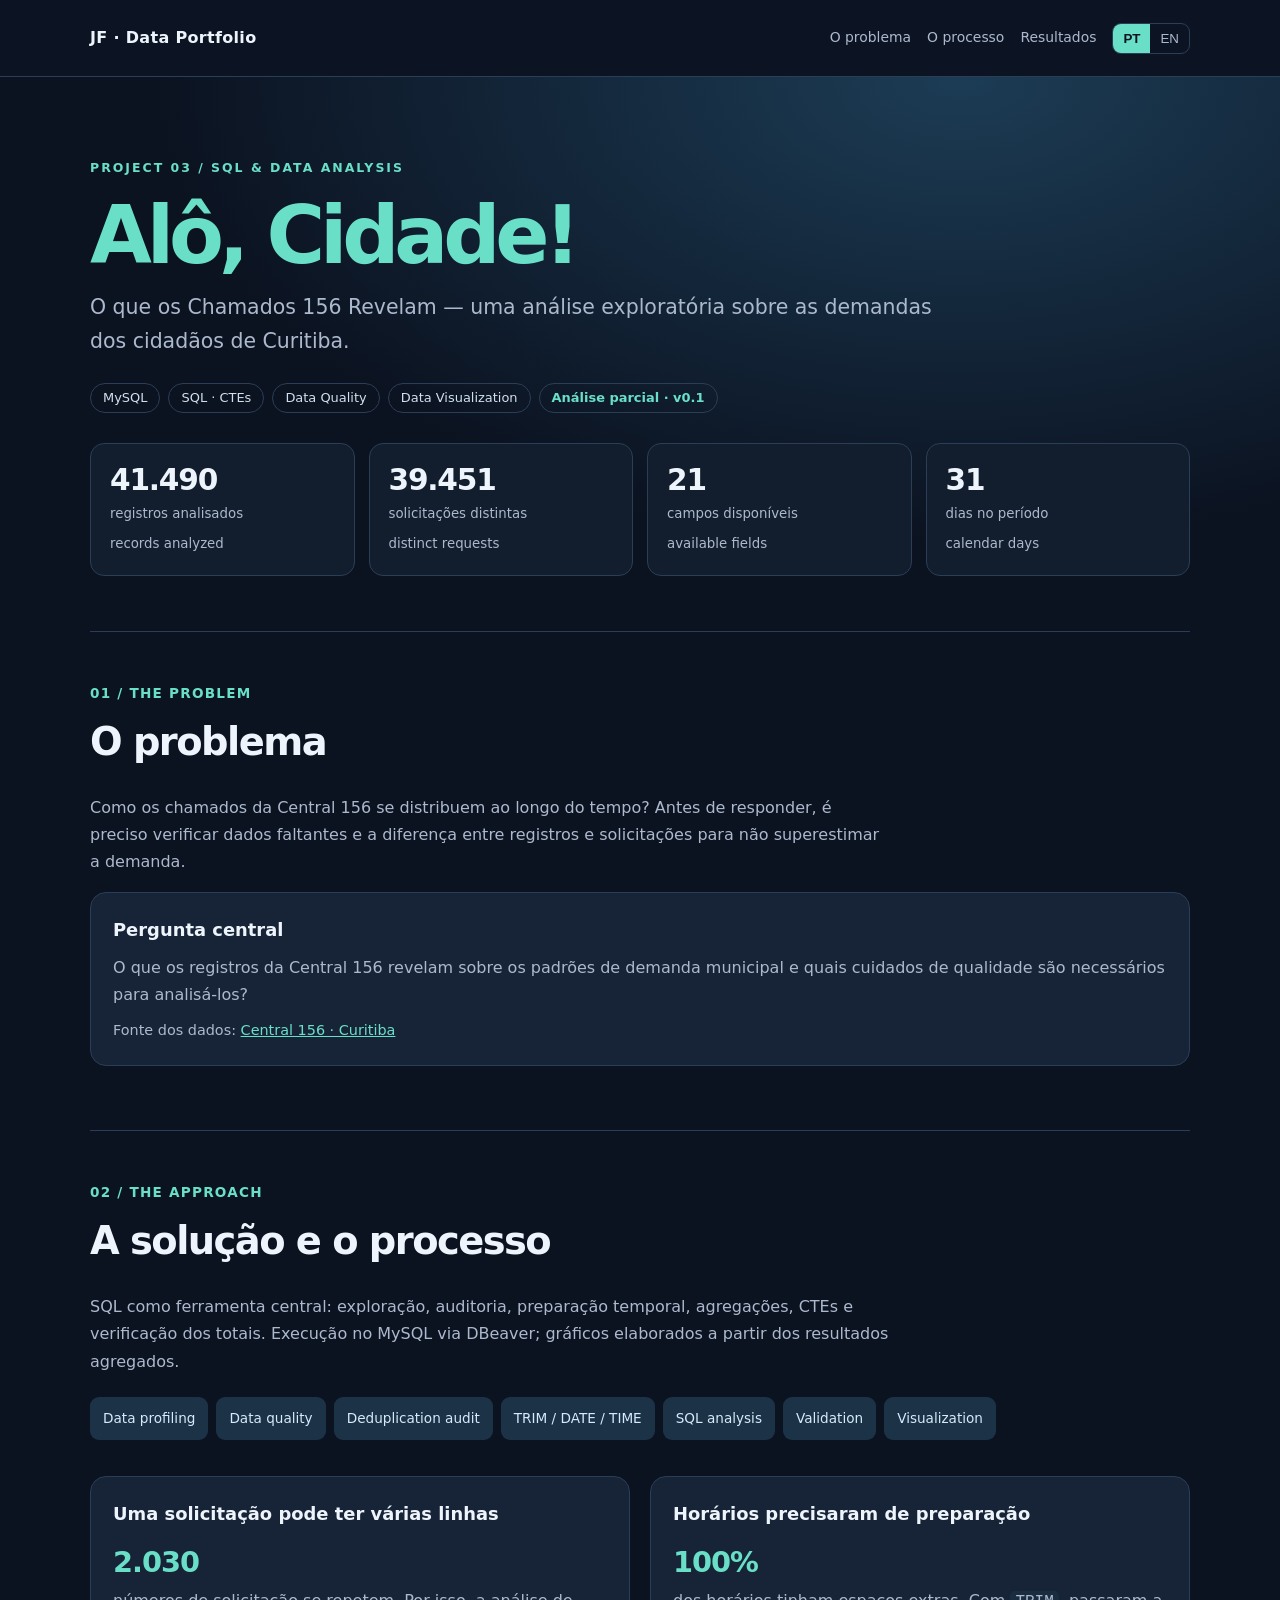
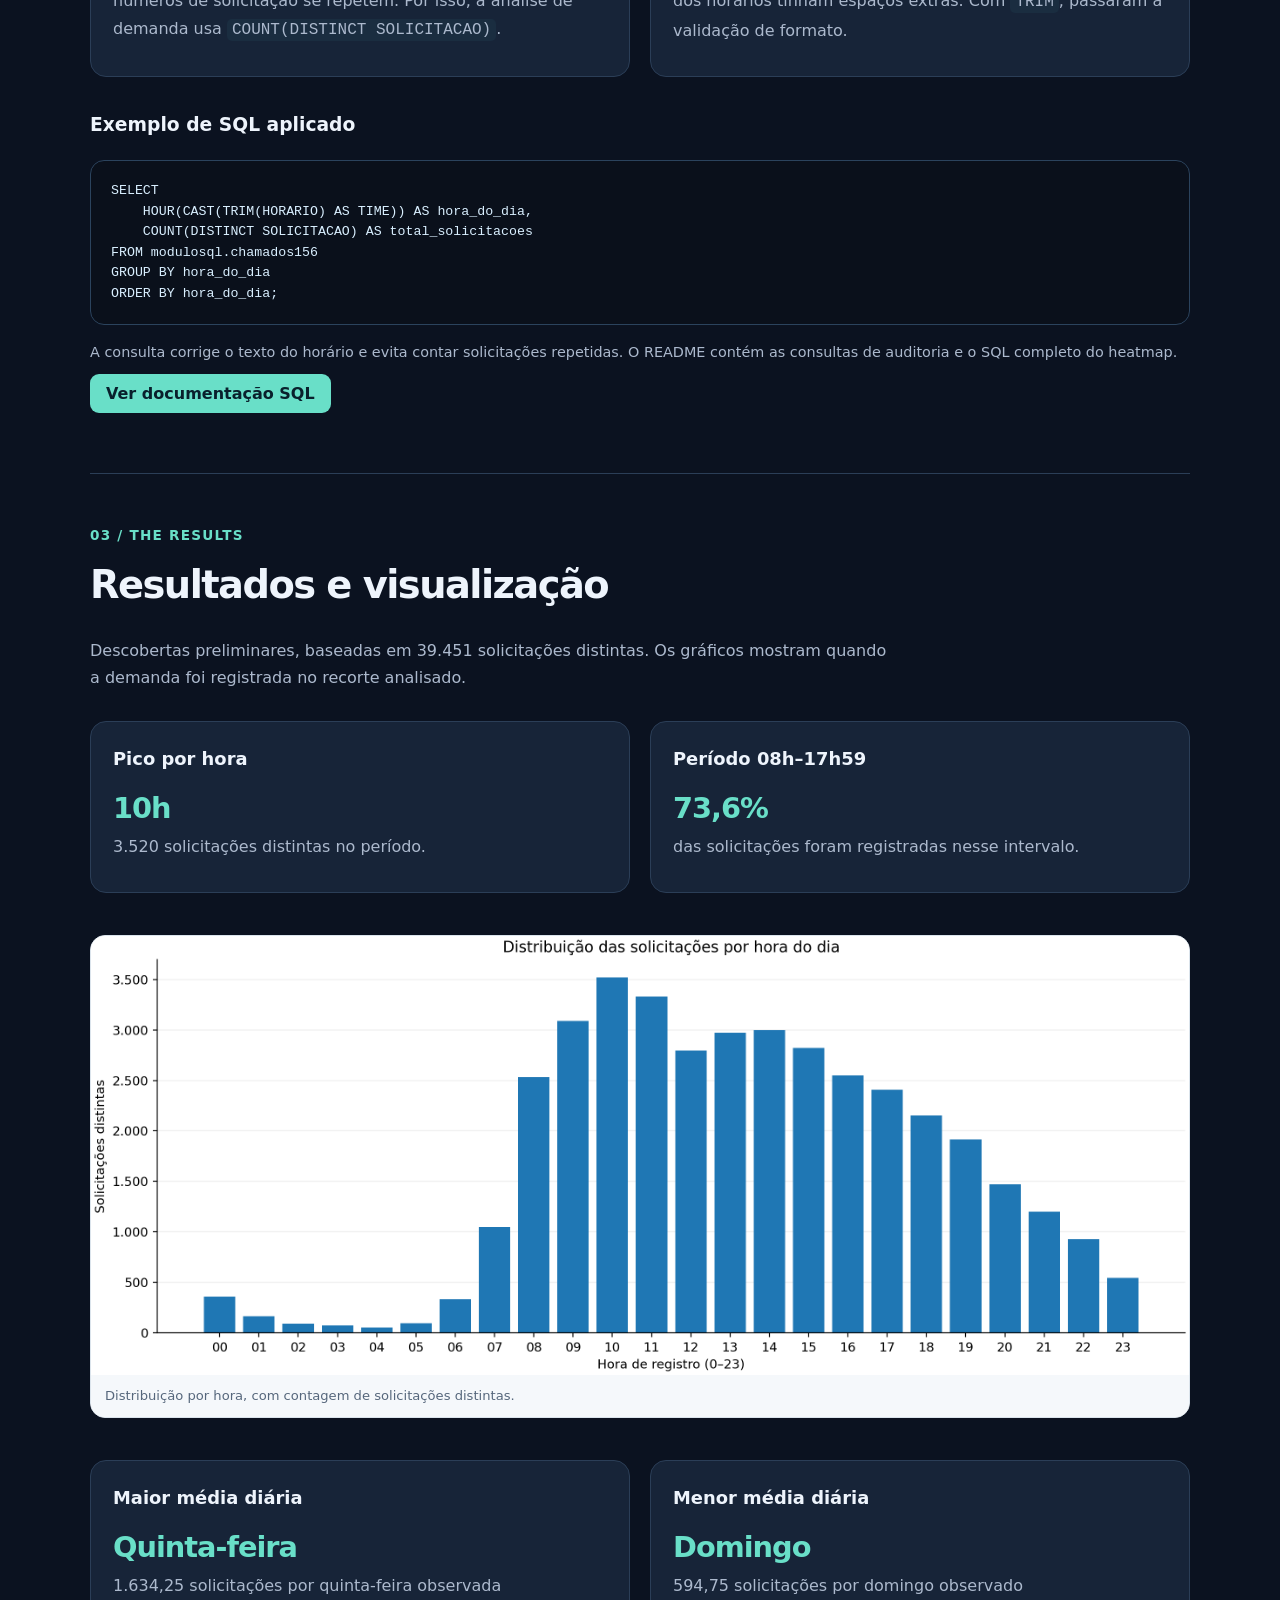
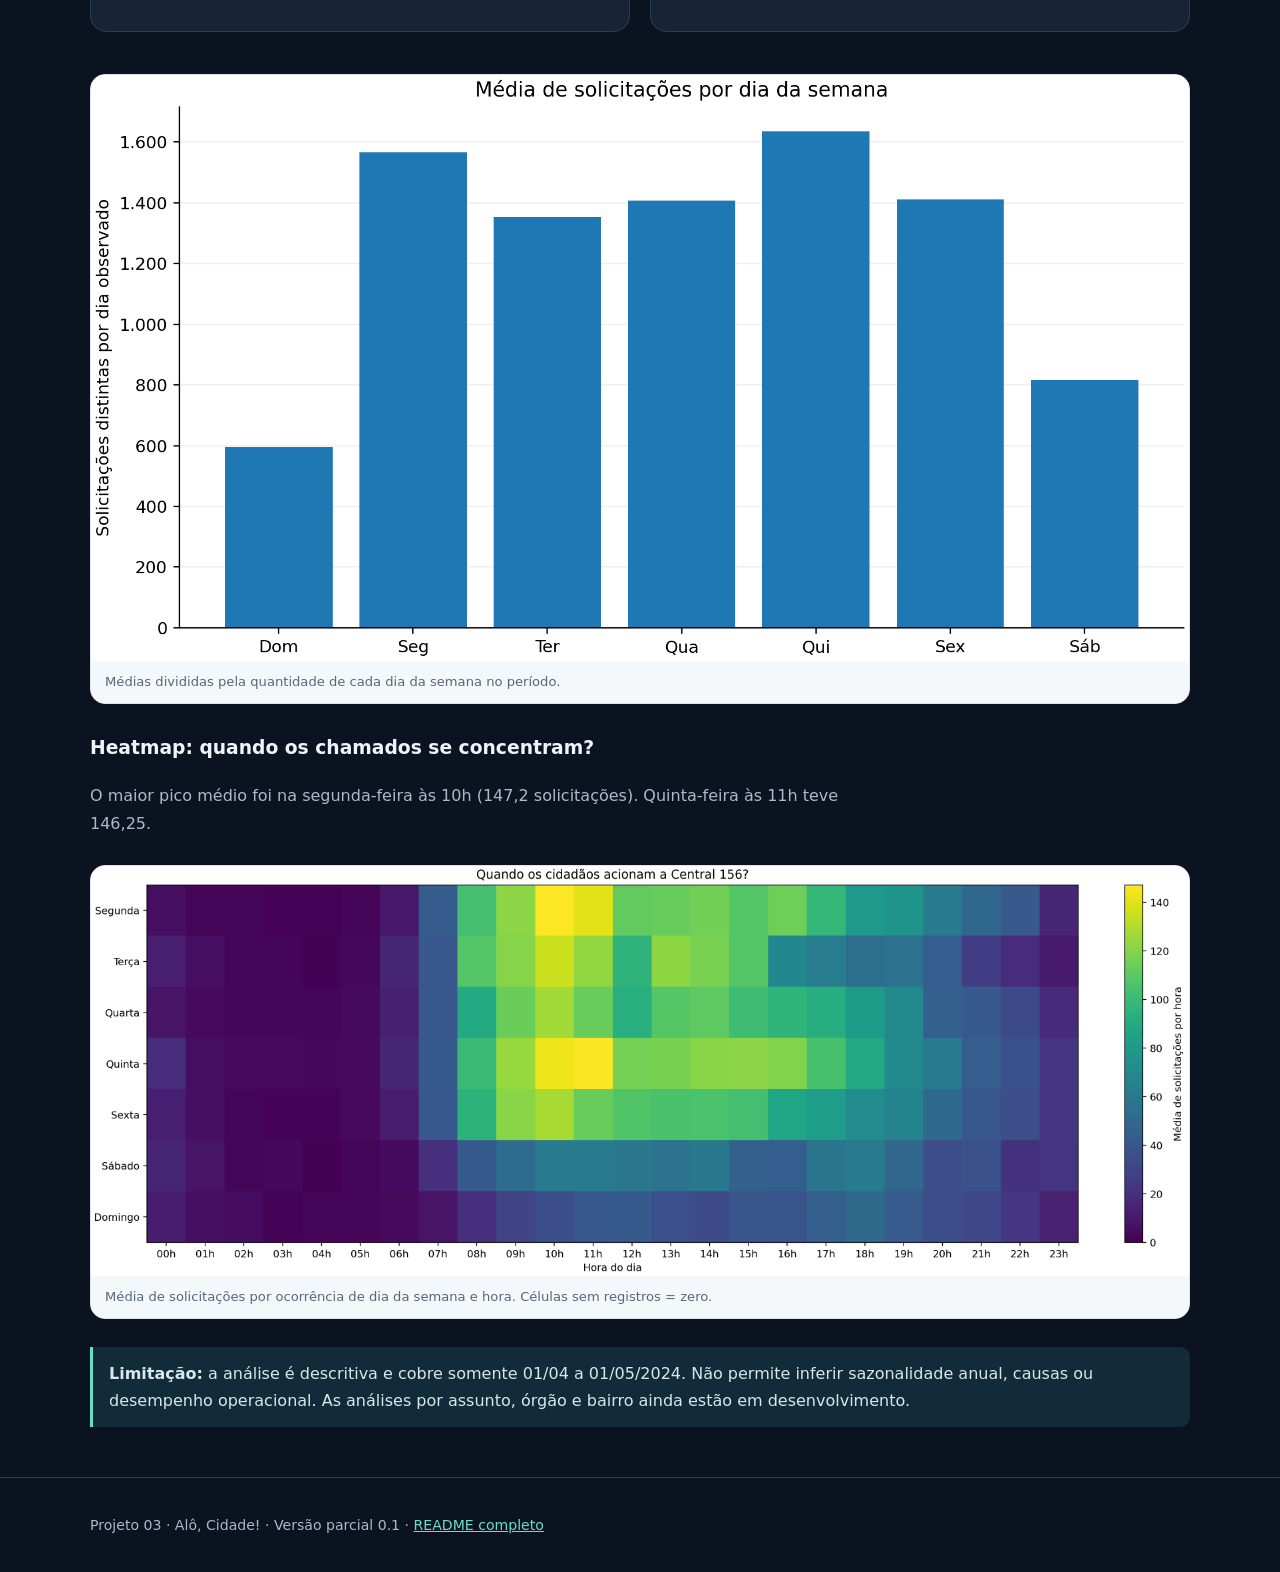
==== projects/alo-cidade/index.html @ 49f455ba "alo-cidade-156" ====
<!doctype html>
<html lang="pt-BR">
<head>
<meta charset="utf-8"><meta name="viewport" content="width=device-width, initial-scale=1">
<meta name="description" content="Projeto de SQL e análise exploratória dos chamados 156 de Curitiba: qualidade, preparação, padrões temporais e heatmap.">
<title>Alô, Cidade! | Projeto 03 — SQL</title>
<style>
:root{--bg:#0b1220;--bg2:#121e2e;--card:#172438;--ink:#eef4fc;--muted:#acb9cd;--stroke:#2b3e57;--aqua:#69dfc8;--blue:#7eb4f5;--soft:#1c3247}
*{box-sizing:border-box}html{scroll-behavior:smooth}body{margin:0;background:var(--bg);color:var(--ink);font:16px/1.7 system-ui,-apple-system,Segoe UI,Roboto,Arial,sans-serif}
a{color:var(--aqua)}a:hover{color:#b2f8e8}.wrap{width:min(1100px,calc(100% - 40px));margin:auto}
header{border-bottom:1px solid var(--stroke);background:#0c1423}.top{display:flex;align-items:center;justify-content:space-between;min-height:76px;gap:16px}
.brand{font-weight:800;letter-spacing:.02em;text-decoration:none;color:var(--ink)}.topnav{display:flex;align-items:center;gap:16px;flex-wrap:wrap}.topnav a{font-size:.87rem;text-decoration:none;color:var(--muted)}.lang{display:flex;border:1px solid var(--stroke);border-radius:9px;overflow:hidden}.lang button{background:none;border:0;color:var(--muted);padding:7px 10px;cursor:pointer}.lang button.active{color:var(--bg);background:var(--aqua);font-weight:700}
.hero{padding:80px 0 55px;background:radial-gradient(ellipse at 75% 0%,#1c3c55 0%,transparent 60%)}.eyebrow{color:var(--aqua);font-size:.78rem;text-transform:uppercase;font-weight:750;letter-spacing:.16em}
h1{font-size:clamp(2.7rem,7vw,5rem);line-height:1.08;letter-spacing:-.065em;margin:15px 0 10px}h1 span{color:var(--aqua)}.subtitle{font-size:1.28rem;color:var(--muted);max-width:850px}
.chips{display:flex;gap:8px;flex-wrap:wrap;margin:24px 0}.chip{border:1px solid var(--stroke);border-radius:40px;padding:3px 12px;color:#d1dfed;font-size:.81rem}.status{color:var(--aqua);font-weight:750}
.metrics{display:grid;grid-template-columns:repeat(4,1fr);gap:14px;margin-top:30px}.metric{border:1px solid var(--stroke);border-radius:14px;background:var(--bg2);padding:19px}.metric strong{display:block;font-size:1.85rem;line-height:1.2;letter-spacing:-.04em}.metric small{display:block;color:var(--muted);margin-top:7px}
main section{padding:50px 0;border-top:1px solid var(--stroke)}.num{color:var(--aqua);font-size:.85rem;font-weight:800;letter-spacing:.09em}.section-title{font-size:clamp(1.8rem,3vw,2.5rem);margin:4px 0 20px;letter-spacing:-.04em}.lead{color:var(--muted);max-width:800px}
.cols{display:grid;grid-template-columns:1fr 1fr;gap:20px}.panel{background:var(--card);border:1px solid var(--stroke);border-radius:16px;padding:22px;margin:14px 0}.panel h3{margin:0 0 9px;font-size:1.12rem}.panel p{margin:0 0 10px;color:var(--muted)}
.flow{display:flex;flex-wrap:wrap;gap:8px;margin:22px 0}.step{padding:10px 13px;border-radius:9px;background:var(--soft);font-size:.85rem;color:#d7eafb}
pre{overflow:auto;background:#0a101b;border:1px solid #2b435d;border-radius:14px;padding:20px;color:#d9efff;font-size:.83rem;line-height:1.55}code{font-family:ui-monospace,SFMono-Regular,Consolas,monospace}p code{background:#1a2d40;padding:2px 5px;border-radius:5px}
figure{margin:28px 0;background:#fff;color:#233246;border-radius:15px;overflow:hidden;border:1px solid #dbe4ec}figure img{width:100%;display:block}figcaption{padding:10px 14px;font-size:.82rem;color:#56677c;background:#f5f8fb}
.stat{font-size:1.8rem;color:var(--aqua);font-weight:800;letter-spacing:-.035em}.note{background:#112c38;border-left:3px solid var(--aqua);border-radius:0 10px 10px 0;padding:13px 16px;color:#d4e8ee}
.fine{font-size:.9rem;color:var(--muted)}.btn{display:inline-block;background:var(--aqua);color:#09202c;font-weight:800;border-radius:9px;padding:10px 16px;text-decoration:none}.btn:hover{background:#9bf5df;color:#09202c}
footer{padding:36px 0;border-top:1px solid var(--stroke);color:var(--muted);font-size:.88rem}
[data-lang]{display:none}html[lang="pt-BR"] [data-lang="pt"],html[lang="en"] [data-lang="en"]{display:revert}
@media(max-width:740px){.metrics{grid-template-columns:repeat(2,1fr)}.cols{grid-template-columns:1fr}.top{align-items:flex-start;flex-direction:column;padding:16px 0}.hero{padding:54px 0 36px}.wrap{width:min(100% - 28px,1100px)}}
</style>
</head>
<body>
<header><div class="wrap top"><a class="brand" href="../../index.html">JF · Data Portfolio</a><nav class="topnav"><a href="#problem"><span data-lang="pt">O problema</span><span data-lang="en">The problem</span></a><a href="#approach"><span data-lang="pt">O processo</span><span data-lang="en">The approach</span></a><a href="#results"><span data-lang="pt">Resultados</span><span data-lang="en">Results</span></a><div class="lang"><button type="button" id="pt" class="active" aria-pressed="true">PT</button><button type="button" id="en" aria-pressed="false">EN</button></div></nav></div></header>
<div class="hero"><div class="wrap"><div class="eyebrow">PROJECT 03 / SQL &amp; DATA ANALYSIS</div><h1><span data-lang="pt">Alô, <span>Cidade!</span></span><span data-lang="en">Hello, <span>City!</span></span></h1><div class="subtitle" data-lang="pt">O que os Chamados 156 Revelam — uma análise exploratória sobre as demandas dos cidadãos de Curitiba.</div><div class="subtitle" data-lang="en">What the City's 156 Service Requests Reveal — an exploratory analysis of Curitiba's municipal service demand.</div><div class="chips"><span class="chip">MySQL</span><span class="chip">SQL · CTEs</span><span class="chip">Data Quality</span><span class="chip">Data Visualization</span><span class="chip status"><span data-lang="pt">Análise parcial · v0.1</span><span data-lang="en">Preliminary results · v0.1</span></span></div><div class="metrics"><div class="metric"><strong>41.490</strong><small data-lang="pt">registros analisados</small><small data-lang="en">records analyzed</small></div><div class="metric"><strong>39.451</strong><small data-lang="pt">solicitações distintas</small><small data-lang="en">distinct requests</small></div><div class="metric"><strong>21</strong><small data-lang="pt">campos disponíveis</small><small data-lang="en">available fields</small></div><div class="metric"><strong>31</strong><small data-lang="pt">dias no período</small><small data-lang="en">calendar days</small></div></div></div></div>
<main class="wrap">
<section id="problem"><div class="num">01 / THE PROBLEM</div><h2 class="section-title" data-lang="pt">O problema</h2><h2 class="section-title" data-lang="en">The problem</h2><p class="lead" data-lang="pt">Como os chamados da Central 156 se distribuem ao longo do tempo? Antes de responder, é preciso verificar dados faltantes e a diferença entre registros e solicitações para não superestimar a demanda.</p><p class="lead" data-lang="en">How are requests to Curitiba's municipal 156 service distributed over time? Before answering, the analysis must distinguish raw records from request IDs and assess data quality.</p><div class="panel"><h3 data-lang="pt">Pergunta central</h3><h3 data-lang="en">Core question</h3><p data-lang="pt">O que os registros da Central 156 revelam sobre os padrões de demanda municipal e quais cuidados de qualidade são necessários para analisá-los?</p><p data-lang="en">What do the service records reveal about municipal demand patterns, and what data-quality controls are necessary for reliable analysis?</p><div class="fine"><span data-lang="pt">Fonte dos dados:</span><span data-lang="en">Data source:</span> <a href="https://156.curitiba.pr.gov.br/Estatistica/Saiba-sobre-os-dados-de-atendimento-da-central-156" target="_blank" rel="noopener noreferrer">Central 156 · Curitiba</a></div></div></section>
<section id="approach"><div class="num">02 / THE APPROACH</div><h2 class="section-title" data-lang="pt">A solução e o processo</h2><h2 class="section-title" data-lang="en">The approach</h2><p class="lead" data-lang="pt">SQL como ferramenta central: exploração, auditoria, preparação temporal, agregações, CTEs e verificação dos totais. Execução no MySQL via DBeaver; gráficos elaborados a partir dos resultados agregados.</p><p class="lead" data-lang="en">SQL is the core analytical tool: profiling, quality checks, temporal preparation, aggregations, CTEs and validation. Queries run in MySQL through DBeaver; charts use aggregated outputs.</p><div class="flow"><span class="step">Data profiling</span><span class="step">Data quality</span><span class="step">Deduplication audit</span><span class="step">TRIM / DATE / TIME</span><span class="step">SQL analysis</span><span class="step">Validation</span><span class="step">Visualization</span></div><div class="cols"><div class="panel"><h3 data-lang="pt">Uma solicitação pode ter várias linhas</h3><h3 data-lang="en">One request can have several rows</h3><p data-lang="pt"><span class="stat">2.030</span><br>números de solicitação se repetem. Por isso, a análise de demanda usa <code>COUNT(DISTINCT SOLICITACAO)</code>.</p><p data-lang="en"><span class="stat">2,030</span><br>request IDs appear more than once. Demand indicators use <code>COUNT(DISTINCT SOLICITACAO)</code>.</p></div><div class="panel"><h3 data-lang="pt">Horários precisaram de preparação</h3><h3 data-lang="en">Time values needed preparation</h3><p data-lang="pt"><span class="stat">100%</span><br>dos horários tinham espaços extras. Com <code>TRIM</code>, passaram a validação de formato.</p><p data-lang="en"><span class="stat">100%</span><br>of time strings included trailing spaces. They passed format checks after <code>TRIM</code>.</p></div></div><h3 data-lang="pt">Exemplo de SQL aplicado</h3><h3 data-lang="en">Applied SQL example</h3><pre><code>SELECT
    HOUR(CAST(TRIM(HORARIO) AS TIME)) AS hora_do_dia,
    COUNT(DISTINCT SOLICITACAO) AS total_solicitacoes
FROM modulosql.chamados156
GROUP BY hora_do_dia
ORDER BY hora_do_dia;</code></pre><p class="fine" data-lang="pt">A consulta corrige o texto do horário e evita contar solicitações repetidas. O README contém as consultas de auditoria e o SQL completo do heatmap.</p><p class="fine" data-lang="en">This query cleans the time strings and prevents duplicate requests from inflating counts. The README links to the complete audit and heatmap queries.</p><p><a class="btn" href="README.md" data-lang="pt">Ver documentação SQL</a><a class="btn" href="README.en.md" data-lang="en">Read SQL documentation</a></p></section>
<section id="results"><div class="num">03 / THE RESULTS</div><h2 class="section-title" data-lang="pt">Resultados e visualização</h2><h2 class="section-title" data-lang="en">The results</h2><p class="lead" data-lang="pt">Descobertas preliminares, baseadas em 39.451 solicitações distintas. Os gráficos mostram quando a demanda foi registrada no recorte analisado.</p><p class="lead" data-lang="en">Validated preliminary findings from 39,451 distinct requests. The charts show when requests were logged in the observed period.</p><div class="cols"><div class="panel"><h3 data-lang="pt">Pico por hora</h3><h3 data-lang="en">Peak hour</h3><div class="stat">10h</div><p data-lang="pt">3.520 solicitações distintas no período.</p><p data-lang="en">3,520 distinct requests during the study period.</p></div><div class="panel"><h3 data-lang="pt">Período 08h–17h59</h3><h3 data-lang="en">8 a.m.–5:59 p.m.</h3><div class="stat">73,6%</div><p data-lang="pt">das solicitações foram registradas nesse intervalo.</p><p data-lang="en">of requests were recorded in this interval.</p></div></div><figure><img src="assets/solicitacoes_por_hora.png" alt="Gráfico do total de solicitações por hora do dia"><figcaption data-lang="pt">Distribuição por hora, com contagem de solicitações distintas.</figcaption><figcaption data-lang="en">Hourly distribution, counting distinct requests.</figcaption></figure><div class="cols"><div class="panel"><h3 data-lang="pt">Maior média diária</h3><h3 data-lang="en">Highest daily average</h3><div class="stat" data-lang="pt">Quinta-feira</div><div class="stat" data-lang="en">Thursday</div><p>1.634,25 <span data-lang="pt">solicitações por quinta-feira observada</span><span data-lang="en">requests per observed Thursday</span></p></div><div class="panel"><h3 data-lang="pt">Menor média diária</h3><h3 data-lang="en">Lowest daily average</h3><div class="stat" data-lang="pt">Domingo</div><div class="stat" data-lang="en">Sunday</div><p>594,75 <span data-lang="pt">solicitações por domingo observado</span><span data-lang="en">requests per observed Sunday</span></p></div></div><figure><img src="assets/media_por_dia_semana.png" alt="Gráfico de média diária por dia da semana"><figcaption data-lang="pt">Médias divididas pela quantidade de cada dia da semana no período.</figcaption><figcaption data-lang="en">Daily averages normalized by the number of observed weekdays.</figcaption></figure><h3 data-lang="pt">Heatmap: quando os chamados se concentram?</h3><h3 data-lang="en">Heatmap: when do requests concentrate?</h3><p class="lead" data-lang="pt">O maior pico médio foi na segunda-feira às 10h (147,2 solicitações). Quinta-feira às 11h teve 146,25.</p><p class="lead" data-lang="en">The highest average was Monday at 10 a.m. (147.2 requests), closely followed by Thursday at 11 a.m. (146.25).</p><figure><img src="assets/heatmap_dia_hora.png" alt="Mapa de calor de solicitações por dia da semana e hora"><figcaption data-lang="pt">Média de solicitações por ocorrência de dia da semana e hora. Células sem registros = zero.</figcaption><figcaption data-lang="en">Average requests per observed weekday and hour. Missing combinations are shown as zero.</figcaption></figure><div class="note" data-lang="pt"><strong>Limitação:</strong> a análise é descritiva e cobre somente 01/04 a 01/05/2024. Não permite inferir sazonalidade anual, causas ou desempenho operacional. As análises por assunto, órgão e bairro ainda estão em desenvolvimento.</div><div class="note" data-lang="en"><strong>Limitation:</strong> this descriptive analysis covers Apr 1–May 1, 2024 only. It does not establish annual trends, causal explanations or operational performance. Topic, agency and neighborhood analyses are forthcoming.</div></section>
</main><footer><div class="wrap"><div data-lang="pt">Projeto 03 · Alô, Cidade! · Versão parcial 0.1 · <a href="README.md">README completo</a></div><div data-lang="en">Project 03 · Hello, City! · Preliminary release 0.1 · <a href="README.en.md">Full README</a></div></div></footer>
<script>const buttons={pt:document.getElementById('pt'),en:document.getElementById('en')};function setLang(lang){document.documentElement.lang=lang==='pt'?'pt-BR':'en';buttons.pt.classList.toggle('active',lang==='pt');buttons.en.classList.toggle('active',lang==='en');buttons.pt.setAttribute('aria-pressed',lang==='pt'?'true':'false');buttons.en.setAttribute('aria-pressed',lang==='en'?'true':'false');document.title=lang==='pt'?'Alô, Cidade! | Projeto 03 — SQL':'Hello, City! | Project 03 — SQL'}buttons.pt.addEventListener('click',()=>setLang('pt'));buttons.en.addEventListener('click',()=>setLang('en'));</script>
</body></html>
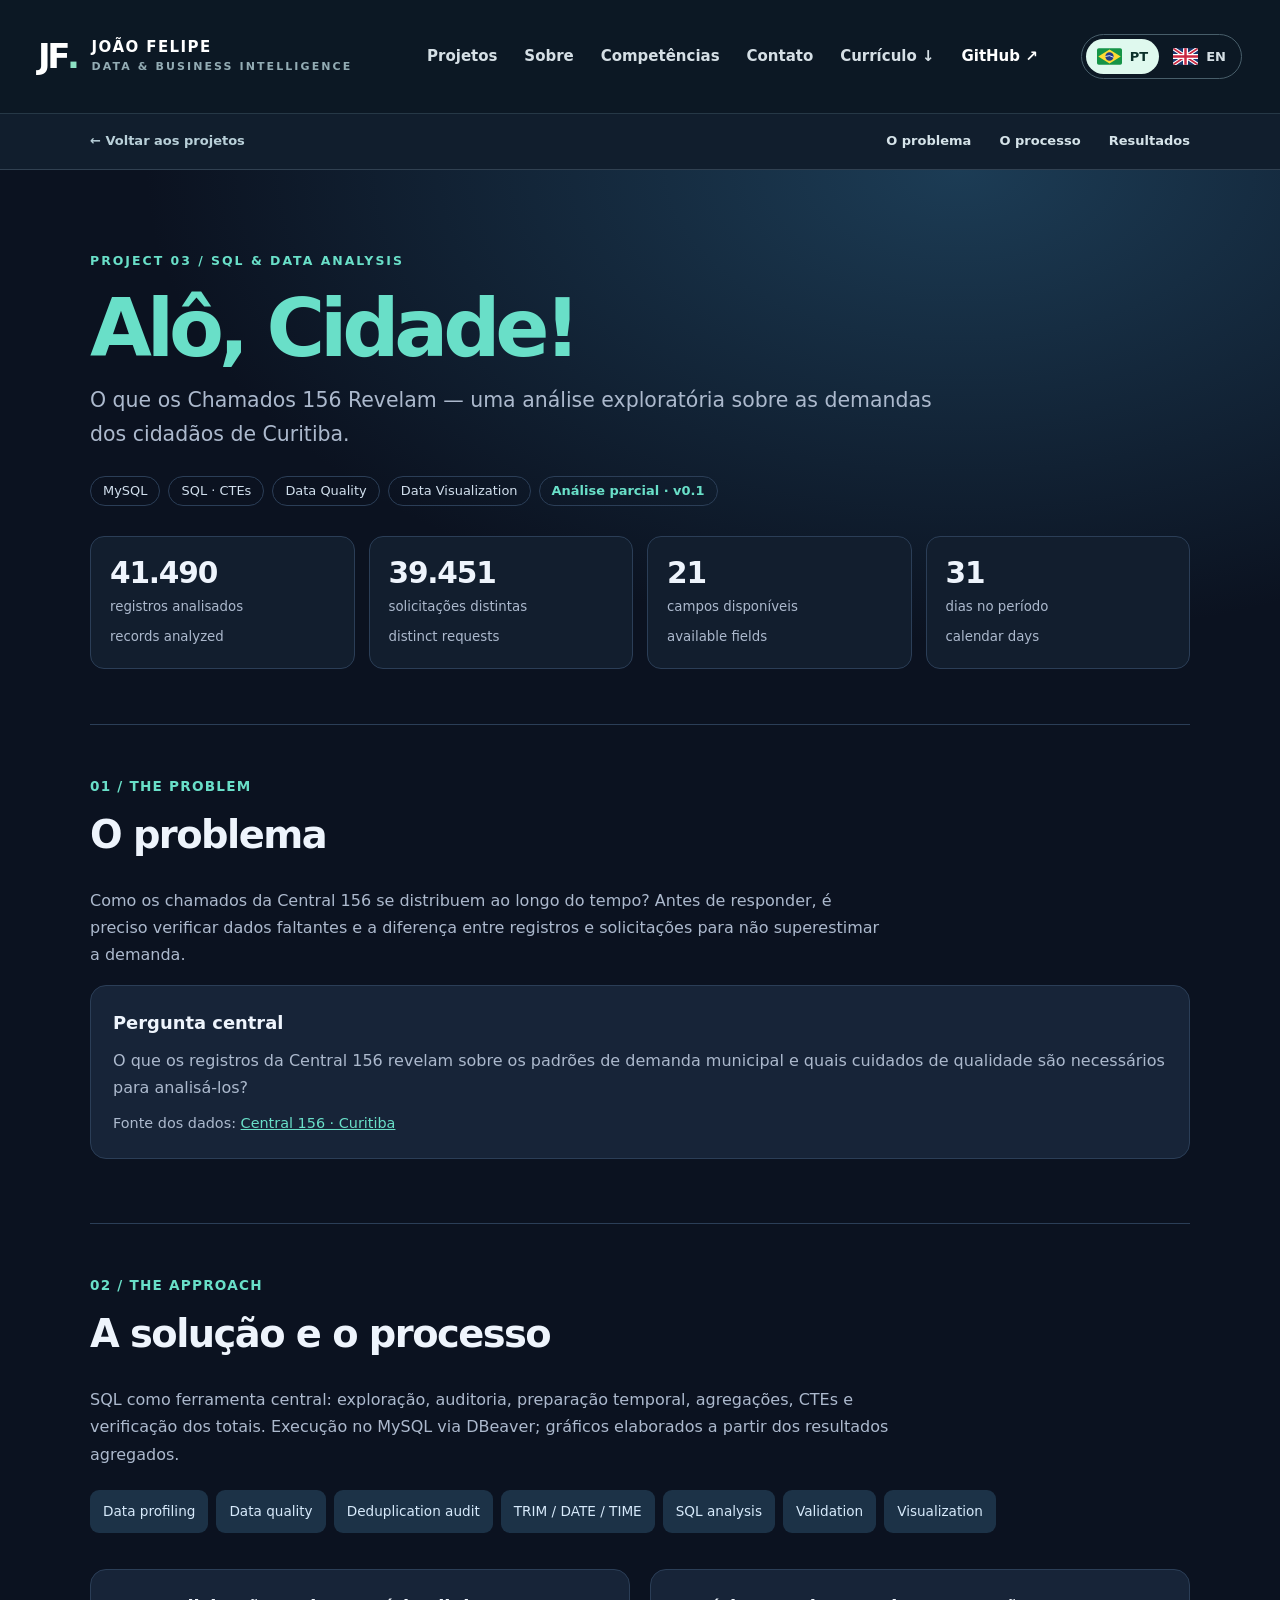
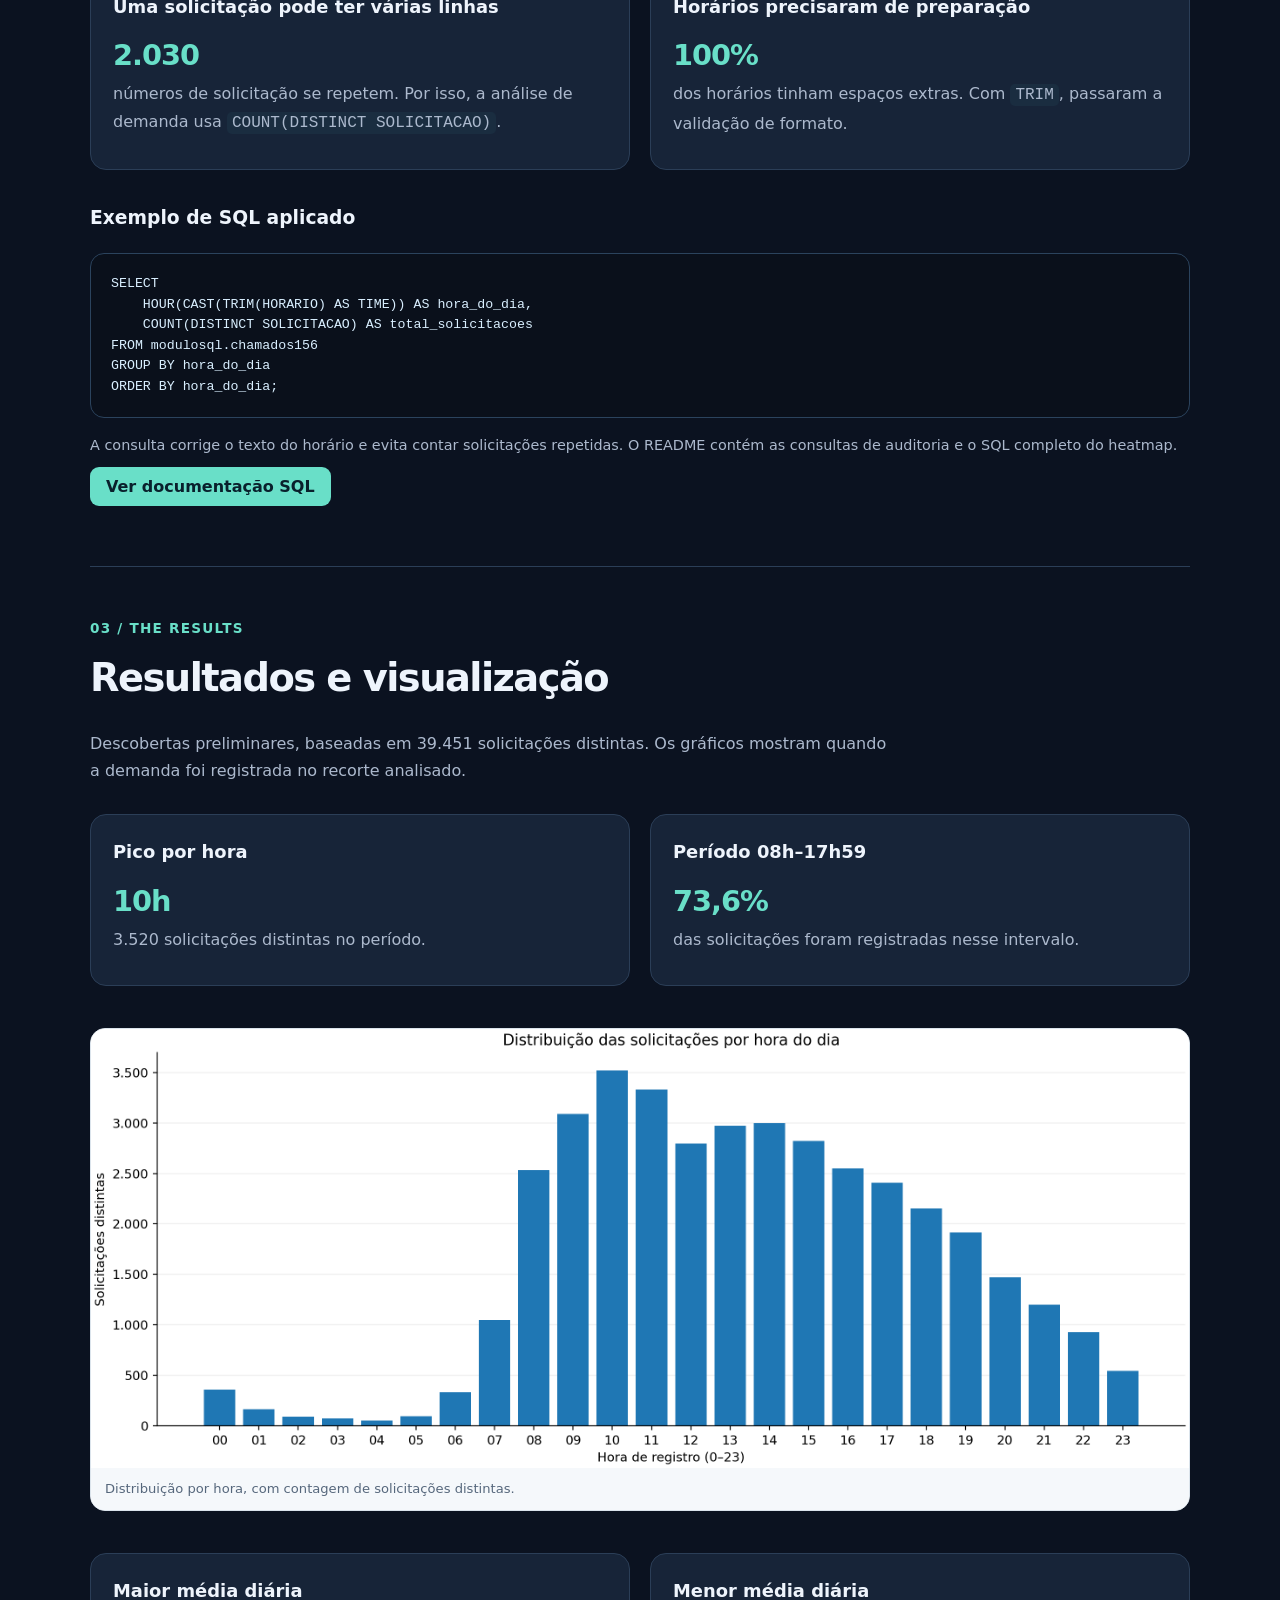
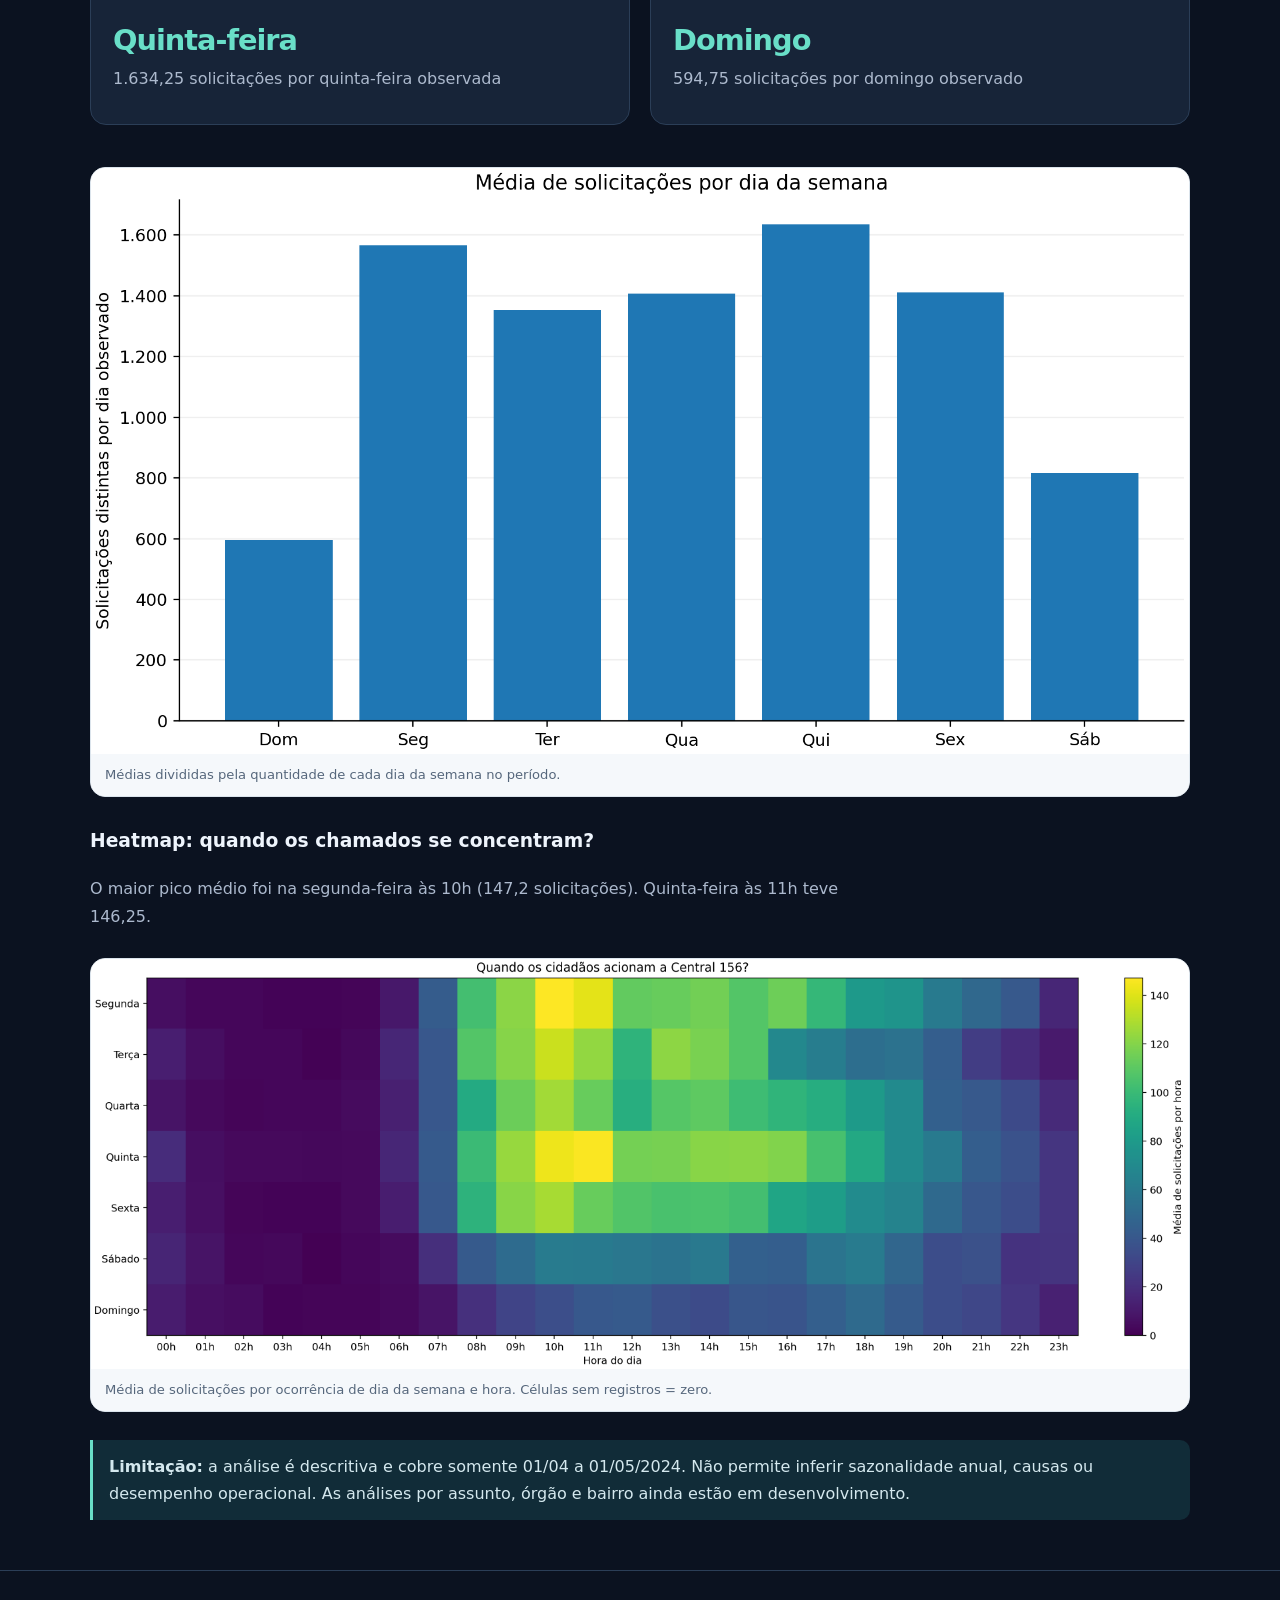
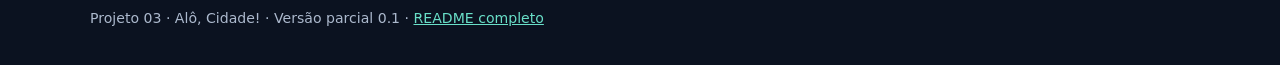
==== commit dae238a1: "fix: unify Alô Cidade header with global portfolio navigation" ====
--- a/projects/alo-cidade/index.html
+++ b/projects/alo-cidade/index.html
@@ -4,12 +4,20 @@
 <meta charset="utf-8"><meta name="viewport" content="width=device-width, initial-scale=1">
 <meta name="description" content="Projeto de SQL e análise exploratória dos chamados 156 de Curitiba: qualidade, preparação, padrões temporais e heatmap.">
 <title>Alô, Cidade! | Projeto 03 — SQL</title>
+<meta name="theme-color" content="#0c1824">
+<script src="../../assets/portfolio-global-header-v13.js" defer></script>
 <style>
 :root{--bg:#0b1220;--bg2:#121e2e;--card:#172438;--ink:#eef4fc;--muted:#acb9cd;--stroke:#2b3e57;--aqua:#69dfc8;--blue:#7eb4f5;--soft:#1c3247}
 *{box-sizing:border-box}html{scroll-behavior:smooth}body{margin:0;background:var(--bg);color:var(--ink);font:16px/1.7 system-ui,-apple-system,Segoe UI,Roboto,Arial,sans-serif}
 a{color:var(--aqua)}a:hover{color:#b2f8e8}.wrap{width:min(1100px,calc(100% - 40px));margin:auto}
-header{border-bottom:1px solid var(--stroke);background:#0c1423}.top{display:flex;align-items:center;justify-content:space-between;min-height:76px;gap:16px}
-.brand{font-weight:800;letter-spacing:.02em;text-decoration:none;color:var(--ink)}.topnav{display:flex;align-items:center;gap:16px;flex-wrap:wrap}.topnav a{font-size:.87rem;text-decoration:none;color:var(--muted)}.lang{display:flex;border:1px solid var(--stroke);border-radius:9px;overflow:hidden}.lang button{background:none;border:0;color:var(--muted);padding:7px 10px;cursor:pointer}.lang button.active{color:var(--bg);background:var(--aqua);font-weight:700}
+.site-nav{background:#0c1824;border-bottom:1px solid #263846}.header-fallback{min-height:113px;display:flex;align-items:center;gap:24px;justify-content:space-between}.header-fallback-brand{font-weight:800;color:#fff;letter-spacing:.02em;text-decoration:none}.header-fallback-links{display:flex;gap:22px;flex-wrap:wrap}.header-fallback-links a{font-size:13px;color:#d5dfe5;text-decoration:none}
+.project-subnav{background:#111e2d;border-bottom:1px solid #314151}
+.project-subnav-inner{width:min(1100px,calc(100% - 40px));margin:0 auto;min-height:55px;padding:9px 0;display:flex;align-items:center;gap:24px;justify-content:space-between}
+.project-subnav-back{color:#b9d0d9;font-weight:750;font-size:13px;text-decoration:none;white-space:nowrap}
+.project-subnav-links{display:flex;gap:clamp(12px,2.2vw,30px);align-items:center;flex-wrap:wrap}
+.project-subnav-links a{font-size:13px;font-weight:650;color:#d5e3e9;text-decoration:none}
+.project-subnav a:hover{color:#85e3c6}
+.project-subnav a:focus-visible{outline:2px solid #85e3c6;outline-offset:4px}
 .hero{padding:80px 0 55px;background:radial-gradient(ellipse at 75% 0%,#1c3c55 0%,transparent 60%)}.eyebrow{color:var(--aqua);font-size:.78rem;text-transform:uppercase;font-weight:750;letter-spacing:.16em}
 h1{font-size:clamp(2.7rem,7vw,5rem);line-height:1.08;letter-spacing:-.065em;margin:15px 0 10px}h1 span{color:var(--aqua)}.subtitle{font-size:1.28rem;color:var(--muted);max-width:850px}
 .chips{display:flex;gap:8px;flex-wrap:wrap;margin:24px 0}.chip{border:1px solid var(--stroke);border-radius:40px;padding:3px 12px;color:#d1dfed;font-size:.81rem}.status{color:var(--aqua);font-weight:750}
@@ -23,11 +31,12 @@
 .fine{font-size:.9rem;color:var(--muted)}.btn{display:inline-block;background:var(--aqua);color:#09202c;font-weight:800;border-radius:9px;padding:10px 16px;text-decoration:none}.btn:hover{background:#9bf5df;color:#09202c}
 footer{padding:36px 0;border-top:1px solid var(--stroke);color:var(--muted);font-size:.88rem}
 [data-lang]{display:none}html[lang="pt-BR"] [data-lang="pt"],html[lang="en"] [data-lang="en"]{display:revert}
-@media(max-width:740px){.metrics{grid-template-columns:repeat(2,1fr)}.cols{grid-template-columns:1fr}.top{align-items:flex-start;flex-direction:column;padding:16px 0}.hero{padding:54px 0 36px}.wrap{width:min(100% - 28px,1100px)}}
+@media(max-width:740px){.metrics{grid-template-columns:repeat(2,1fr)}.cols{grid-template-columns:1fr}.hero{padding:54px 0 36px}.wrap{width:min(100% - 28px,1100px)}.project-subnav-inner{width:calc(100% - 28px);gap:9px;align-items:flex-start;flex-direction:column}.project-subnav-links{gap:14px;row-gap:4px;flex-wrap:wrap}.project-subnav-links a{font-size:12px}.header-fallback{flex-direction:column;align-items:flex-start;gap:10px;padding:20px 0}}
 </style>
 </head>
 <body>
-<header><div class="wrap top"><a class="brand" href="../../index.html">JF · Data Portfolio</a><nav class="topnav"><a href="#problem"><span data-lang="pt">O problema</span><span data-lang="en">The problem</span></a><a href="#approach"><span data-lang="pt">O processo</span><span data-lang="en">The approach</span></a><a href="#results"><span data-lang="pt">Resultados</span><span data-lang="en">Results</span></a><div class="lang"><button type="button" id="pt" class="active" aria-pressed="true">PT</button><button type="button" id="en" aria-pressed="false">EN</button></div></nav></div></header>
+<header class="site-nav" aria-label="Cabeçalho global do portfólio"><div class="wrap header-fallback"><a class="header-fallback-brand" href="../../index.html">JF. JOÃO FELIPE · DATA &amp; BUSINESS INTELLIGENCE</a><nav class="header-fallback-links" aria-label="Navegação principal"><a href="../../index.html#projects">Projetos</a><a href="../../index.html#about">Sobre</a><a href="../../index.html#skills">Competências</a><a href="../../index.html#contact">Contato</a><a href="https://github.com/jfwelias-tech/portfolio-dados">GitHub</a></nav></div></header>
+<div class="project-subnav"><div class="project-subnav-inner"><a class="project-subnav-back" href="../../index.html#projects" data-pt="← Voltar aos projetos" data-en="← Back to projects">← Voltar aos projetos</a><nav class="project-subnav-links" aria-label="Navegação do Projeto 03"><a href="#problem" data-pt="O problema" data-en="The problem">O problema</a><a href="#approach" data-pt="O processo" data-en="The approach">O processo</a><a href="#results" data-pt="Resultados" data-en="Results">Resultados</a></nav></div></div>
 <div class="hero"><div class="wrap"><div class="eyebrow">PROJECT 03 / SQL &amp; DATA ANALYSIS</div><h1><span data-lang="pt">Alô, <span>Cidade!</span></span><span data-lang="en">Hello, <span>City!</span></span></h1><div class="subtitle" data-lang="pt">O que os Chamados 156 Revelam — uma análise exploratória sobre as demandas dos cidadãos de Curitiba.</div><div class="subtitle" data-lang="en">What the City's 156 Service Requests Reveal — an exploratory analysis of Curitiba's municipal service demand.</div><div class="chips"><span class="chip">MySQL</span><span class="chip">SQL · CTEs</span><span class="chip">Data Quality</span><span class="chip">Data Visualization</span><span class="chip status"><span data-lang="pt">Análise parcial · v0.1</span><span data-lang="en">Preliminary results · v0.1</span></span></div><div class="metrics"><div class="metric"><strong>41.490</strong><small data-lang="pt">registros analisados</small><small data-lang="en">records analyzed</small></div><div class="metric"><strong>39.451</strong><small data-lang="pt">solicitações distintas</small><small data-lang="en">distinct requests</small></div><div class="metric"><strong>21</strong><small data-lang="pt">campos disponíveis</small><small data-lang="en">available fields</small></div><div class="metric"><strong>31</strong><small data-lang="pt">dias no período</small><small data-lang="en">calendar days</small></div></div></div></div>
 <main class="wrap">
 <section id="problem"><div class="num">01 / THE PROBLEM</div><h2 class="section-title" data-lang="pt">O problema</h2><h2 class="section-title" data-lang="en">The problem</h2><p class="lead" data-lang="pt">Como os chamados da Central 156 se distribuem ao longo do tempo? Antes de responder, é preciso verificar dados faltantes e a diferença entre registros e solicitações para não superestimar a demanda.</p><p class="lead" data-lang="en">How are requests to Curitiba's municipal 156 service distributed over time? Before answering, the analysis must distinguish raw records from request IDs and assess data quality.</p><div class="panel"><h3 data-lang="pt">Pergunta central</h3><h3 data-lang="en">Core question</h3><p data-lang="pt">O que os registros da Central 156 revelam sobre os padrões de demanda municipal e quais cuidados de qualidade são necessários para analisá-los?</p><p data-lang="en">What do the service records reveal about municipal demand patterns, and what data-quality controls are necessary for reliable analysis?</p><div class="fine"><span data-lang="pt">Fonte dos dados:</span><span data-lang="en">Data source:</span> <a href="https://156.curitiba.pr.gov.br/Estatistica/Saiba-sobre-os-dados-de-atendimento-da-central-156" target="_blank" rel="noopener noreferrer">Central 156 · Curitiba</a></div></div></section>
@@ -39,5 +48,13 @@
 ORDER BY hora_do_dia;</code></pre><p class="fine" data-lang="pt">A consulta corrige o texto do horário e evita contar solicitações repetidas. O README contém as consultas de auditoria e o SQL completo do heatmap.</p><p class="fine" data-lang="en">This query cleans the time strings and prevents duplicate requests from inflating counts. The README links to the complete audit and heatmap queries.</p><p><a class="btn" href="README.md" data-lang="pt">Ver documentação SQL</a><a class="btn" href="README.en.md" data-lang="en">Read SQL documentation</a></p></section>
 <section id="results"><div class="num">03 / THE RESULTS</div><h2 class="section-title" data-lang="pt">Resultados e visualização</h2><h2 class="section-title" data-lang="en">The results</h2><p class="lead" data-lang="pt">Descobertas preliminares, baseadas em 39.451 solicitações distintas. Os gráficos mostram quando a demanda foi registrada no recorte analisado.</p><p class="lead" data-lang="en">Validated preliminary findings from 39,451 distinct requests. The charts show when requests were logged in the observed period.</p><div class="cols"><div class="panel"><h3 data-lang="pt">Pico por hora</h3><h3 data-lang="en">Peak hour</h3><div class="stat">10h</div><p data-lang="pt">3.520 solicitações distintas no período.</p><p data-lang="en">3,520 distinct requests during the study period.</p></div><div class="panel"><h3 data-lang="pt">Período 08h–17h59</h3><h3 data-lang="en">8 a.m.–5:59 p.m.</h3><div class="stat">73,6%</div><p data-lang="pt">das solicitações foram registradas nesse intervalo.</p><p data-lang="en">of requests were recorded in this interval.</p></div></div><figure><img src="assets/solicitacoes_por_hora.png" alt="Gráfico do total de solicitações por hora do dia"><figcaption data-lang="pt">Distribuição por hora, com contagem de solicitações distintas.</figcaption><figcaption data-lang="en">Hourly distribution, counting distinct requests.</figcaption></figure><div class="cols"><div class="panel"><h3 data-lang="pt">Maior média diária</h3><h3 data-lang="en">Highest daily average</h3><div class="stat" data-lang="pt">Quinta-feira</div><div class="stat" data-lang="en">Thursday</div><p>1.634,25 <span data-lang="pt">solicitações por quinta-feira observada</span><span data-lang="en">requests per observed Thursday</span></p></div><div class="panel"><h3 data-lang="pt">Menor média diária</h3><h3 data-lang="en">Lowest daily average</h3><div class="stat" data-lang="pt">Domingo</div><div class="stat" data-lang="en">Sunday</div><p>594,75 <span data-lang="pt">solicitações por domingo observado</span><span data-lang="en">requests per observed Sunday</span></p></div></div><figure><img src="assets/media_por_dia_semana.png" alt="Gráfico de média diária por dia da semana"><figcaption data-lang="pt">Médias divididas pela quantidade de cada dia da semana no período.</figcaption><figcaption data-lang="en">Daily averages normalized by the number of observed weekdays.</figcaption></figure><h3 data-lang="pt">Heatmap: quando os chamados se concentram?</h3><h3 data-lang="en">Heatmap: when do requests concentrate?</h3><p class="lead" data-lang="pt">O maior pico médio foi na segunda-feira às 10h (147,2 solicitações). Quinta-feira às 11h teve 146,25.</p><p class="lead" data-lang="en">The highest average was Monday at 10 a.m. (147.2 requests), closely followed by Thursday at 11 a.m. (146.25).</p><figure><img src="assets/heatmap_dia_hora.png" alt="Mapa de calor de solicitações por dia da semana e hora"><figcaption data-lang="pt">Média de solicitações por ocorrência de dia da semana e hora. Células sem registros = zero.</figcaption><figcaption data-lang="en">Average requests per observed weekday and hour. Missing combinations are shown as zero.</figcaption></figure><div class="note" data-lang="pt"><strong>Limitação:</strong> a análise é descritiva e cobre somente 01/04 a 01/05/2024. Não permite inferir sazonalidade anual, causas ou desempenho operacional. As análises por assunto, órgão e bairro ainda estão em desenvolvimento.</div><div class="note" data-lang="en"><strong>Limitation:</strong> this descriptive analysis covers Apr 1–May 1, 2024 only. It does not establish annual trends, causal explanations or operational performance. Topic, agency and neighborhood analyses are forthcoming.</div></section>
 </main><footer><div class="wrap"><div data-lang="pt">Projeto 03 · Alô, Cidade! · Versão parcial 0.1 · <a href="README.md">README completo</a></div><div data-lang="en">Project 03 · Hello, City! · Preliminary release 0.1 · <a href="README.en.md">Full README</a></div></div></footer>
-<script>const buttons={pt:document.getElementById('pt'),en:document.getElementById('en')};function setLang(lang){document.documentElement.lang=lang==='pt'?'pt-BR':'en';buttons.pt.classList.toggle('active',lang==='pt');buttons.en.classList.toggle('active',lang==='en');buttons.pt.setAttribute('aria-pressed',lang==='pt'?'true':'false');buttons.en.setAttribute('aria-pressed',lang==='en'?'true':'false');document.title=lang==='pt'?'Alô, Cidade! | Projeto 03 — SQL':'Hello, City! | Project 03 — SQL'}buttons.pt.addEventListener('click',()=>setLang('pt'));buttons.en.addEventListener('click',()=>setLang('en'));</script>
+<script>
+(function(){
+  function refreshTitle(){
+    document.title=document.documentElement.lang==='en'?'Hello, City! | Project 03 — SQL':'Alô, Cidade! | Projeto 03 — SQL';
+  }
+  document.addEventListener('portfolio-language',refreshTitle);
+  document.addEventListener('DOMContentLoaded',refreshTitle);
+})();
+</script>
 </body></html>
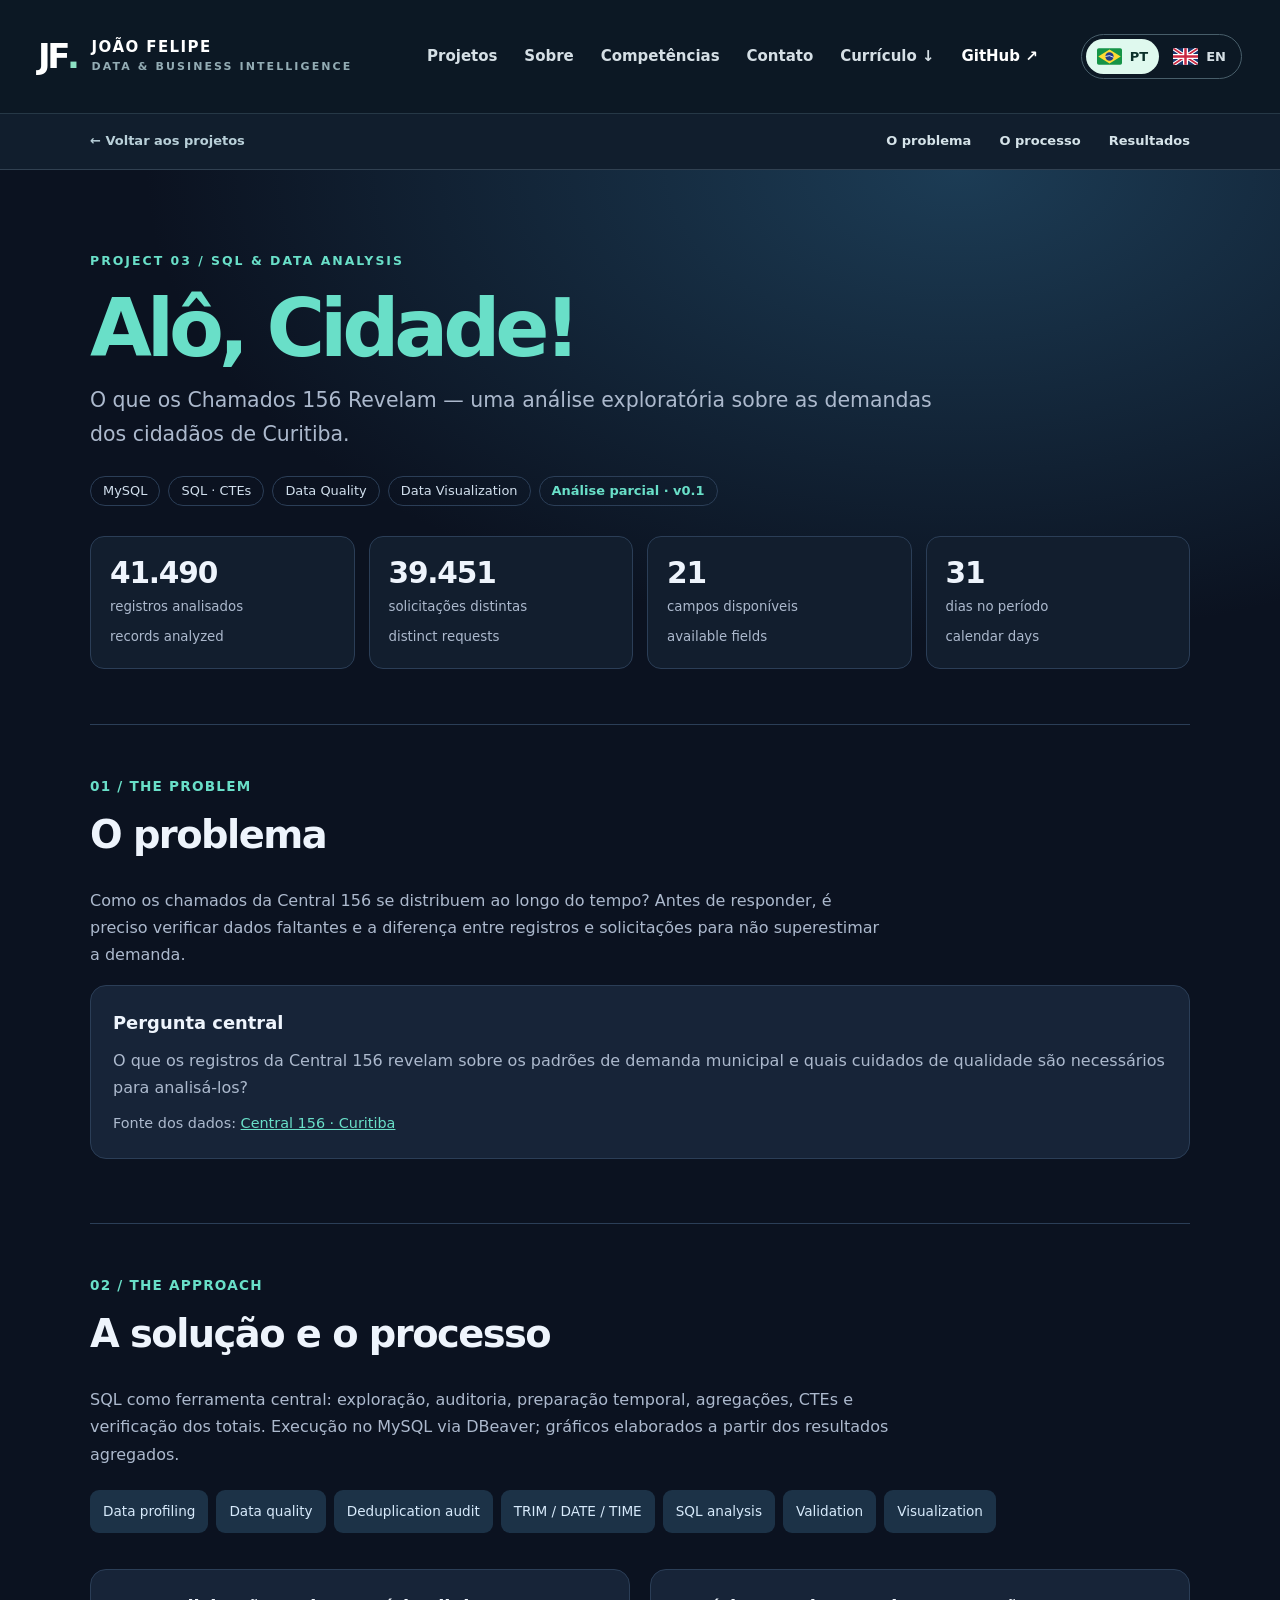
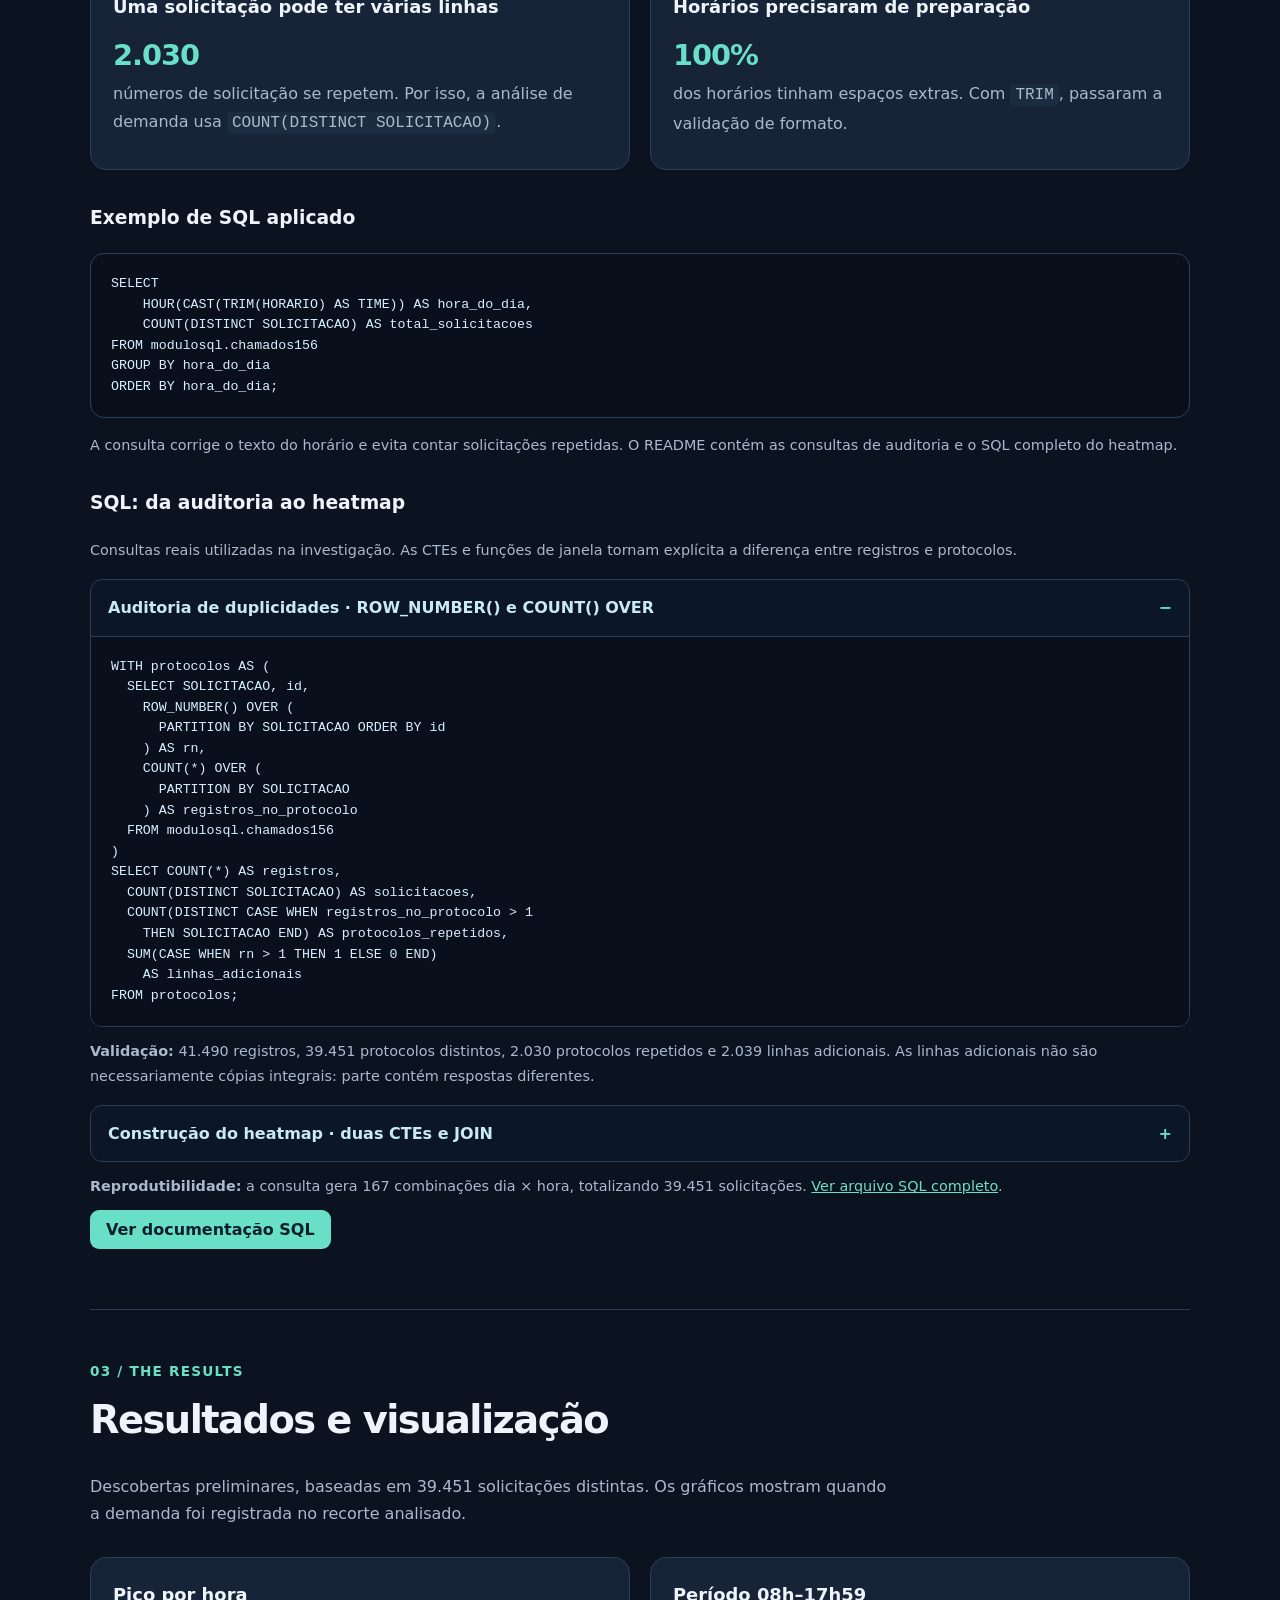
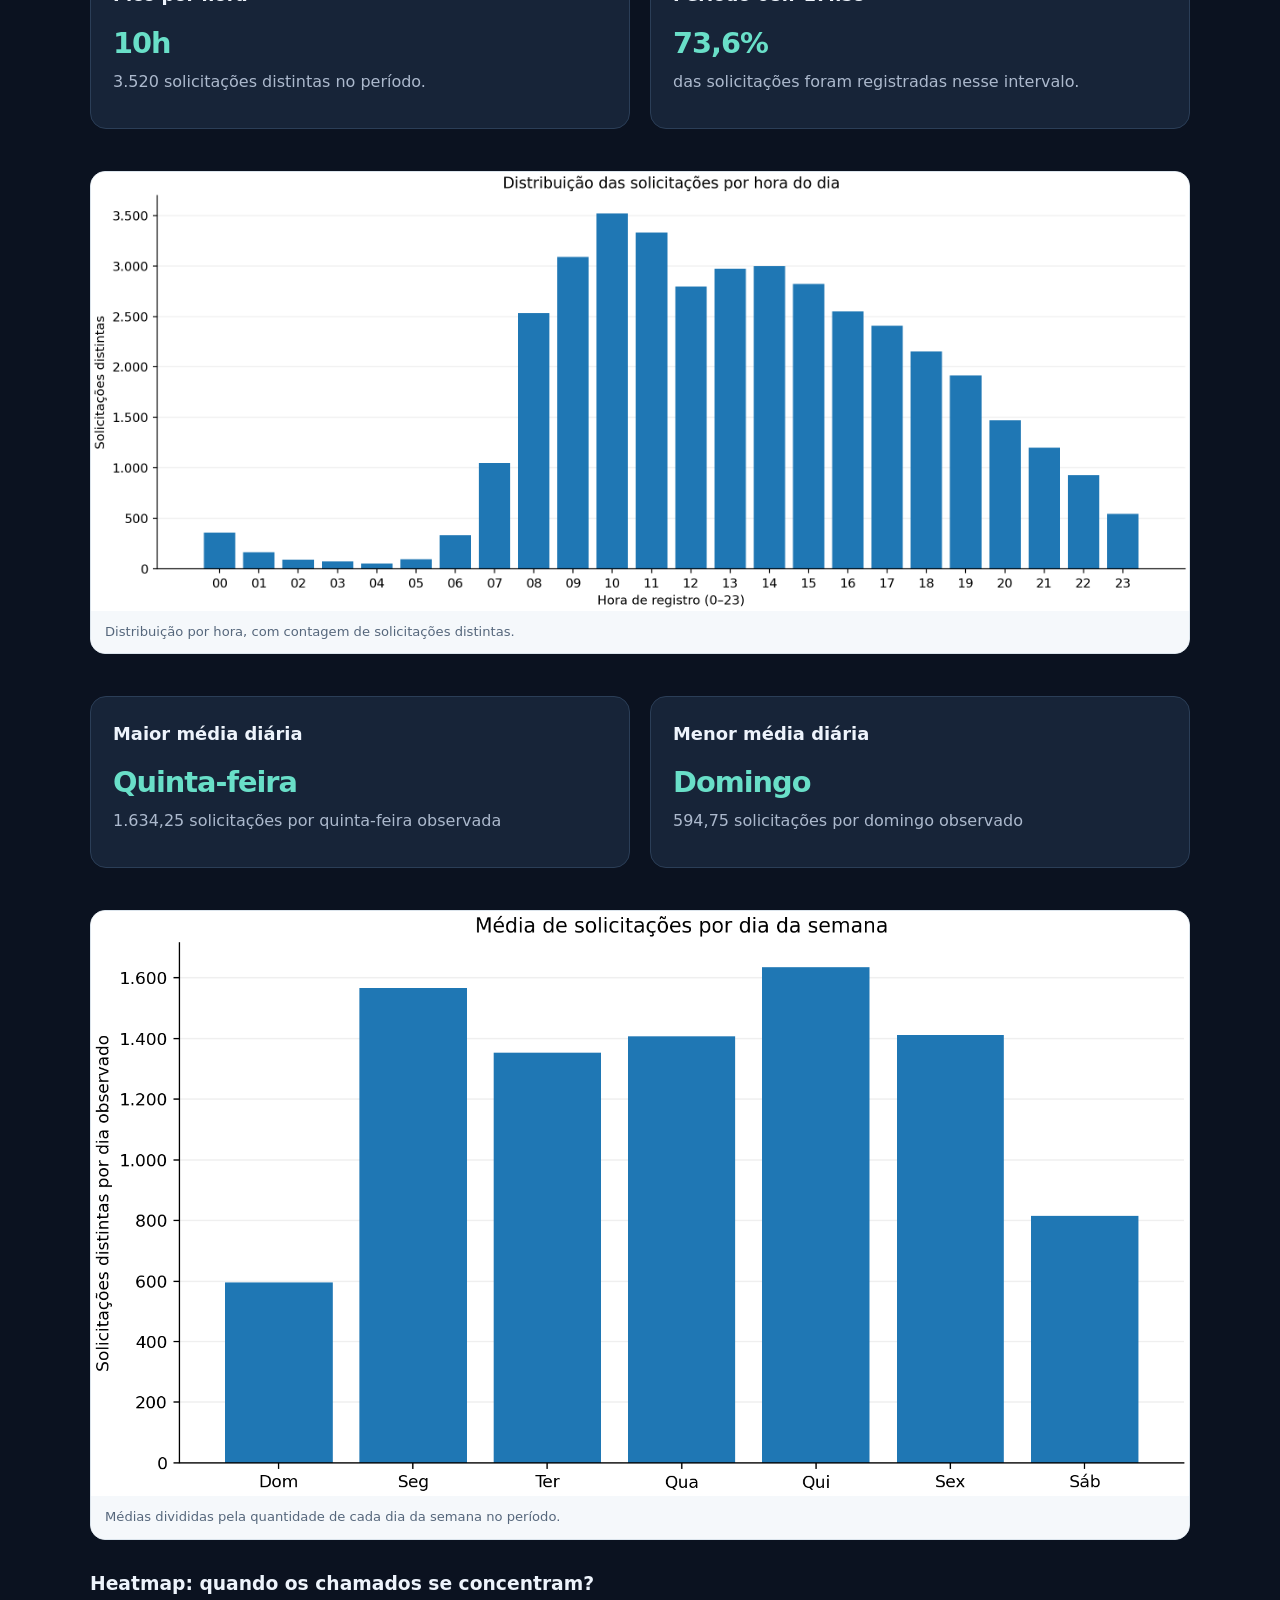
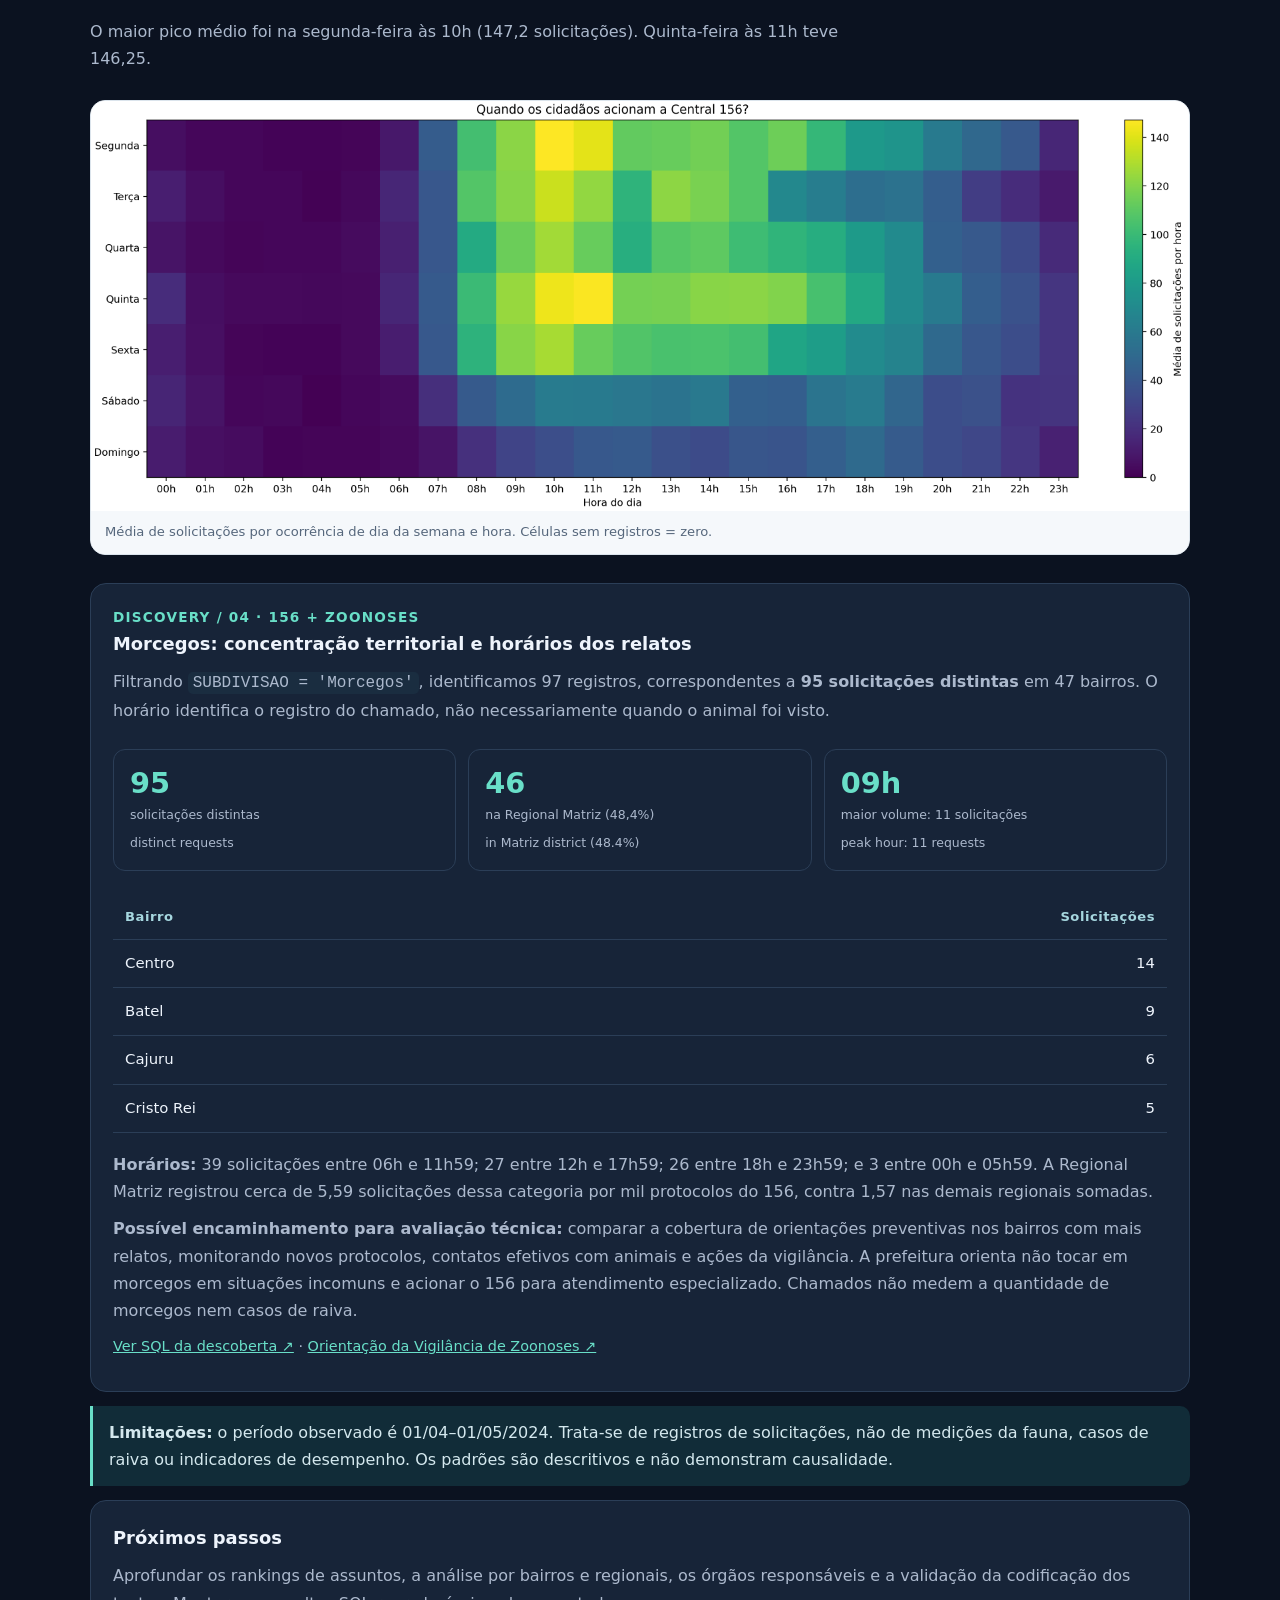
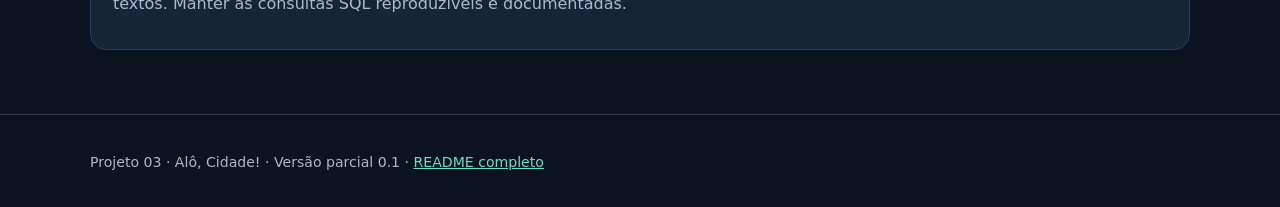
==== commit c36d368a: "feat: showcase advanced SQL, duplicate reconciliation and bat-related discovery" ====
--- a/projects/alo-cidade/index.html
+++ b/projects/alo-cidade/index.html
@@ -32,6 +32,25 @@
 footer{padding:36px 0;border-top:1px solid var(--stroke);color:var(--muted);font-size:.88rem}
 [data-lang]{display:none}html[lang="pt-BR"] [data-lang="pt"],html[lang="en"] [data-lang="en"]{display:revert}
 @media(max-width:740px){.metrics{grid-template-columns:repeat(2,1fr)}.cols{grid-template-columns:1fr}.hero{padding:54px 0 36px}.wrap{width:min(100% - 28px,1100px)}.project-subnav-inner{width:calc(100% - 28px);gap:9px;align-items:flex-start;flex-direction:column}.project-subnav-links{gap:14px;row-gap:4px;flex-wrap:wrap}.project-subnav-links a{font-size:12px}.header-fallback{flex-direction:column;align-items:flex-start;gap:10px;padding:20px 0}}
+
+/* SQL audit + discovery cards, local to Project 03 */
+.sql-showcase{margin:30px 0 14px}
+.sql-showcase details{border:1px solid var(--stroke);background:#0b1726;border-radius:12px;margin:12px 0;overflow:hidden}
+.sql-showcase summary{cursor:pointer;list-style:none;padding:14px 17px;font-weight:750;color:#c9e9f5}
+.sql-showcase summary::-webkit-details-marker{display:none}
+.sql-showcase summary::after{content:" +";float:right;color:var(--aqua)}
+.sql-showcase details[open] summary::after{content:" −"}
+.sql-showcase pre{margin:0;border:0;border-top:1px solid var(--stroke);border-radius:0;max-height:420px;overflow:auto}
+.sql-showcase p{color:var(--muted);font-size:.9rem;margin:8px 0 17px}
+.study-table{width:100%;border-collapse:collapse;font-size:.93rem;margin:18px 0}
+.study-table th,.study-table td{padding:11px 12px;text-align:left;border-bottom:1px solid var(--stroke)}
+.study-table th{color:#a6d7df;font-size:.82rem;letter-spacing:.04em}
+.study-table td:last-child,.study-table th:last-child{text-align:right;font-variant-numeric:tabular-nums}
+.discovery-cards{display:grid;grid-template-columns:repeat(3,minmax(0,1fr));gap:12px;margin:24px 0}
+.discovery-cards .discovery-card{border:1px solid var(--stroke);background:var(--card);border-radius:12px;padding:16px}
+.discovery-card strong{display:block;color:var(--aqua);font-size:1.8rem;line-height:1.2}
+.discovery-card small{display:block;color:var(--muted);font-size:.78rem;margin-top:5px}
+@media(max-width:650px){.discovery-cards{grid-template-columns:1fr 1fr}}
 </style>
 </head>
 <body>
@@ -45,8 +64,79 @@
     COUNT(DISTINCT SOLICITACAO) AS total_solicitacoes
 FROM modulosql.chamados156
 GROUP BY hora_do_dia
-ORDER BY hora_do_dia;</code></pre><p class="fine" data-lang="pt">A consulta corrige o texto do horário e evita contar solicitações repetidas. O README contém as consultas de auditoria e o SQL completo do heatmap.</p><p class="fine" data-lang="en">This query cleans the time strings and prevents duplicate requests from inflating counts. The README links to the complete audit and heatmap queries.</p><p><a class="btn" href="README.md" data-lang="pt">Ver documentação SQL</a><a class="btn" href="README.en.md" data-lang="en">Read SQL documentation</a></p></section>
-<section id="results"><div class="num">03 / THE RESULTS</div><h2 class="section-title" data-lang="pt">Resultados e visualização</h2><h2 class="section-title" data-lang="en">The results</h2><p class="lead" data-lang="pt">Descobertas preliminares, baseadas em 39.451 solicitações distintas. Os gráficos mostram quando a demanda foi registrada no recorte analisado.</p><p class="lead" data-lang="en">Validated preliminary findings from 39,451 distinct requests. The charts show when requests were logged in the observed period.</p><div class="cols"><div class="panel"><h3 data-lang="pt">Pico por hora</h3><h3 data-lang="en">Peak hour</h3><div class="stat">10h</div><p data-lang="pt">3.520 solicitações distintas no período.</p><p data-lang="en">3,520 distinct requests during the study period.</p></div><div class="panel"><h3 data-lang="pt">Período 08h–17h59</h3><h3 data-lang="en">8 a.m.–5:59 p.m.</h3><div class="stat">73,6%</div><p data-lang="pt">das solicitações foram registradas nesse intervalo.</p><p data-lang="en">of requests were recorded in this interval.</p></div></div><figure><img src="assets/solicitacoes_por_hora.png" alt="Gráfico do total de solicitações por hora do dia"><figcaption data-lang="pt">Distribuição por hora, com contagem de solicitações distintas.</figcaption><figcaption data-lang="en">Hourly distribution, counting distinct requests.</figcaption></figure><div class="cols"><div class="panel"><h3 data-lang="pt">Maior média diária</h3><h3 data-lang="en">Highest daily average</h3><div class="stat" data-lang="pt">Quinta-feira</div><div class="stat" data-lang="en">Thursday</div><p>1.634,25 <span data-lang="pt">solicitações por quinta-feira observada</span><span data-lang="en">requests per observed Thursday</span></p></div><div class="panel"><h3 data-lang="pt">Menor média diária</h3><h3 data-lang="en">Lowest daily average</h3><div class="stat" data-lang="pt">Domingo</div><div class="stat" data-lang="en">Sunday</div><p>594,75 <span data-lang="pt">solicitações por domingo observado</span><span data-lang="en">requests per observed Sunday</span></p></div></div><figure><img src="assets/media_por_dia_semana.png" alt="Gráfico de média diária por dia da semana"><figcaption data-lang="pt">Médias divididas pela quantidade de cada dia da semana no período.</figcaption><figcaption data-lang="en">Daily averages normalized by the number of observed weekdays.</figcaption></figure><h3 data-lang="pt">Heatmap: quando os chamados se concentram?</h3><h3 data-lang="en">Heatmap: when do requests concentrate?</h3><p class="lead" data-lang="pt">O maior pico médio foi na segunda-feira às 10h (147,2 solicitações). Quinta-feira às 11h teve 146,25.</p><p class="lead" data-lang="en">The highest average was Monday at 10 a.m. (147.2 requests), closely followed by Thursday at 11 a.m. (146.25).</p><figure><img src="assets/heatmap_dia_hora.png" alt="Mapa de calor de solicitações por dia da semana e hora"><figcaption data-lang="pt">Média de solicitações por ocorrência de dia da semana e hora. Células sem registros = zero.</figcaption><figcaption data-lang="en">Average requests per observed weekday and hour. Missing combinations are shown as zero.</figcaption></figure><div class="note" data-lang="pt"><strong>Limitação:</strong> a análise é descritiva e cobre somente 01/04 a 01/05/2024. Não permite inferir sazonalidade anual, causas ou desempenho operacional. As análises por assunto, órgão e bairro ainda estão em desenvolvimento.</div><div class="note" data-lang="en"><strong>Limitation:</strong> this descriptive analysis covers Apr 1–May 1, 2024 only. It does not establish annual trends, causal explanations or operational performance. Topic, agency and neighborhood analyses are forthcoming.</div></section>
+ORDER BY hora_do_dia;</code></pre><p class="fine" data-lang="pt">A consulta corrige o texto do horário e evita contar solicitações repetidas. O README contém as consultas de auditoria e o SQL completo do heatmap.</p><p class="fine" data-lang="en">This query cleans the time strings and prevents duplicate requests from inflating counts. The README links to the complete audit and heatmap queries.</p><div class="sql-showcase" id="sql-examples">
+<h3 data-lang="pt">SQL: da auditoria ao heatmap</h3><h3 data-lang="en">SQL: from auditing to the heatmap</h3>
+<p data-lang="pt">Consultas reais utilizadas na investigação. As CTEs e funções de janela tornam explícita a diferença entre registros e protocolos.</p>
+<p data-lang="en">Actual SQL from this investigation. CTEs and window functions explicitly distinguish raw records from unique request IDs.</p>
+<details open>
+<summary data-pt="Auditoria de duplicidades · ROW_NUMBER() e COUNT() OVER" data-en="Duplicate audit · ROW_NUMBER() and COUNT() OVER">Auditoria de duplicidades · ROW_NUMBER() e COUNT() OVER</summary>
+<pre><code>WITH protocolos AS (
+  SELECT SOLICITACAO, id,
+    ROW_NUMBER() OVER (
+      PARTITION BY SOLICITACAO ORDER BY id
+    ) AS rn,
+    COUNT(*) OVER (
+      PARTITION BY SOLICITACAO
+    ) AS registros_no_protocolo
+  FROM modulosql.chamados156
+)
+SELECT COUNT(*) AS registros,
+  COUNT(DISTINCT SOLICITACAO) AS solicitacoes,
+  COUNT(DISTINCT CASE WHEN registros_no_protocolo > 1
+    THEN SOLICITACAO END) AS protocolos_repetidos,
+  SUM(CASE WHEN rn > 1 THEN 1 ELSE 0 END)
+    AS linhas_adicionais
+FROM protocolos;</code></pre>
+</details>
+<p data-lang="pt"><strong>Validação:</strong> 41.490 registros, 39.451 protocolos distintos, 2.030 protocolos repetidos e 2.039 linhas adicionais. As linhas adicionais não são necessariamente cópias integrais: parte contém respostas diferentes.</p>
+<p data-lang="en"><strong>Validation:</strong> 41,490 records, 39,451 distinct request IDs, 2,030 repeated IDs and 2,039 additional rows. Extra rows are not necessarily exact copies; some contain different replies.</p>
+<details>
+<summary data-pt="Construção do heatmap · duas CTEs e JOIN" data-en="Building the heatmap · two CTEs and JOIN">Construção do heatmap · duas CTEs e JOIN</summary>
+<pre><code>WITH solicitacoes AS (
+  SELECT SOLICITACAO,
+    MIN(STR_TO_DATE(DATA, '%d/%m/%Y')) AS data_chamado,
+    MIN(CAST(TRIM(HORARIO) AS TIME)) AS hora_chamado
+  FROM modulosql.chamados156
+  GROUP BY SOLICITACAO
+),
+dias AS (
+  SELECT DAYOFWEEK(data_chamado) AS dia_numero,
+    COUNT(DISTINCT data_chamado) AS dias_observados
+  FROM solicitacoes
+  GROUP BY DAYOFWEEK(data_chamado)
+)
+SELECT DAYOFWEEK(s.data_chamado) AS dia_numero,
+  HOUR(s.hora_chamado) AS hora_do_dia,
+  COUNT(*) AS total_solicitacoes,
+  ROUND(COUNT(*) / MAX(d.dias_observados), 2) AS media_por_dia
+FROM solicitacoes s
+JOIN dias d
+  ON DAYOFWEEK(s.data_chamado) = d.dia_numero
+GROUP BY DAYOFWEEK(s.data_chamado), HOUR(s.hora_chamado)
+ORDER BY dia_numero, hora_do_dia;</code></pre>
+</details>
+<p data-lang="pt"><strong>Reprodutibilidade:</strong> a consulta gera 167 combinações dia × hora, totalizando 39.451 solicitações. <a href="sql/04_heatmap.sql">Ver arquivo SQL completo</a>.</p>
+<p data-lang="en"><strong>Reproducibility:</strong> the query yields 167 weekday × hour combinations, summing to 39,451 requests. <a href="sql/04_heatmap.sql">View full SQL file</a>.</p>
+</div><p><a class="btn" href="README.md" data-lang="pt">Ver documentação SQL</a><a class="btn" href="README.en.md" data-lang="en">Read SQL documentation</a></p></section>
+<section id="results"><div class="num">03 / THE RESULTS</div><h2 class="section-title" data-lang="pt">Resultados e visualização</h2><h2 class="section-title" data-lang="en">The results</h2><p class="lead" data-lang="pt">Descobertas preliminares, baseadas em 39.451 solicitações distintas. Os gráficos mostram quando a demanda foi registrada no recorte analisado.</p><p class="lead" data-lang="en">Validated preliminary findings from 39,451 distinct requests. The charts show when requests were logged in the observed period.</p><div class="cols"><div class="panel"><h3 data-lang="pt">Pico por hora</h3><h3 data-lang="en">Peak hour</h3><div class="stat">10h</div><p data-lang="pt">3.520 solicitações distintas no período.</p><p data-lang="en">3,520 distinct requests during the study period.</p></div><div class="panel"><h3 data-lang="pt">Período 08h–17h59</h3><h3 data-lang="en">8 a.m.–5:59 p.m.</h3><div class="stat">73,6%</div><p data-lang="pt">das solicitações foram registradas nesse intervalo.</p><p data-lang="en">of requests were recorded in this interval.</p></div></div><figure><img src="assets/solicitacoes_por_hora.png" alt="Gráfico do total de solicitações por hora do dia"><figcaption data-lang="pt">Distribuição por hora, com contagem de solicitações distintas.</figcaption><figcaption data-lang="en">Hourly distribution, counting distinct requests.</figcaption></figure><div class="cols"><div class="panel"><h3 data-lang="pt">Maior média diária</h3><h3 data-lang="en">Highest daily average</h3><div class="stat" data-lang="pt">Quinta-feira</div><div class="stat" data-lang="en">Thursday</div><p>1.634,25 <span data-lang="pt">solicitações por quinta-feira observada</span><span data-lang="en">requests per observed Thursday</span></p></div><div class="panel"><h3 data-lang="pt">Menor média diária</h3><h3 data-lang="en">Lowest daily average</h3><div class="stat" data-lang="pt">Domingo</div><div class="stat" data-lang="en">Sunday</div><p>594,75 <span data-lang="pt">solicitações por domingo observado</span><span data-lang="en">requests per observed Sunday</span></p></div></div><figure><img src="assets/media_por_dia_semana.png" alt="Gráfico de média diária por dia da semana"><figcaption data-lang="pt">Médias divididas pela quantidade de cada dia da semana no período.</figcaption><figcaption data-lang="en">Daily averages normalized by the number of observed weekdays.</figcaption></figure><h3 data-lang="pt">Heatmap: quando os chamados se concentram?</h3><h3 data-lang="en">Heatmap: when do requests concentrate?</h3><p class="lead" data-lang="pt">O maior pico médio foi na segunda-feira às 10h (147,2 solicitações). Quinta-feira às 11h teve 146,25.</p><p class="lead" data-lang="en">The highest average was Monday at 10 a.m. (147.2 requests), closely followed by Thursday at 11 a.m. (146.25).</p><figure><img src="assets/heatmap_dia_hora.png" alt="Mapa de calor de solicitações por dia da semana e hora"><figcaption data-lang="pt">Média de solicitações por ocorrência de dia da semana e hora. Células sem registros = zero.</figcaption><figcaption data-lang="en">Average requests per observed weekday and hour. Missing combinations are shown as zero.</figcaption></figure><div id="bats-findings" class="panel">
+<div class="num">DISCOVERY / 04 · 156 + ZOONOSES</div>
+<h3 data-lang="pt">Morcegos: concentração territorial e horários dos relatos</h3>
+<h3 data-lang="en">Bats: where and when reports were registered</h3>
+<p data-lang="pt">Filtrando <code>SUBDIVISAO = 'Morcegos'</code>, identificamos 97 registros, correspondentes a <strong>95 solicitações distintas</strong> em 47 bairros. O horário identifica o registro do chamado, não necessariamente quando o animal foi visto.</p>
+<p data-lang="en">Filtering <code>SUBDIVISAO = 'Morcegos'</code> yields 97 rows, corresponding to <strong>95 distinct requests</strong> across 47 neighborhoods. The time is when a request was recorded, not necessarily when the bat was seen.</p>
+<div class="discovery-cards">
+  <div class="discovery-card"><strong>95</strong><small data-lang="pt">solicitações distintas</small><small data-lang="en">distinct requests</small></div>
+  <div class="discovery-card"><strong>46</strong><small data-lang="pt">na Regional Matriz (48,4%)</small><small data-lang="en">in Matriz district (48.4%)</small></div>
+  <div class="discovery-card"><strong>09h</strong><small data-lang="pt">maior volume: 11 solicitações</small><small data-lang="en">peak hour: 11 requests</small></div>
+</div>
+<table class="study-table"><thead><tr><th data-pt="Bairro" data-en="Neighborhood">Bairro</th><th data-pt="Solicitações" data-en="Requests">Solicitações</th></tr></thead>
+<tbody><tr><td>Centro</td><td>14</td></tr><tr><td>Batel</td><td>9</td></tr><tr><td>Cajuru</td><td>6</td></tr><tr><td>Cristo Rei</td><td>5</td></tr></tbody></table>
+<p data-lang="pt"><strong>Horários:</strong> 39 solicitações entre 06h e 11h59; 27 entre 12h e 17h59; 26 entre 18h e 23h59; e 3 entre 00h e 05h59. A Regional Matriz registrou cerca de 5,59 solicitações dessa categoria por mil protocolos do 156, contra 1,57 nas demais regionais somadas.</p>
+<p data-lang="en"><strong>Times:</strong> 39 requests from 6–11:59 a.m.; 27 from noon–5:59 p.m.; 26 from 6–11:59 p.m.; and 3 overnight. Matriz recorded approximately 5.59 bat-related requests per 1,000 municipal 156 requests, versus 1.57 in the remaining districts combined.</p>
+<p data-lang="pt"><strong>Possível encaminhamento para avaliação técnica:</strong> comparar a cobertura de orientações preventivas nos bairros com mais relatos, monitorando novos protocolos, contatos efetivos com animais e ações da vigilância. A prefeitura orienta não tocar em morcegos em situações incomuns e acionar o 156 para atendimento especializado. Chamados não medem a quantidade de morcegos nem casos de raiva.</p>
+<p data-lang="en"><strong>Option for technical assessment:</strong> examine the coverage of public-safety guidance in neighborhoods with more reports while tracking future requests, documented animal contact and zoonosis surveillance. Municipal guidance advises residents not to touch bats in unusual circumstances and to contact the 156 service. Request counts do not measure bat populations or rabies cases.</p>
+<p class="fine"><a href="sql/07_morcegos_geografia_horarios.sql" data-pt="Ver SQL da descoberta ↗" data-en="View discovery SQL ↗">Ver SQL da descoberta ↗</a> · <a href="https://saude.curitiba.pr.gov.br/conteudo/zoonoses-e-vetores/1603" target="_blank" rel="noopener noreferrer" data-pt="Orientação da Vigilância de Zoonoses ↗" data-en="Municipal zoonosis guidance ↗">Orientação da Vigilância de Zoonoses ↗</a></p>
+</div><div class="note" data-lang="pt"><strong>Limitações:</strong> o período observado é 01/04–01/05/2024. Trata-se de registros de solicitações, não de medições da fauna, casos de raiva ou indicadores de desempenho. Os padrões são descritivos e não demonstram causalidade.</div><div class="note" data-lang="en"><strong>Limitations:</strong> the observation window is Apr 1–May 1, 2024. Requests are not wildlife counts, confirmed rabies cases or service-performance measures. Findings are descriptive and do not establish causality.</div><div class="panel"><h3 data-lang="pt">Próximos passos</h3><h3 data-lang="en">Next steps</h3><p data-lang="pt">Aprofundar os rankings de assuntos, a análise por bairros e regionais, os órgãos responsáveis e a validação da codificação dos textos. Manter as consultas SQL reproduzíveis e documentadas.</p><p data-lang="en">Expand topic rankings, neighborhood and district comparisons, responsible-agency analysis and text-encoding validation, with reproducible and documented SQL queries.</p></div></section>
 </main><footer><div class="wrap"><div data-lang="pt">Projeto 03 · Alô, Cidade! · Versão parcial 0.1 · <a href="README.md">README completo</a></div><div data-lang="en">Project 03 · Hello, City! · Preliminary release 0.1 · <a href="README.en.md">Full README</a></div></div></footer>
 <script>
 (function(){
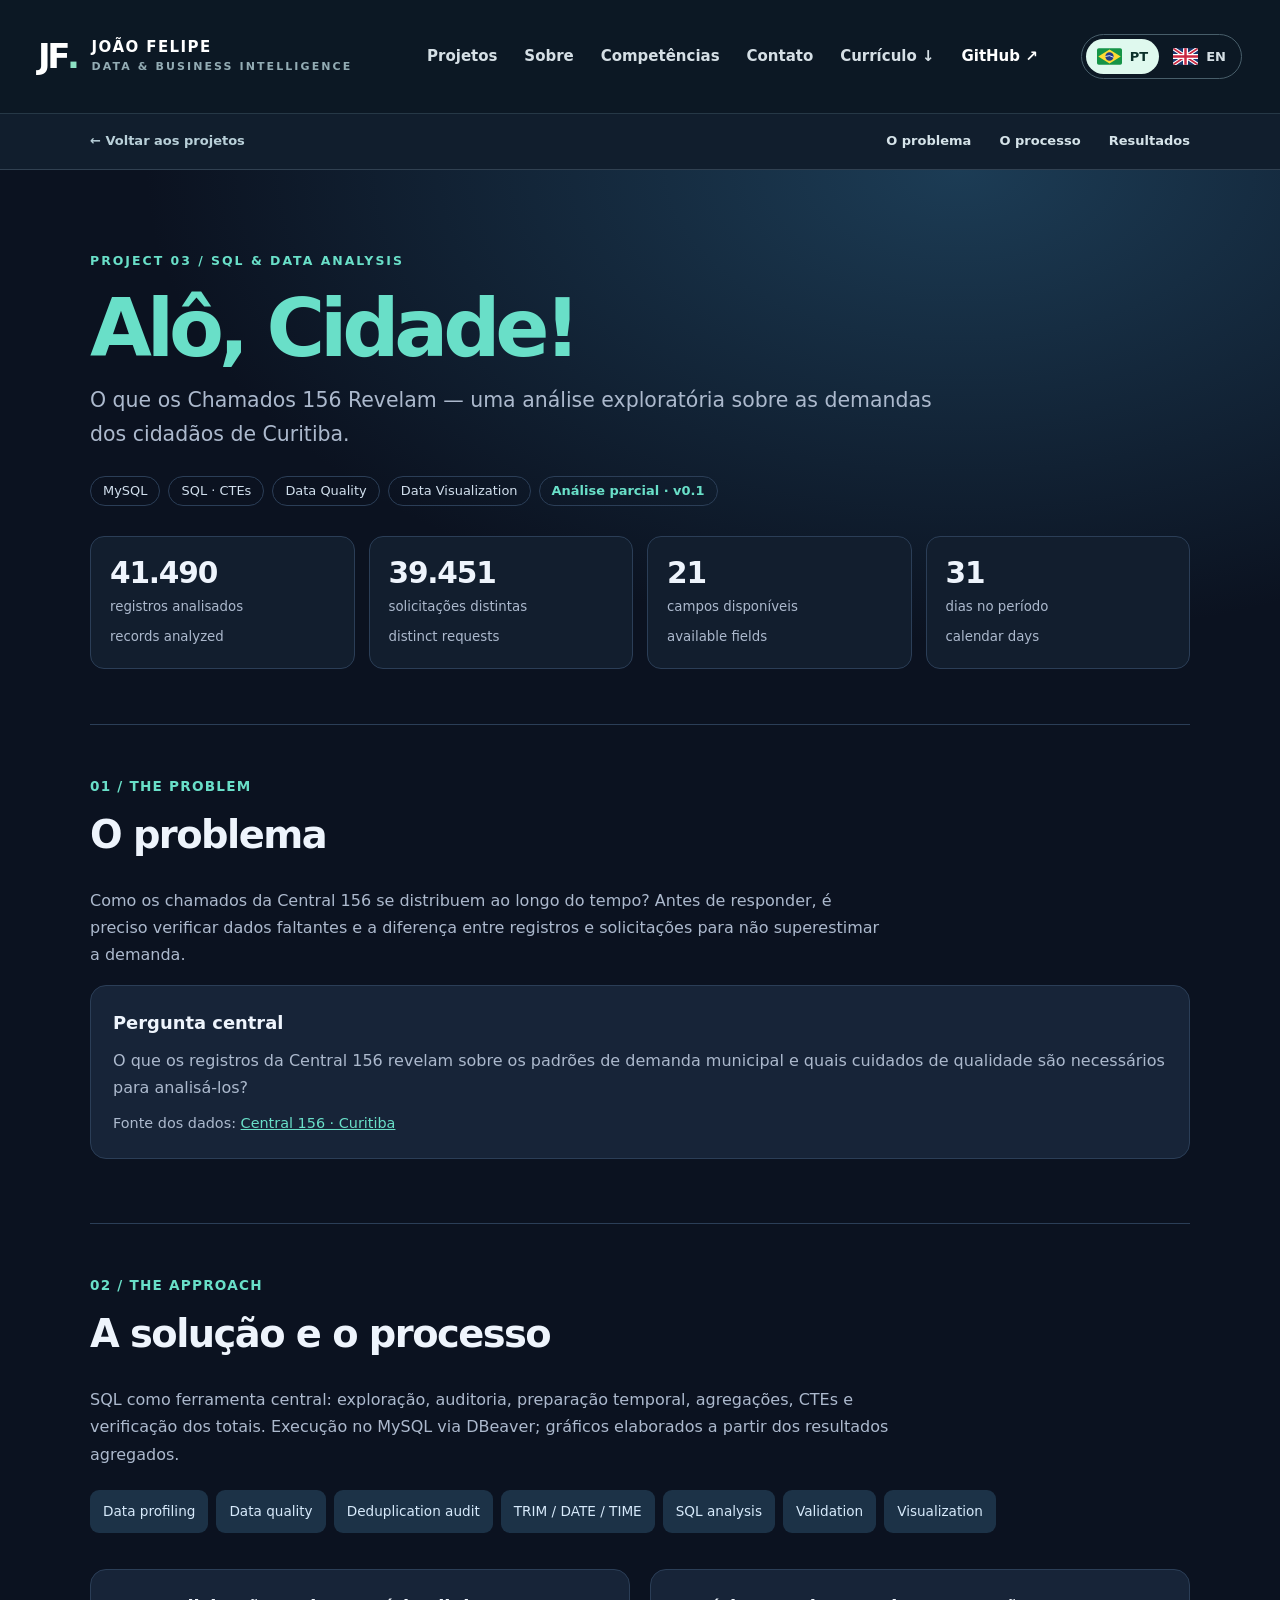
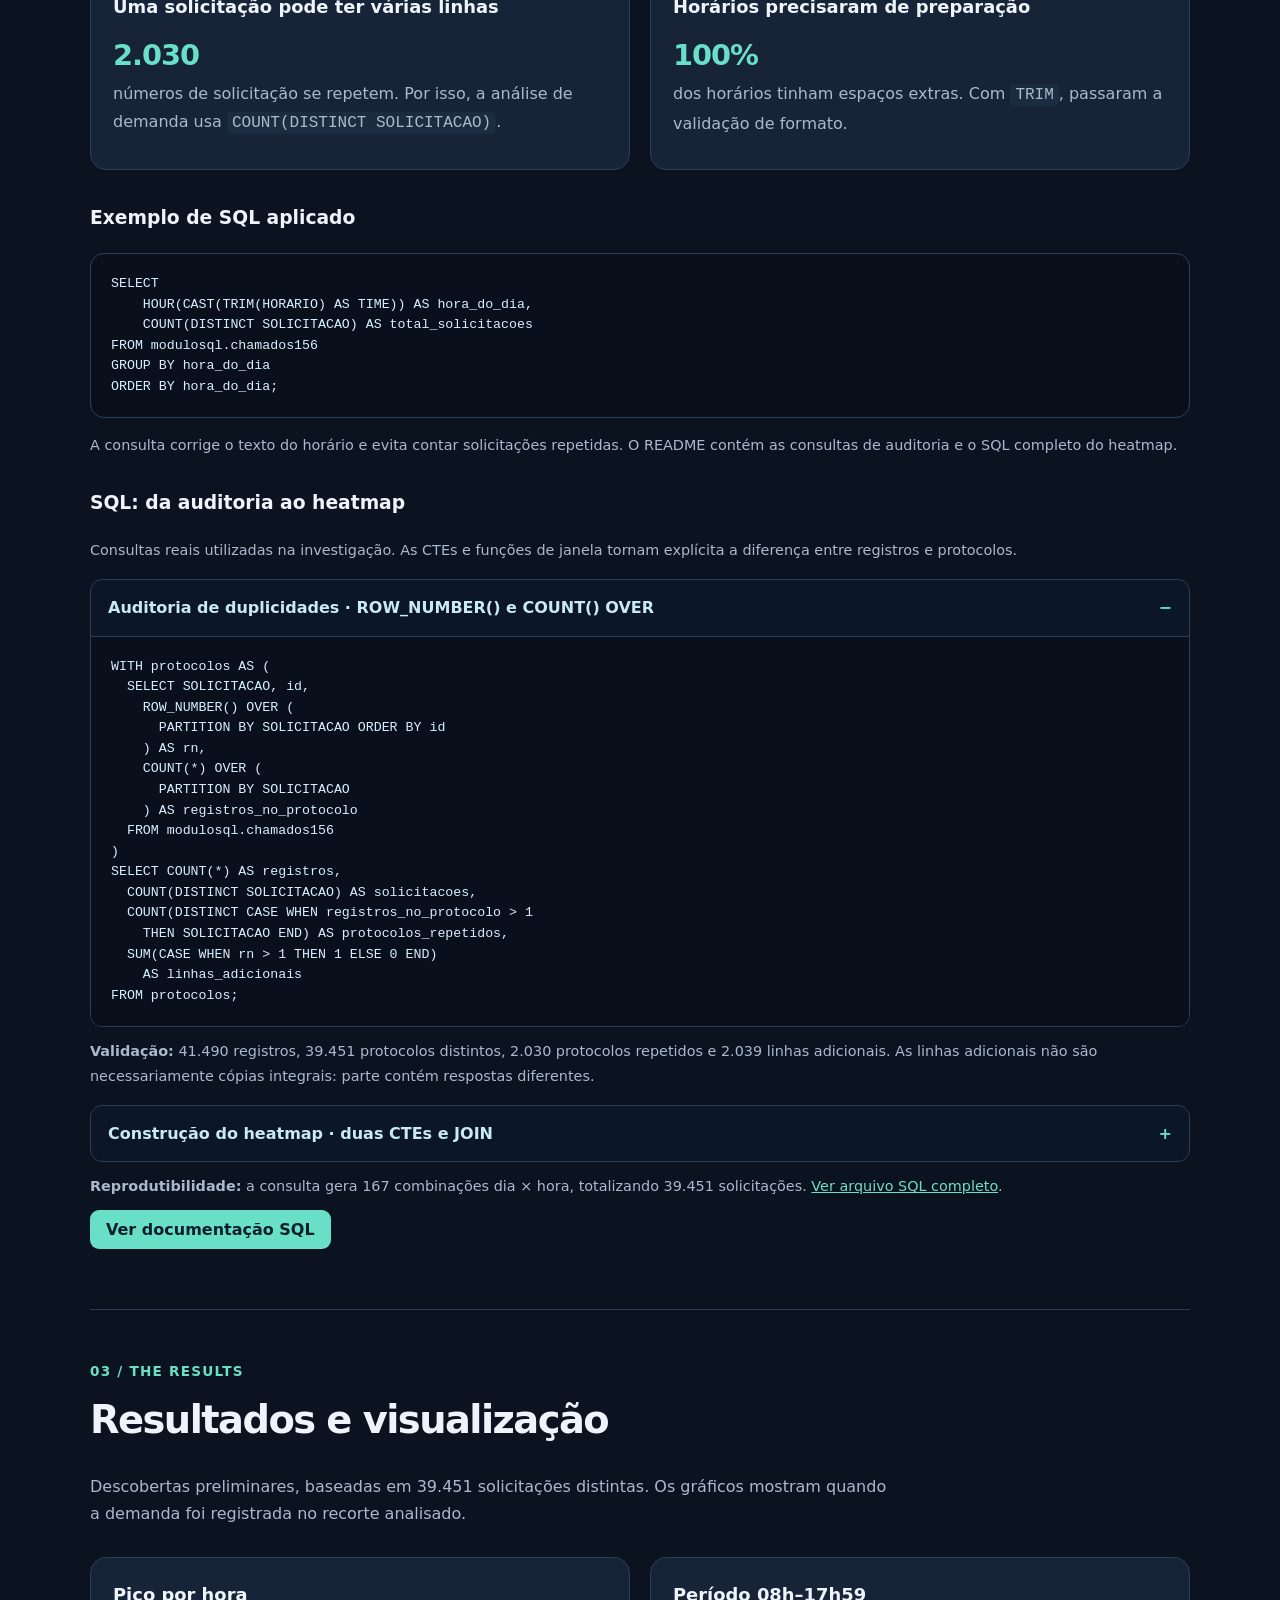
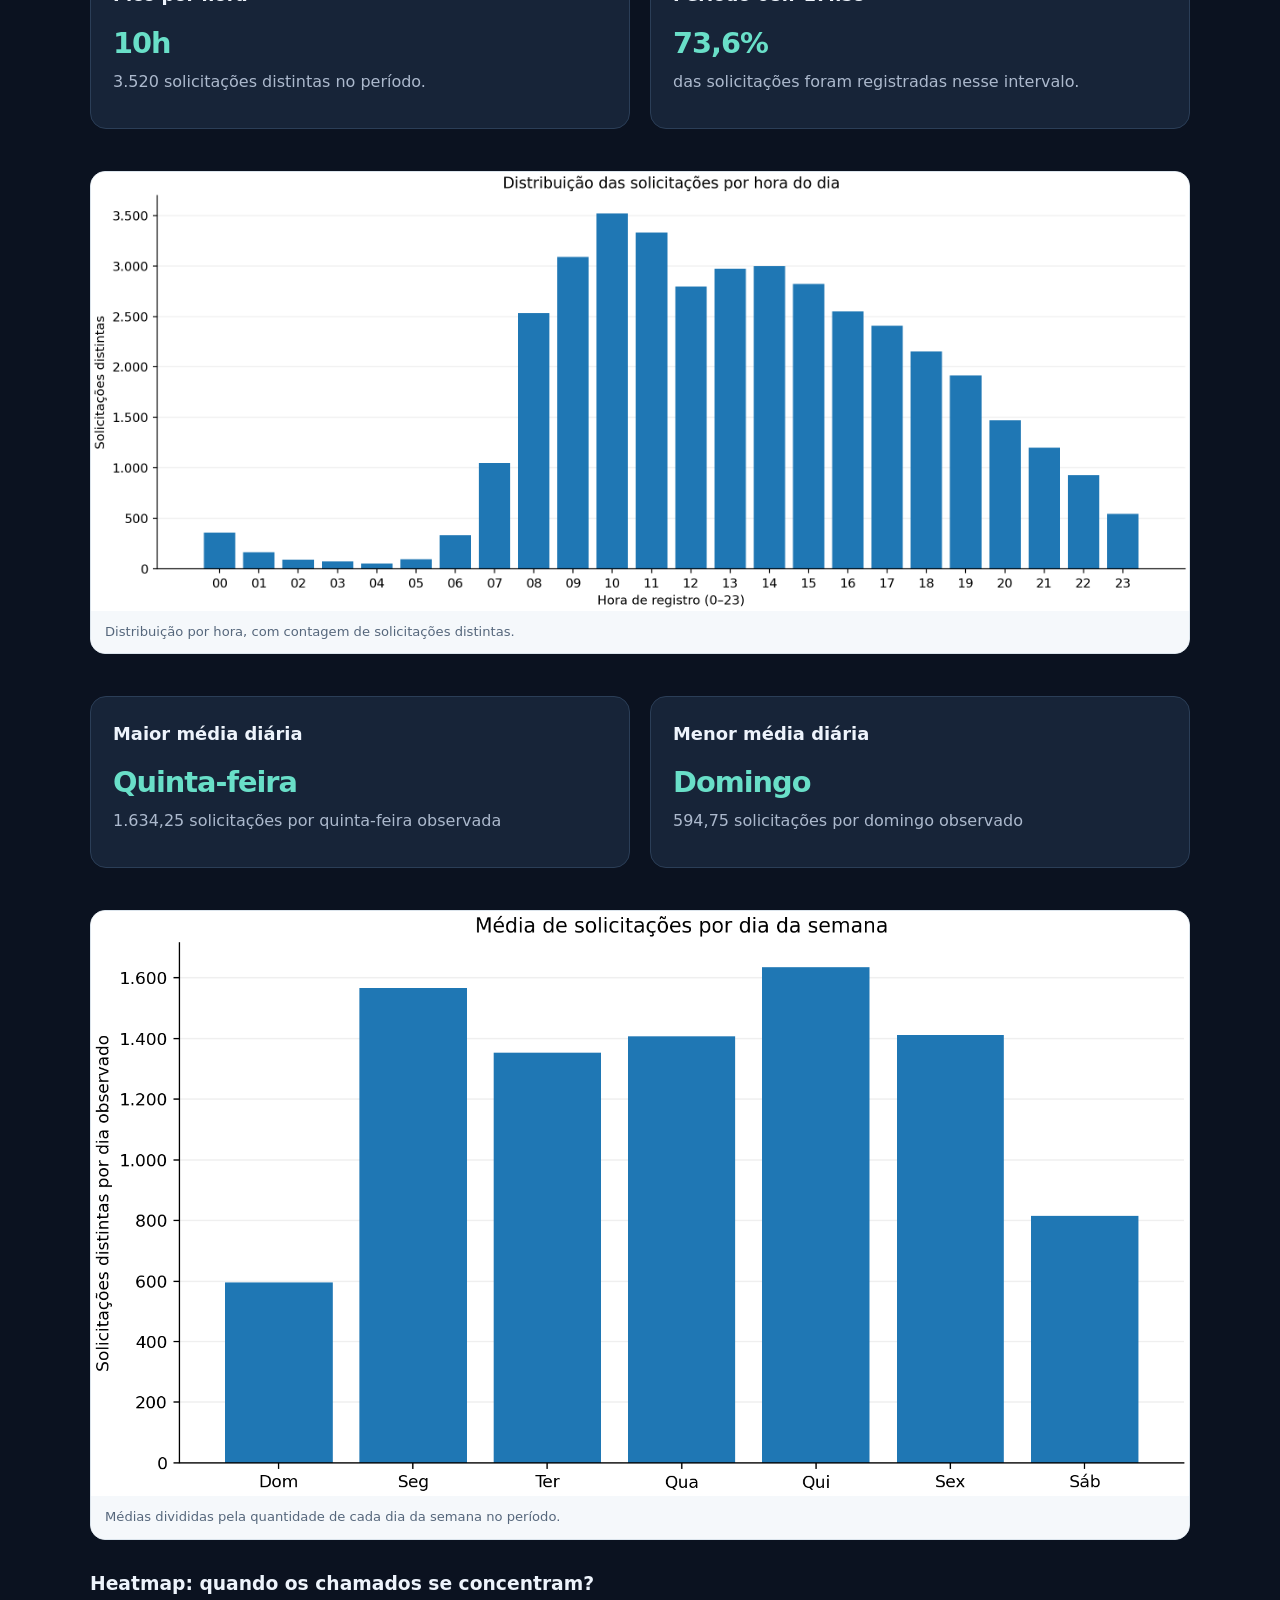
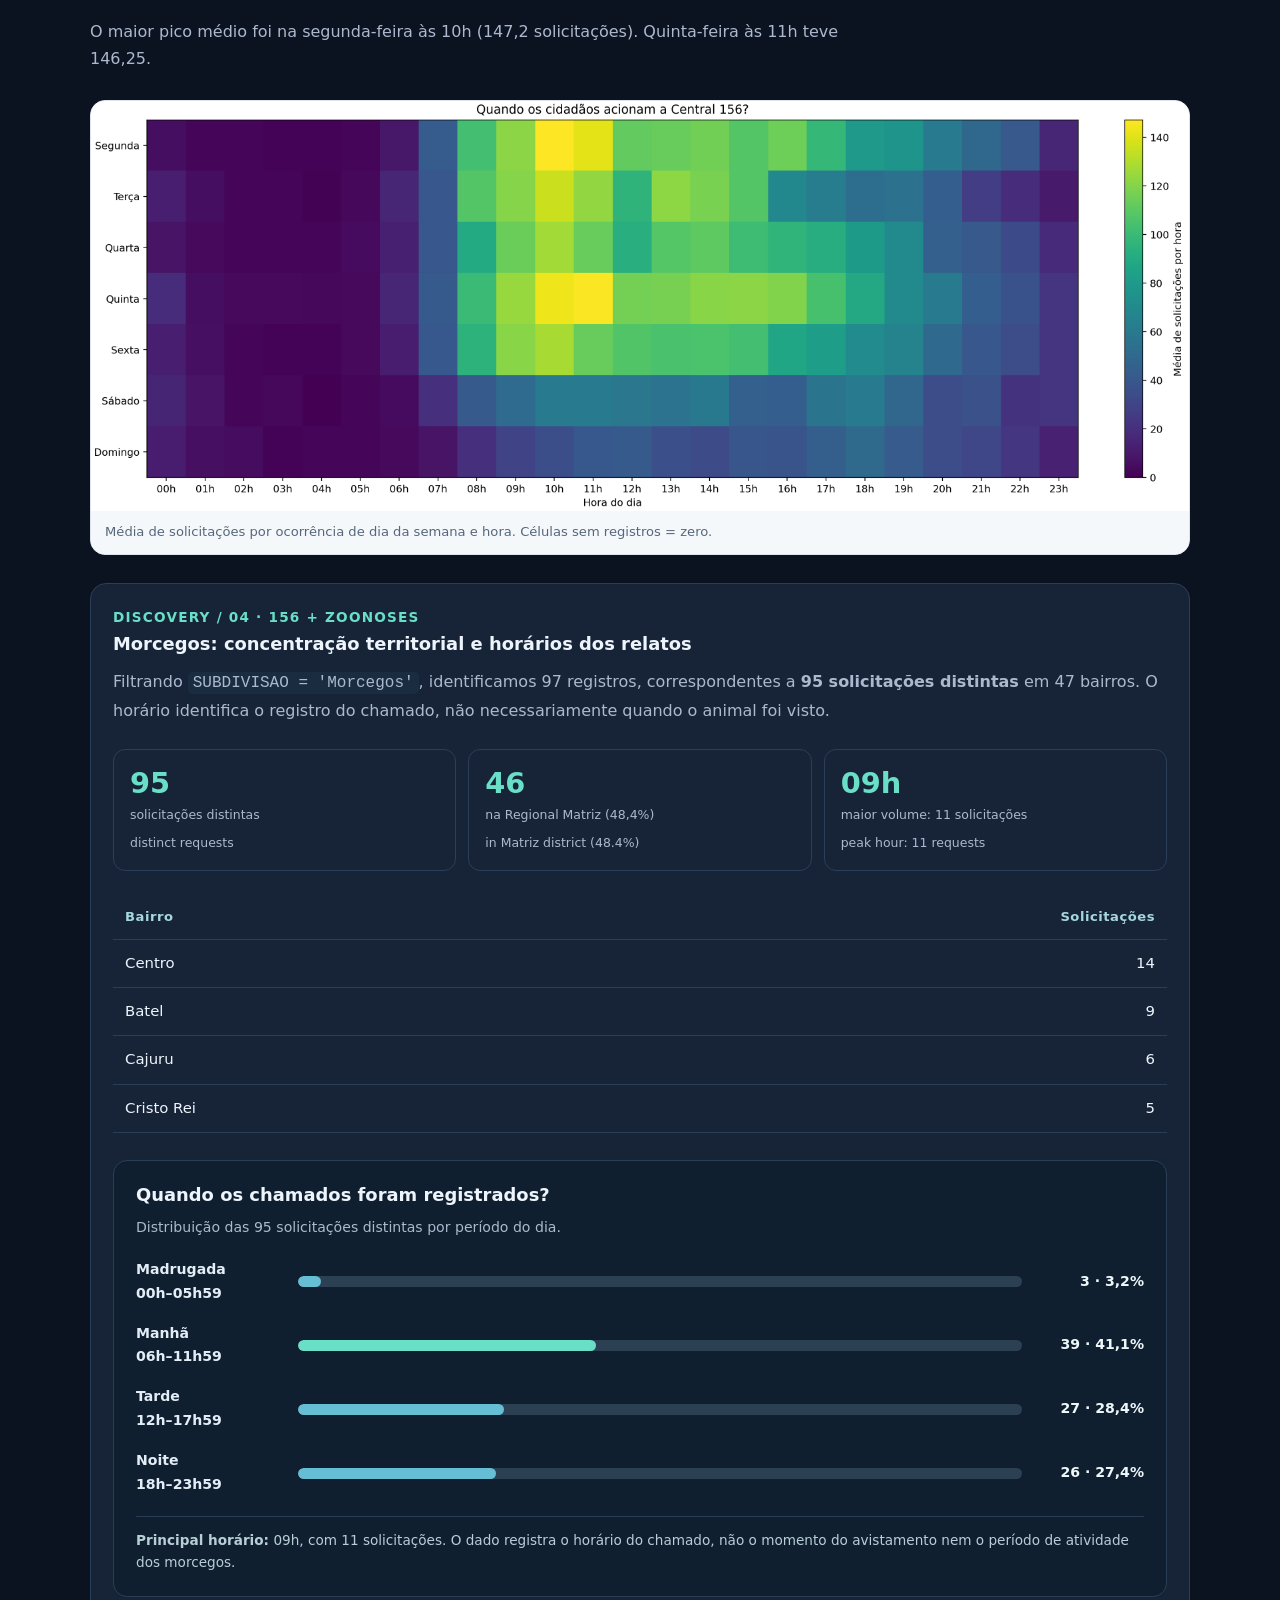
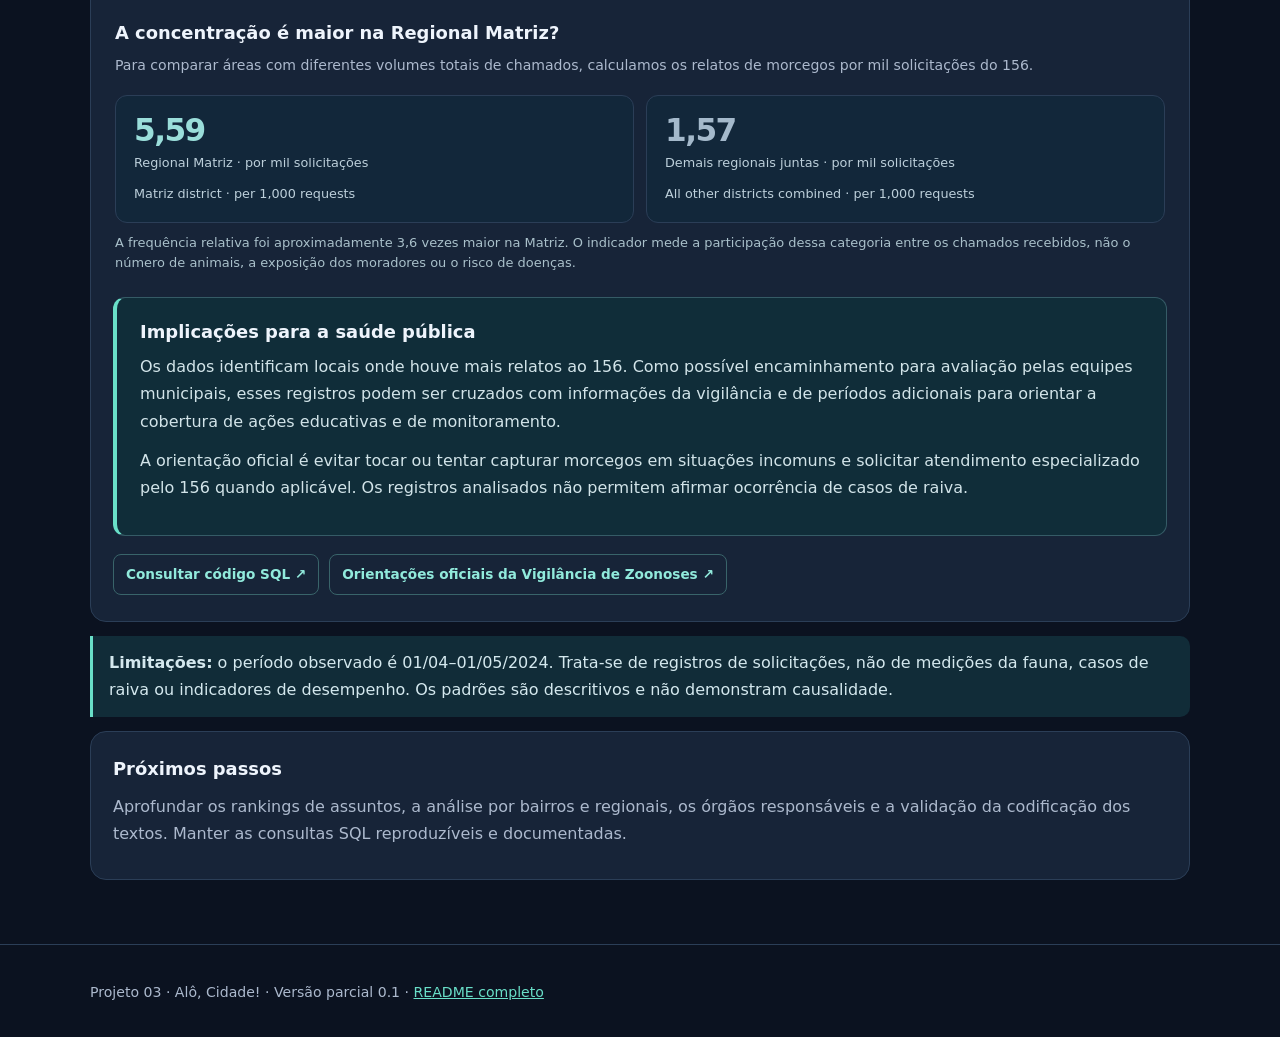
==== commit d34ce934: "Improve bat discovery: readable temporal chart, normalized comparison and public-health context" ====
--- a/projects/alo-cidade/index.html
+++ b/projects/alo-cidade/index.html
@@ -51,6 +51,40 @@
 .discovery-card strong{display:block;color:var(--aqua);font-size:1.8rem;line-height:1.2}
 .discovery-card small{display:block;color:var(--muted);font-size:.78rem;margin-top:5px}
 @media(max-width:650px){.discovery-cards{grid-template-columns:1fr 1fr}}
+
+/* Projeto 03 — Resultados de morcegos: blocos visuais com proporcoes verificaveis */
+.bat-times-block{margin:27px 0 24px;padding:22px;border:1px solid var(--stroke);border-radius:14px;background:#101f30}
+.bat-times-block h4,.bat-territory h4,.bat-public-health h4{font-size:1.12rem;line-height:1.35;margin:0 0 9px;color:var(--ink)}
+.bat-times-block .bat-subtitle,.bat-territory .bat-subtitle{color:var(--muted);font-size:.88rem;line-height:1.6;margin:0 0 19px}
+.bat-period-list{display:grid;gap:16px}
+.bat-period{display:grid;grid-template-columns:minmax(122px,150px) minmax(80px,1fr) minmax(82px,110px);align-items:center;gap:12px}
+.bat-period-label{color:#e3edf6;font-size:.88rem;font-weight:700}
+.bat-period-track{height:11px;border-radius:99px;background:#2b4052;overflow:hidden}
+.bat-period-fill{display:block;height:100%;border-radius:99px;background:#65bed3}
+.bat-period--primary .bat-period-fill{background:var(--aqua)}
+.bat-period-value{color:#eef8f9;font-size:.88rem;font-weight:750;white-space:nowrap;text-align:right;font-variant-numeric:tabular-nums}
+.bat-times-foot{border-top:1px solid var(--stroke);padding-top:13px;margin:19px 0 0!important;color:#b8ced7!important;font-size:.85rem!important;line-height:1.6!important}
+.bat-territory{margin:22px 0;padding:0 2px}
+.bat-ratio-grid{display:grid;grid-template-columns:1fr 1fr;gap:12px;margin:13px 0 10px}
+.bat-ratio-card{border:1px solid var(--stroke);background:#12273a;border-radius:12px;padding:17px 18px}
+.bat-ratio-card strong{display:block;font-size:1.95rem;line-height:1.1;letter-spacing:-.05em;color:#9adeda}
+.bat-ratio-card small{display:block;font-size:.8rem;color:#bccfda;margin-top:8px}
+.bat-ratio-card:nth-child(2) strong{color:#a4b9cb}
+.bat-territory .bat-caption{color:#a9c0ca;font-size:.81rem;line-height:1.6;margin:8px 0 0}
+.bat-public-health{padding:22px 23px;margin:23px 0 18px;border:1px solid #355b66;border-left:4px solid var(--aqua);border-radius:12px;background:#102d39}
+.bat-public-health p{color:#d2e4e9!important;margin:8px 0 12px!important}
+.bat-public-health ul{margin:10px 0 0;padding-left:21px;color:#deedf2}
+.bat-public-health li{margin:5px 0;font-size:.92rem}
+.bat-resources{display:flex;flex-wrap:wrap;gap:10px;margin:0 0 4px}
+.bat-resources a{display:inline-flex;align-items:center;padding:8px 12px;text-decoration:none;border:1px solid #39646a;border-radius:8px;font-size:.85rem;font-weight:700;color:#91eadc}
+.bat-resources a:hover{background:#183a44;color:#d9fff7}
+@media(max-width:650px){
+  .bat-period{grid-template-columns:minmax(90px,104px) minmax(45px,1fr) minmax(72px,90px);gap:8px}
+  .bat-period-label,.bat-period-value{font-size:.77rem}
+  .bat-times-block{padding:17px}
+  .bat-ratio-grid{grid-template-columns:1fr}
+  .bat-public-health{padding:18px}
+}
 </style>
 </head>
 <body>
@@ -131,11 +165,44 @@
 </div>
 <table class="study-table"><thead><tr><th data-pt="Bairro" data-en="Neighborhood">Bairro</th><th data-pt="Solicitações" data-en="Requests">Solicitações</th></tr></thead>
 <tbody><tr><td>Centro</td><td>14</td></tr><tr><td>Batel</td><td>9</td></tr><tr><td>Cajuru</td><td>6</td></tr><tr><td>Cristo Rei</td><td>5</td></tr></tbody></table>
-<p data-lang="pt"><strong>Horários:</strong> 39 solicitações entre 06h e 11h59; 27 entre 12h e 17h59; 26 entre 18h e 23h59; e 3 entre 00h e 05h59. A Regional Matriz registrou cerca de 5,59 solicitações dessa categoria por mil protocolos do 156, contra 1,57 nas demais regionais somadas.</p>
-<p data-lang="en"><strong>Times:</strong> 39 requests from 6–11:59 a.m.; 27 from noon–5:59 p.m.; 26 from 6–11:59 p.m.; and 3 overnight. Matriz recorded approximately 5.59 bat-related requests per 1,000 municipal 156 requests, versus 1.57 in the remaining districts combined.</p>
-<p data-lang="pt"><strong>Possível encaminhamento para avaliação técnica:</strong> comparar a cobertura de orientações preventivas nos bairros com mais relatos, monitorando novos protocolos, contatos efetivos com animais e ações da vigilância. A prefeitura orienta não tocar em morcegos em situações incomuns e acionar o 156 para atendimento especializado. Chamados não medem a quantidade de morcegos nem casos de raiva.</p>
-<p data-lang="en"><strong>Option for technical assessment:</strong> examine the coverage of public-safety guidance in neighborhoods with more reports while tracking future requests, documented animal contact and zoonosis surveillance. Municipal guidance advises residents not to touch bats in unusual circumstances and to contact the 156 service. Request counts do not measure bat populations or rabies cases.</p>
-<p class="fine"><a href="sql/07_morcegos_geografia_horarios.sql" data-pt="Ver SQL da descoberta ↗" data-en="View discovery SQL ↗">Ver SQL da descoberta ↗</a> · <a href="https://saude.curitiba.pr.gov.br/conteudo/zoonoses-e-vetores/1603" target="_blank" rel="noopener noreferrer" data-pt="Orientação da Vigilância de Zoonoses ↗" data-en="Municipal zoonosis guidance ↗">Orientação da Vigilância de Zoonoses ↗</a></p>
+<div class="bat-times-block">
+<h4 data-lang="pt">Quando os chamados foram registrados?</h4>
+<h4 data-lang="en">When were the requests logged?</h4>
+<p class="bat-subtitle" data-lang="pt">Distribuição das 95 solicitações distintas por período do dia.</p>
+<p class="bat-subtitle" data-lang="en">Distribution of 95 distinct requests by time of day.</p>
+<div class="bat-period-list">
+<div class="bat-period"><span class="bat-period-label" data-lang="pt">Madrugada<br>00h–05h59</span><span class="bat-period-label" data-lang="en">Overnight<br>00:00–05:59</span><div class="bat-period-track" aria-hidden="true"><span class="bat-period-fill" style="width:3.2%"></span></div><span class="bat-period-value">3 · 3,2%</span></div>
+<div class="bat-period bat-period--primary"><span class="bat-period-label" data-lang="pt">Manhã<br>06h–11h59</span><span class="bat-period-label" data-lang="en">Morning<br>06:00–11:59</span><div class="bat-period-track" aria-hidden="true"><span class="bat-period-fill" style="width:41.1%"></span></div><span class="bat-period-value">39 · 41,1%</span></div>
+<div class="bat-period"><span class="bat-period-label" data-lang="pt">Tarde<br>12h–17h59</span><span class="bat-period-label" data-lang="en">Afternoon<br>12:00–17:59</span><div class="bat-period-track" aria-hidden="true"><span class="bat-period-fill" style="width:28.4%"></span></div><span class="bat-period-value">27 · 28,4%</span></div>
+<div class="bat-period"><span class="bat-period-label" data-lang="pt">Noite<br>18h–23h59</span><span class="bat-period-label" data-lang="en">Evening<br>18:00–23:59</span><div class="bat-period-track" aria-hidden="true"><span class="bat-period-fill" style="width:27.4%"></span></div><span class="bat-period-value">26 · 27,4%</span></div>
+</div>
+<p class="bat-times-foot" data-lang="pt"><strong>Principal horário:</strong> 09h, com 11 solicitações. O dado registra o horário do chamado, não o momento do avistamento nem o período de atividade dos morcegos.</p>
+<p class="bat-times-foot" data-lang="en"><strong>Peak hour:</strong> 9 a.m., with 11 requests. This records when the request was logged, not when the animal was sighted or active.</p>
+</div>
+<div class="bat-territory">
+<h4 data-lang="pt">A concentração é maior na Regional Matriz?</h4>
+<h4 data-lang="en">Is there a greater concentration in Matriz?</h4>
+<p class="bat-subtitle" data-lang="pt">Para comparar áreas com diferentes volumes totais de chamados, calculamos os relatos de morcegos por mil solicitações do 156.</p>
+<p class="bat-subtitle" data-lang="en">To compare areas with different overall request volumes, we calculated bat-related reports per 1,000 municipal 156 requests.</p>
+<div class="bat-ratio-grid">
+<div class="bat-ratio-card"><strong>5,59</strong><small data-lang="pt">Regional Matriz · por mil solicitações</small><small data-lang="en">Matriz district · per 1,000 requests</small></div>
+<div class="bat-ratio-card"><strong>1,57</strong><small data-lang="pt">Demais regionais juntas · por mil solicitações</small><small data-lang="en">All other districts combined · per 1,000 requests</small></div>
+</div>
+<p class="bat-caption" data-lang="pt">A frequência relativa foi aproximadamente 3,6 vezes maior na Matriz. O indicador mede a participação dessa categoria entre os chamados recebidos, não o número de animais, a exposição dos moradores ou o risco de doenças.</p>
+<p class="bat-caption" data-lang="en">The relative frequency was approximately 3.6 times higher in Matriz. This measures the category's share of logged requests, not bat populations, resident exposure or disease risk.</p>
+</div>
+<div class="bat-public-health">
+<h4 data-lang="pt">Implicações para a saúde pública</h4>
+<h4 data-lang="en">Public-health implications</h4>
+<p data-lang="pt">Os dados identificam locais onde houve mais relatos ao 156. Como possível encaminhamento para avaliação pelas equipes municipais, esses registros podem ser cruzados com informações da vigilância e de períodos adicionais para orientar a cobertura de ações educativas e de monitoramento.</p>
+<p data-lang="en">The data identify where more requests were submitted through the 156 service. For municipal technical assessment, they could be compared with surveillance records and additional periods to examine the coverage of public guidance and monitoring activities.</p>
+<p data-lang="pt">A orientação oficial é evitar tocar ou tentar capturar morcegos em situações incomuns e solicitar atendimento especializado pelo 156 quando aplicável. Os registros analisados não permitem afirmar ocorrência de casos de raiva.</p>
+<p data-lang="en">Official guidance advises against touching or attempting to capture bats in unusual situations and directs residents to the 156 service for specialized assistance where appropriate. These records do not establish any confirmed rabies cases.</p>
+</div>
+<div class="bat-resources">
+<a href="sql/07_morcegos_geografia_horarios.sql" data-pt="Consultar código SQL ↗" data-en="View SQL queries ↗">Consultar código SQL ↗</a>
+<a href="https://saude.curitiba.pr.gov.br/conteudo/zoonoses-e-vetores/1603" target="_blank" rel="noopener noreferrer" data-pt="Orientações oficiais da Vigilância de Zoonoses ↗" data-en="Official zoonosis surveillance guidance ↗">Orientações oficiais da Vigilância de Zoonoses ↗</a>
+</div>
 </div><div class="note" data-lang="pt"><strong>Limitações:</strong> o período observado é 01/04–01/05/2024. Trata-se de registros de solicitações, não de medições da fauna, casos de raiva ou indicadores de desempenho. Os padrões são descritivos e não demonstram causalidade.</div><div class="note" data-lang="en"><strong>Limitations:</strong> the observation window is Apr 1–May 1, 2024. Requests are not wildlife counts, confirmed rabies cases or service-performance measures. Findings are descriptive and do not establish causality.</div><div class="panel"><h3 data-lang="pt">Próximos passos</h3><h3 data-lang="en">Next steps</h3><p data-lang="pt">Aprofundar os rankings de assuntos, a análise por bairros e regionais, os órgãos responsáveis e a validação da codificação dos textos. Manter as consultas SQL reproduzíveis e documentadas.</p><p data-lang="en">Expand topic rankings, neighborhood and district comparisons, responsible-agency analysis and text-encoding validation, with reproducible and documented SQL queries.</p></div></section>
 </main><footer><div class="wrap"><div data-lang="pt">Projeto 03 · Alô, Cidade! · Versão parcial 0.1 · <a href="README.md">README completo</a></div><div data-lang="en">Project 03 · Hello, City! · Preliminary release 0.1 · <a href="README.en.md">Full README</a></div></div></footer>
 <script>
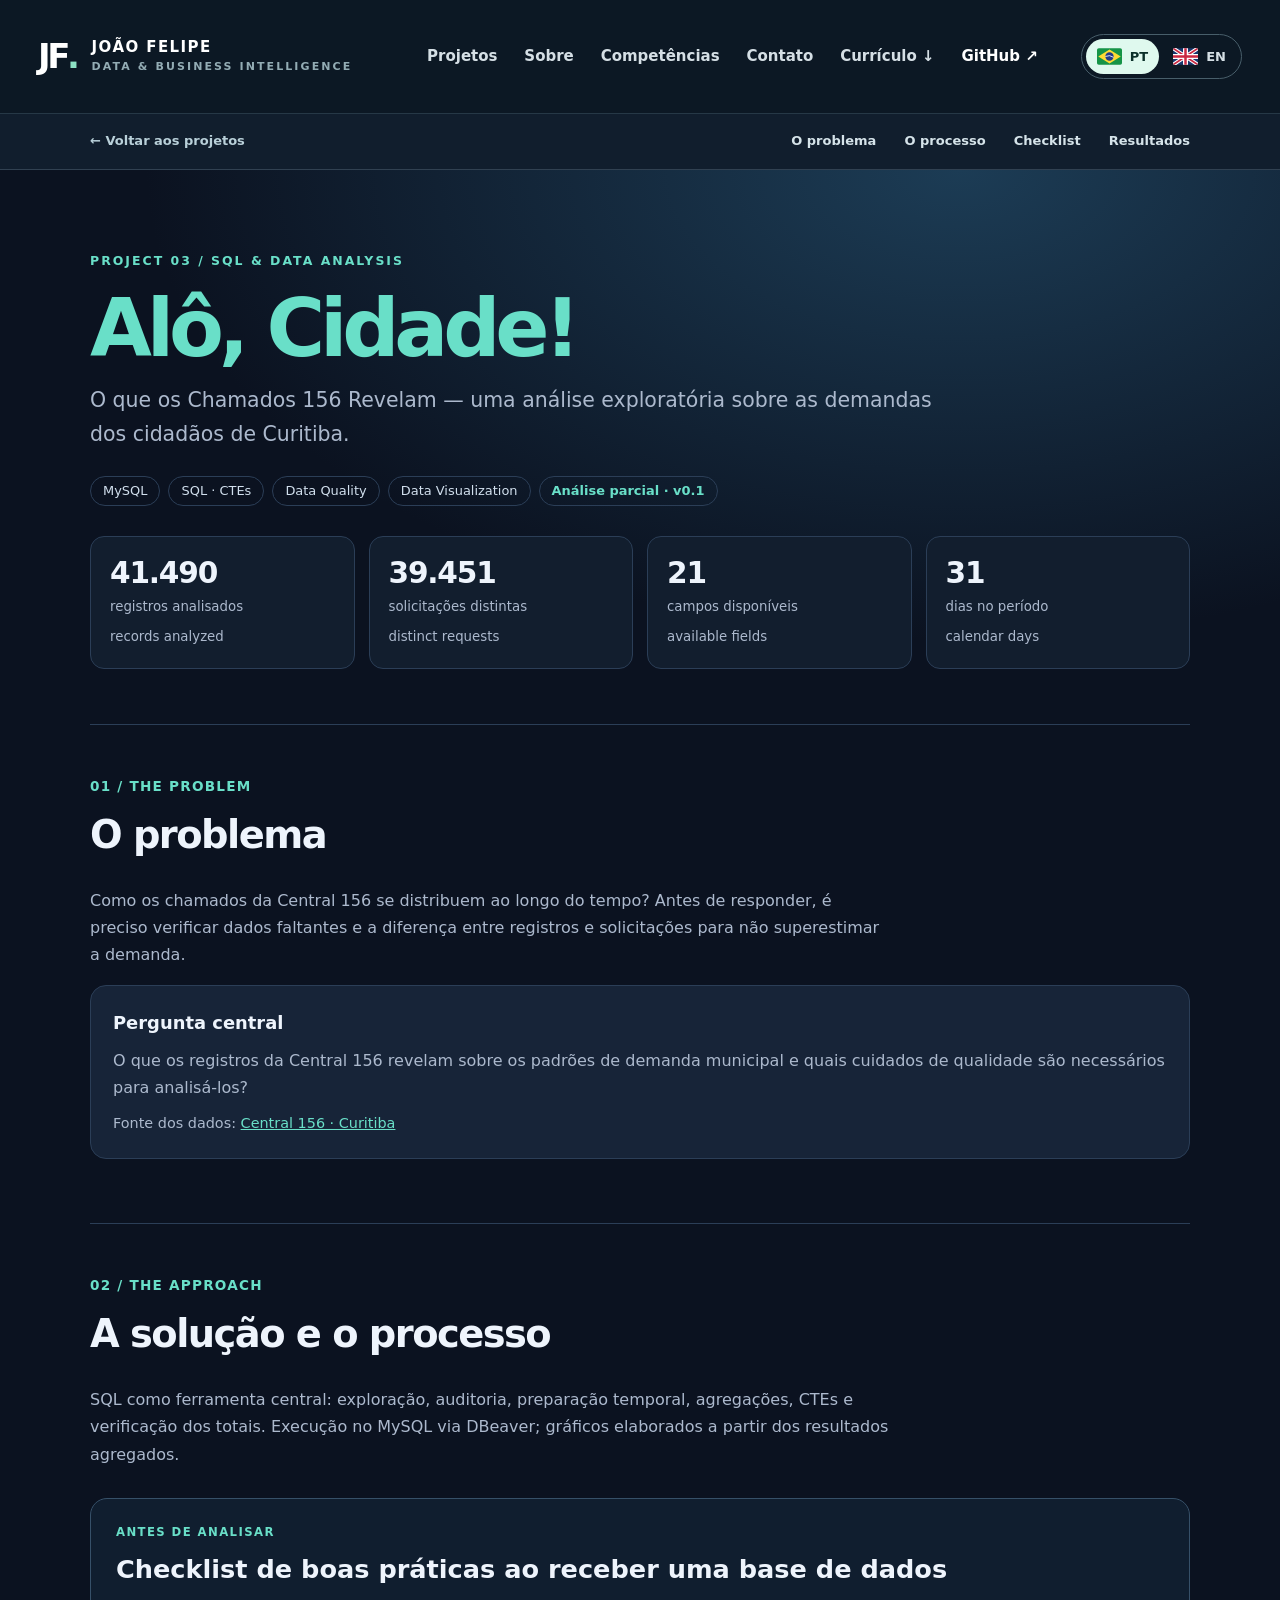
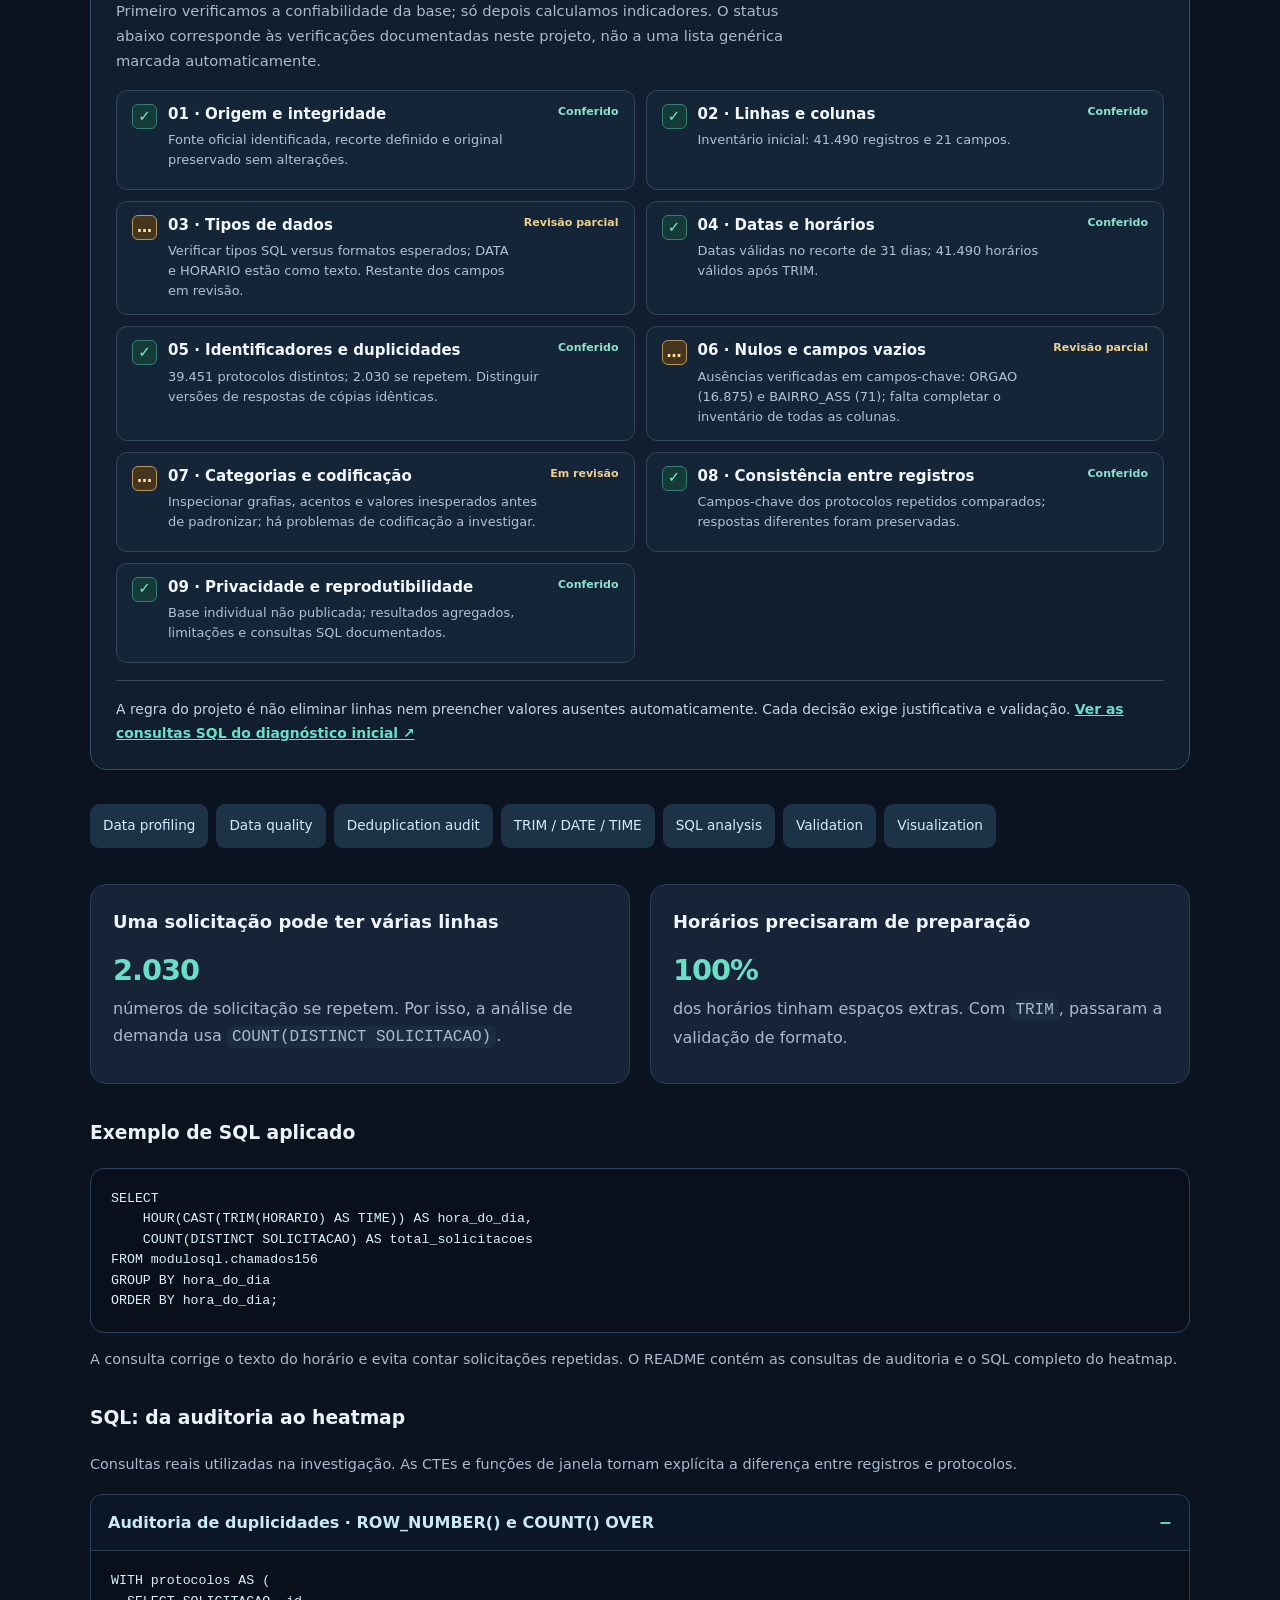
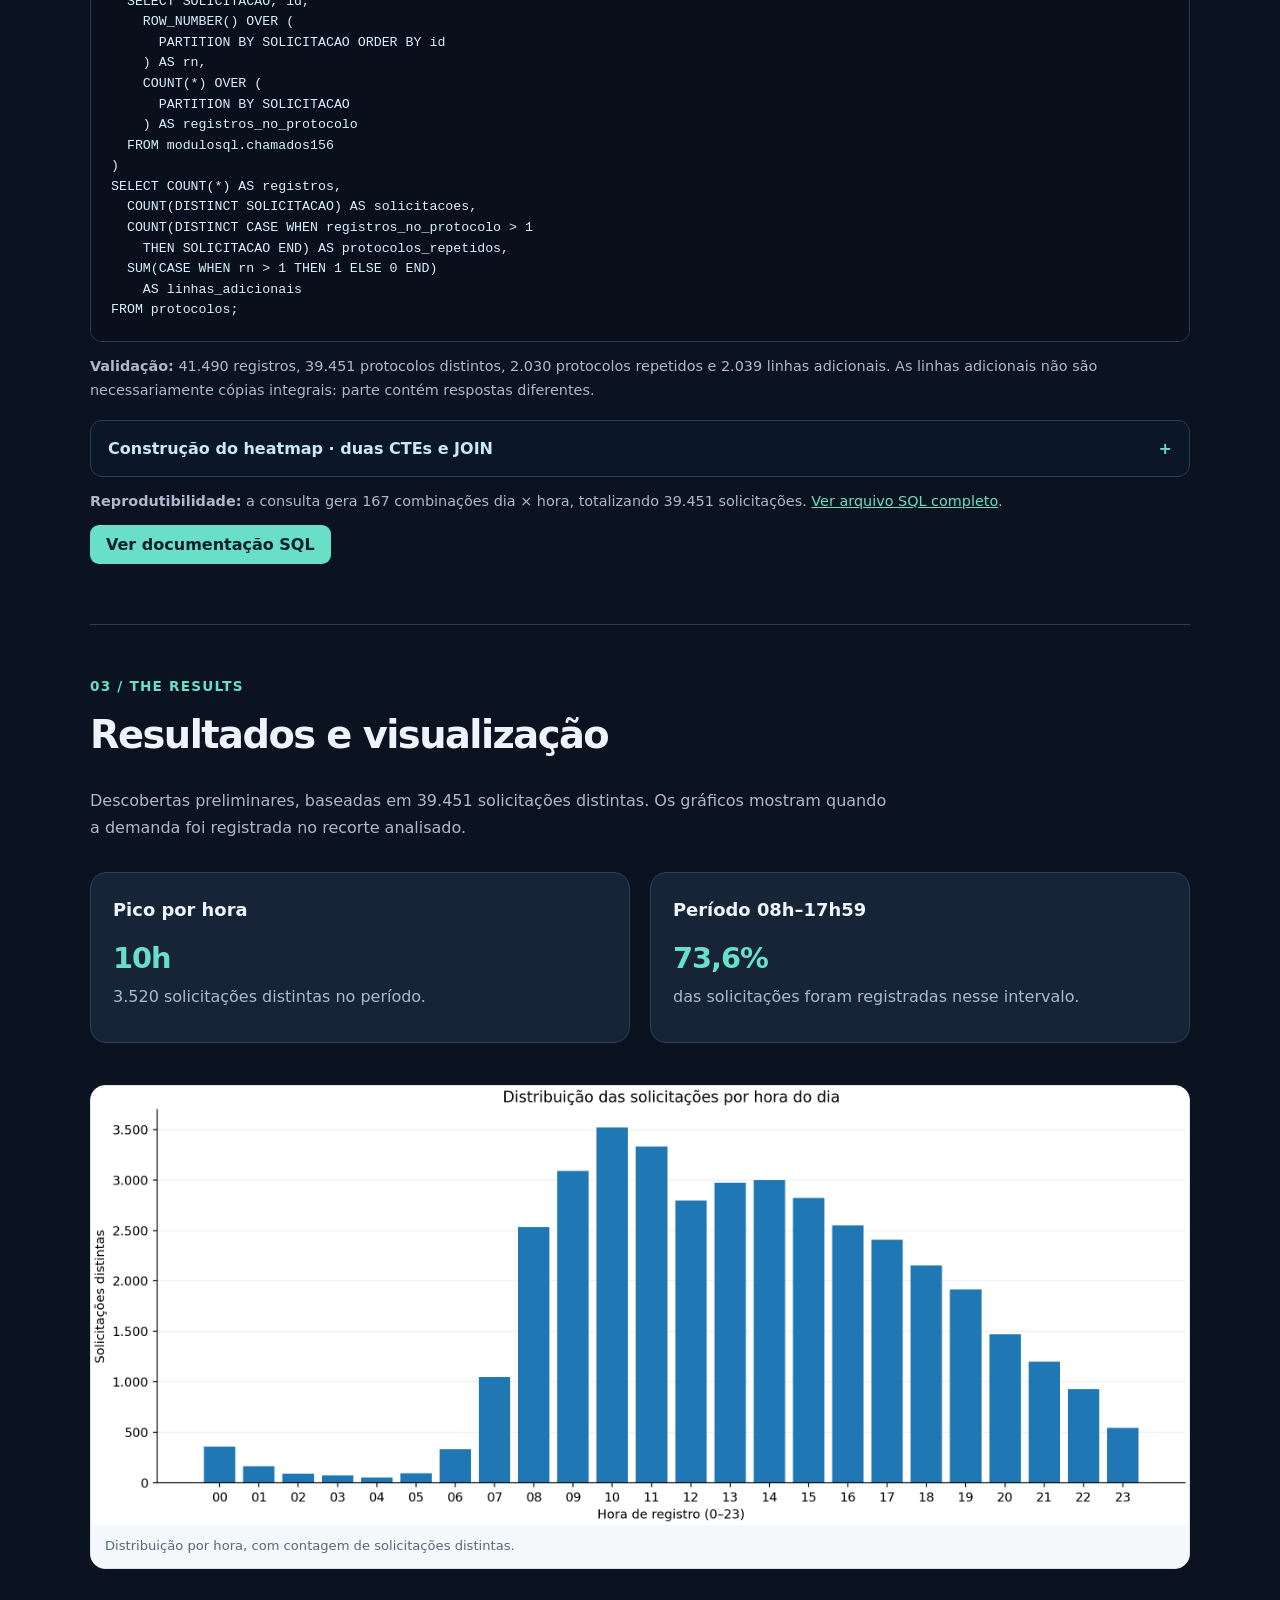
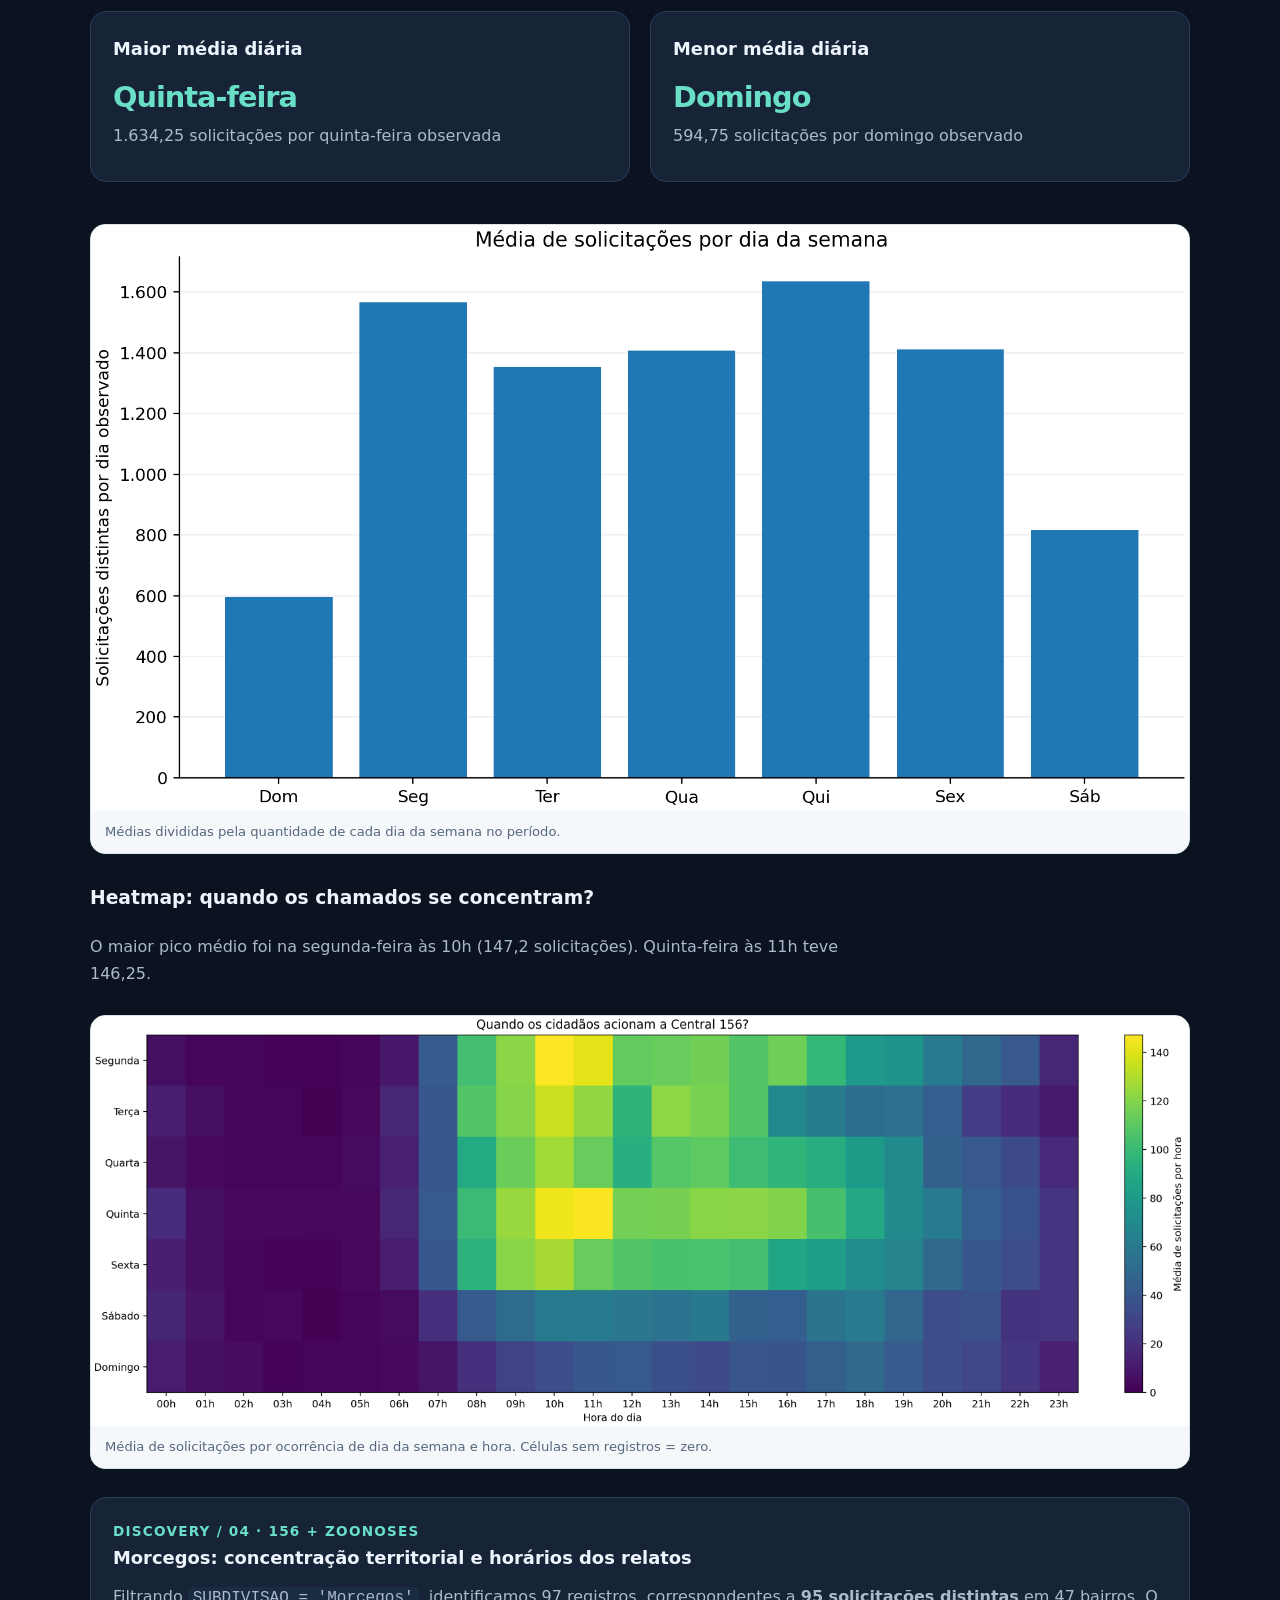
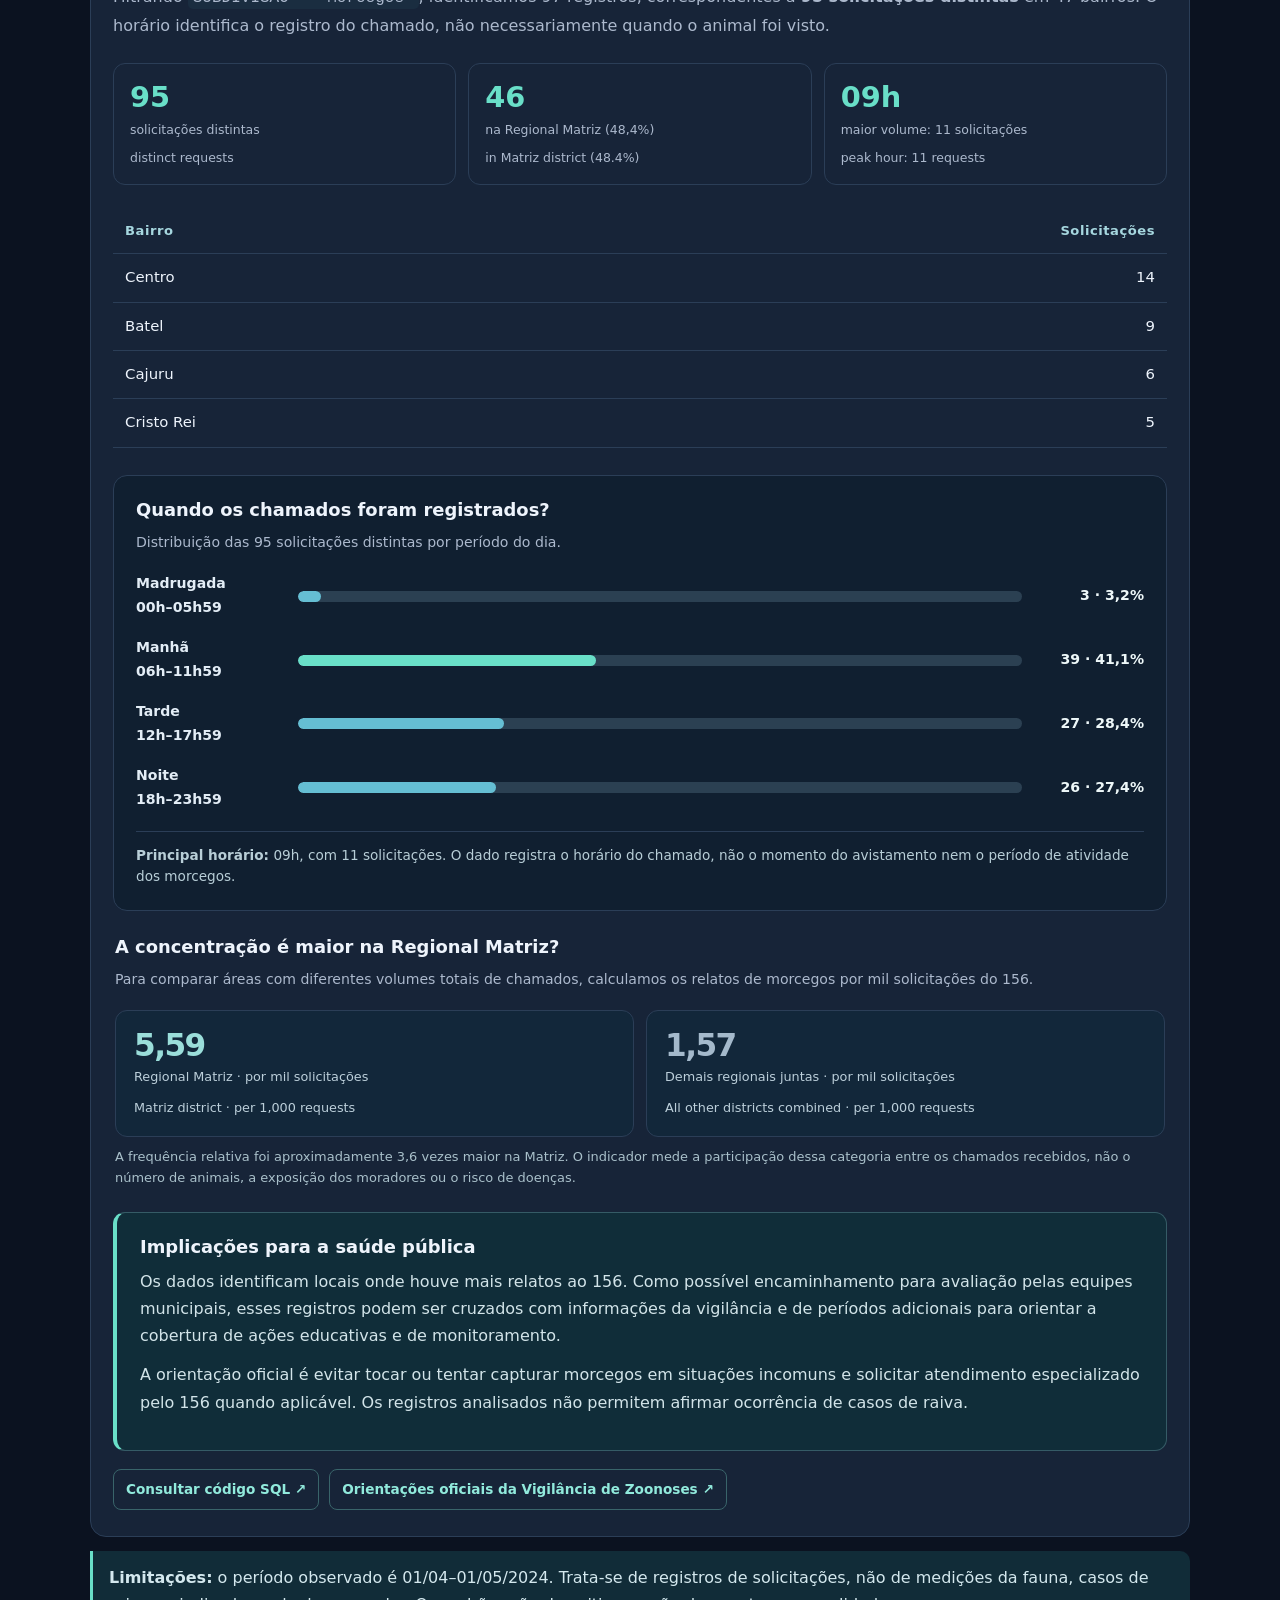
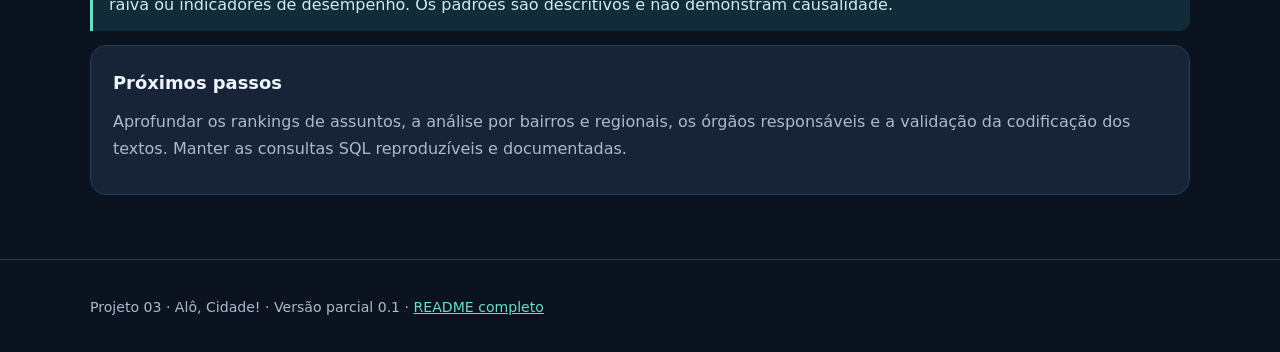
==== commit 0894d3d1: "feat: display data intake quality checklist before SQL analysis, with verified status" ====
--- a/projects/alo-cidade/index.html
+++ b/projects/alo-cidade/index.html
@@ -85,15 +85,91 @@
   .bat-ratio-grid{grid-template-columns:1fr}
   .bat-public-health{padding:18px}
 }
+
+/* Checklist de recepcao de dados — status da auditoria documentada. */
+.data-checklist{margin:30px 0 34px;padding:24px 25px;background:#101e2f;border:1px solid #365068;border-radius:17px}
+.data-checklist-heading{display:flex;justify-content:space-between;align-items:flex-start;gap:18px;flex-wrap:wrap;margin-bottom:17px}
+.data-checklist-heading h3{margin:0 0 7px;font-size:clamp(1.3rem,2vw,1.65rem)}
+.data-checklist-heading p{margin:0;color:var(--muted);font-size:.92rem;max-width:700px}
+.data-checklist-subhead{font-size:.73rem;letter-spacing:.12em;font-weight:800;text-transform:uppercase;color:var(--aqua);display:block;margin-bottom:5px}
+.data-checklist-items{display:grid;grid-template-columns:repeat(2,minmax(0,1fr));gap:11px;list-style:none;margin:17px 0;padding:0}
+.data-checklist-items li{border:1px solid #31465b;border-radius:11px;background:#142538;padding:13px 15px;display:flex;align-items:flex-start;gap:11px;min-height:100px}
+.data-checklist-marker{flex:none;border:1px solid #367f72;border-radius:6px;width:25px;height:25px;display:flex;align-items:center;justify-content:center;color:#79e9cf;background:#153b39;font-size:15px;font-weight:800}
+.data-checklist-items li[data-status="review"] .data-checklist-marker{border-color:#b89760;background:#45351d;color:#ffe1a8}
+.data-checklist-copy{flex:1;min-width:0}
+.data-checklist-copy strong{display:block;font-size:.94rem;line-height:1.4;color:#f1f7fd;margin-bottom:5px}
+.data-checklist-copy small{display:block;font-size:.81rem;line-height:1.55;color:#aec2d3}
+.data-checklist-state{display:inline-block;flex:none;font-size:.69rem;line-height:1.4;font-weight:750;color:#8ce2cd;white-space:nowrap}
+.data-checklist-items li[data-status="review"] .data-checklist-state{color:#efcf8f}
+.data-checklist-footer{margin:12px 0 0!important;padding-top:16px;border-top:1px solid #31465b;color:#c5d6e4!important;font-size:.87rem!important;line-height:1.75}
+.data-checklist-footer a{font-weight:750}
+@media(max-width:760px){.data-checklist{padding:18px 14px}.data-checklist-items{grid-template-columns:1fr}.data-checklist-items li{min-height:0}}
+@media(max-width:450px){.data-checklist-items li{flex-wrap:wrap}.data-checklist-state{margin-left:36px}}
 </style>
 </head>
 <body>
 <header class="site-nav" aria-label="Cabeçalho global do portfólio"><div class="wrap header-fallback"><a class="header-fallback-brand" href="../../index.html">JF. JOÃO FELIPE · DATA &amp; BUSINESS INTELLIGENCE</a><nav class="header-fallback-links" aria-label="Navegação principal"><a href="../../index.html#projects">Projetos</a><a href="../../index.html#about">Sobre</a><a href="../../index.html#skills">Competências</a><a href="../../index.html#contact">Contato</a><a href="https://github.com/jfwelias-tech/portfolio-dados">GitHub</a></nav></div></header>
-<div class="project-subnav"><div class="project-subnav-inner"><a class="project-subnav-back" href="../../index.html#projects" data-pt="← Voltar aos projetos" data-en="← Back to projects">← Voltar aos projetos</a><nav class="project-subnav-links" aria-label="Navegação do Projeto 03"><a href="#problem" data-pt="O problema" data-en="The problem">O problema</a><a href="#approach" data-pt="O processo" data-en="The approach">O processo</a><a href="#results" data-pt="Resultados" data-en="Results">Resultados</a></nav></div></div>
+<div class="project-subnav"><div class="project-subnav-inner"><a class="project-subnav-back" href="../../index.html#projects" data-pt="← Voltar aos projetos" data-en="← Back to projects">← Voltar aos projetos</a><nav class="project-subnav-links" aria-label="Navegação do Projeto 03"><a href="#problem" data-pt="O problema" data-en="The problem">O problema</a><a href="#approach" data-pt="O processo" data-en="The approach">O processo</a><a href="#data-checklist" data-pt="Checklist" data-en="Checklist">Checklist</a><a href="#results" data-pt="Resultados" data-en="Results">Resultados</a></nav></div></div>
 <div class="hero"><div class="wrap"><div class="eyebrow">PROJECT 03 / SQL &amp; DATA ANALYSIS</div><h1><span data-lang="pt">Alô, <span>Cidade!</span></span><span data-lang="en">Hello, <span>City!</span></span></h1><div class="subtitle" data-lang="pt">O que os Chamados 156 Revelam — uma análise exploratória sobre as demandas dos cidadãos de Curitiba.</div><div class="subtitle" data-lang="en">What the City's 156 Service Requests Reveal — an exploratory analysis of Curitiba's municipal service demand.</div><div class="chips"><span class="chip">MySQL</span><span class="chip">SQL · CTEs</span><span class="chip">Data Quality</span><span class="chip">Data Visualization</span><span class="chip status"><span data-lang="pt">Análise parcial · v0.1</span><span data-lang="en">Preliminary results · v0.1</span></span></div><div class="metrics"><div class="metric"><strong>41.490</strong><small data-lang="pt">registros analisados</small><small data-lang="en">records analyzed</small></div><div class="metric"><strong>39.451</strong><small data-lang="pt">solicitações distintas</small><small data-lang="en">distinct requests</small></div><div class="metric"><strong>21</strong><small data-lang="pt">campos disponíveis</small><small data-lang="en">available fields</small></div><div class="metric"><strong>31</strong><small data-lang="pt">dias no período</small><small data-lang="en">calendar days</small></div></div></div></div>
 <main class="wrap">
 <section id="problem"><div class="num">01 / THE PROBLEM</div><h2 class="section-title" data-lang="pt">O problema</h2><h2 class="section-title" data-lang="en">The problem</h2><p class="lead" data-lang="pt">Como os chamados da Central 156 se distribuem ao longo do tempo? Antes de responder, é preciso verificar dados faltantes e a diferença entre registros e solicitações para não superestimar a demanda.</p><p class="lead" data-lang="en">How are requests to Curitiba's municipal 156 service distributed over time? Before answering, the analysis must distinguish raw records from request IDs and assess data quality.</p><div class="panel"><h3 data-lang="pt">Pergunta central</h3><h3 data-lang="en">Core question</h3><p data-lang="pt">O que os registros da Central 156 revelam sobre os padrões de demanda municipal e quais cuidados de qualidade são necessários para analisá-los?</p><p data-lang="en">What do the service records reveal about municipal demand patterns, and what data-quality controls are necessary for reliable analysis?</p><div class="fine"><span data-lang="pt">Fonte dos dados:</span><span data-lang="en">Data source:</span> <a href="https://156.curitiba.pr.gov.br/Estatistica/Saiba-sobre-os-dados-de-atendimento-da-central-156" target="_blank" rel="noopener noreferrer">Central 156 · Curitiba</a></div></div></section>
-<section id="approach"><div class="num">02 / THE APPROACH</div><h2 class="section-title" data-lang="pt">A solução e o processo</h2><h2 class="section-title" data-lang="en">The approach</h2><p class="lead" data-lang="pt">SQL como ferramenta central: exploração, auditoria, preparação temporal, agregações, CTEs e verificação dos totais. Execução no MySQL via DBeaver; gráficos elaborados a partir dos resultados agregados.</p><p class="lead" data-lang="en">SQL is the core analytical tool: profiling, quality checks, temporal preparation, aggregations, CTEs and validation. Queries run in MySQL through DBeaver; charts use aggregated outputs.</p><div class="flow"><span class="step">Data profiling</span><span class="step">Data quality</span><span class="step">Deduplication audit</span><span class="step">TRIM / DATE / TIME</span><span class="step">SQL analysis</span><span class="step">Validation</span><span class="step">Visualization</span></div><div class="cols"><div class="panel"><h3 data-lang="pt">Uma solicitação pode ter várias linhas</h3><h3 data-lang="en">One request can have several rows</h3><p data-lang="pt"><span class="stat">2.030</span><br>números de solicitação se repetem. Por isso, a análise de demanda usa <code>COUNT(DISTINCT SOLICITACAO)</code>.</p><p data-lang="en"><span class="stat">2,030</span><br>request IDs appear more than once. Demand indicators use <code>COUNT(DISTINCT SOLICITACAO)</code>.</p></div><div class="panel"><h3 data-lang="pt">Horários precisaram de preparação</h3><h3 data-lang="en">Time values needed preparation</h3><p data-lang="pt"><span class="stat">100%</span><br>dos horários tinham espaços extras. Com <code>TRIM</code>, passaram a validação de formato.</p><p data-lang="en"><span class="stat">100%</span><br>of time strings included trailing spaces. They passed format checks after <code>TRIM</code>.</p></div></div><h3 data-lang="pt">Exemplo de SQL aplicado</h3><h3 data-lang="en">Applied SQL example</h3><pre><code>SELECT
+<section id="approach"><div class="num">02 / THE APPROACH</div><h2 class="section-title" data-lang="pt">A solução e o processo</h2><h2 class="section-title" data-lang="en">The approach</h2><p class="lead" data-lang="pt">SQL como ferramenta central: exploração, auditoria, preparação temporal, agregações, CTEs e verificação dos totais. Execução no MySQL via DBeaver; gráficos elaborados a partir dos resultados agregados.</p><p class="lead" data-lang="en">SQL is the core analytical tool: profiling, quality checks, temporal preparation, aggregations, CTEs and validation. Queries run in MySQL through DBeaver; charts use aggregated outputs.</p><div class="data-checklist" id="data-checklist">
+  <div class="data-checklist-heading">
+    <div>
+      <span class="data-checklist-subhead" data-pt="ANTES DE ANALISAR" data-en="BEFORE ANALYSIS">ANTES DE ANALISAR</span>
+      <h3 data-pt="Checklist de boas práticas ao receber uma base de dados" data-en="Data intake &amp; quality checklist">Checklist de boas práticas ao receber uma base de dados</h3>
+      <p data-pt="Primeiro verificamos a confiabilidade da base; só depois calculamos indicadores. O status abaixo corresponde às verificações documentadas neste projeto, não a uma lista genérica marcada automaticamente." data-en="We inspect the data before calculating metrics. The status below reflects checks documented in this project, rather than automatically marking every generic best practice as completed.">Primeiro verificamos a confiabilidade da base; só depois calculamos indicadores. O status abaixo corresponde às verificações documentadas neste projeto, não a uma lista genérica marcada automaticamente.</p>
+    </div>
+  </div>
+  <ul class="data-checklist-items">
+    <li data-status="done">
+      <span class="data-checklist-marker" aria-hidden="true">✓</span>
+      <div class="data-checklist-copy"><strong data-pt="01 · Origem e integridade" data-en="01 · Source and integrity">01 · Origem e integridade</strong><small data-pt="Fonte oficial identificada, recorte definido e original preservado sem alterações." data-en="Official source identified, time window documented, original dataset kept unchanged.">Fonte oficial identificada, recorte definido e original preservado sem alterações.</small></div>
+      <span class="data-checklist-state" data-pt="Conferido" data-en="Checked">Conferido</span>
+    </li>
+    <li data-status="done">
+      <span class="data-checklist-marker" aria-hidden="true">✓</span>
+      <div class="data-checklist-copy"><strong data-pt="02 · Linhas e colunas" data-en="02 · Rows and columns">02 · Linhas e colunas</strong><small data-pt="Inventário inicial: 41.490 registros e 21 campos." data-en="Initial inventory: 41,490 rows and 21 fields.">Inventário inicial: 41.490 registros e 21 campos.</small></div>
+      <span class="data-checklist-state" data-pt="Conferido" data-en="Checked">Conferido</span>
+    </li>
+    <li data-status="review">
+      <span class="data-checklist-marker" aria-hidden="true">…</span>
+      <div class="data-checklist-copy"><strong data-pt="03 · Tipos de dados" data-en="03 · Data types">03 · Tipos de dados</strong><small data-pt="Verificar tipos SQL versus formatos esperados; DATA e HORARIO estão como texto. Restante dos campos em revisão." data-en="Compare SQL data types with expected formats; DATA and HORARIO are stored as text. Other fields remain under review.">Verificar tipos SQL versus formatos esperados; DATA e HORARIO estão como texto. Restante dos campos em revisão.</small></div>
+      <span class="data-checklist-state" data-pt="Revisão parcial" data-en="Partially checked">Revisão parcial</span>
+    </li>
+    <li data-status="done">
+      <span class="data-checklist-marker" aria-hidden="true">✓</span>
+      <div class="data-checklist-copy"><strong data-pt="04 · Datas e horários" data-en="04 · Dates and times">04 · Datas e horários</strong><small data-pt="Datas válidas no recorte de 31 dias; 41.490 horários válidos após TRIM." data-en="Dates validated across 31 calendar days; 41,490 valid times after TRIM.">Datas válidas no recorte de 31 dias; 41.490 horários válidos após TRIM.</small></div>
+      <span class="data-checklist-state" data-pt="Conferido" data-en="Checked">Conferido</span>
+    </li>
+    <li data-status="done">
+      <span class="data-checklist-marker" aria-hidden="true">✓</span>
+      <div class="data-checklist-copy"><strong data-pt="05 · Identificadores e duplicidades" data-en="05 · Keys and duplicates">05 · Identificadores e duplicidades</strong><small data-pt="39.451 protocolos distintos; 2.030 se repetem. Distinguir versões de respostas de cópias idênticas." data-en="39,451 distinct request IDs; 2,030 repeated. Distinguish response versions from identical copies.">39.451 protocolos distintos; 2.030 se repetem. Distinguir versões de respostas de cópias idênticas.</small></div>
+      <span class="data-checklist-state" data-pt="Conferido" data-en="Checked">Conferido</span>
+    </li>
+    <li data-status="review">
+      <span class="data-checklist-marker" aria-hidden="true">…</span>
+      <div class="data-checklist-copy"><strong data-pt="06 · Nulos e campos vazios" data-en="06 · Nulls and blanks">06 · Nulos e campos vazios</strong><small data-pt="Ausências verificadas em campos-chave: ORGAO (16.875) e BAIRRO_ASS (71); falta completar o inventário de todas as colunas." data-en="Missingness checked in key fields: ORGAO (16,875), BAIRRO_ASS (71); full column-by-column audit is pending.">Ausências verificadas em campos-chave: ORGAO (16.875) e BAIRRO_ASS (71); falta completar o inventário de todas as colunas.</small></div>
+      <span class="data-checklist-state" data-pt="Revisão parcial" data-en="Partially checked">Revisão parcial</span>
+    </li>
+    <li data-status="review">
+      <span class="data-checklist-marker" aria-hidden="true">…</span>
+      <div class="data-checklist-copy"><strong data-pt="07 · Categorias e codificação" data-en="07 · Categories and encoding">07 · Categorias e codificação</strong><small data-pt="Inspecionar grafias, acentos e valores inesperados antes de padronizar; há problemas de codificação a investigar." data-en="Inspect spelling, accents and unexpected values before standardization; encoding issues remain to be investigated.">Inspecionar grafias, acentos e valores inesperados antes de padronizar; há problemas de codificação a investigar.</small></div>
+      <span class="data-checklist-state" data-pt="Em revisão" data-en="Under review">Em revisão</span>
+    </li>
+    <li data-status="done">
+      <span class="data-checklist-marker" aria-hidden="true">✓</span>
+      <div class="data-checklist-copy"><strong data-pt="08 · Consistência entre registros" data-en="08 · Cross-record consistency">08 · Consistência entre registros</strong><small data-pt="Campos-chave dos protocolos repetidos comparados; respostas diferentes foram preservadas." data-en="Key fields of repeated requests compared; differing responses were preserved.">Campos-chave dos protocolos repetidos comparados; respostas diferentes foram preservadas.</small></div>
+      <span class="data-checklist-state" data-pt="Conferido" data-en="Checked">Conferido</span>
+    </li>
+    <li data-status="done">
+      <span class="data-checklist-marker" aria-hidden="true">✓</span>
+      <div class="data-checklist-copy"><strong data-pt="09 · Privacidade e reprodutibilidade" data-en="09 · Privacy and reproducibility">09 · Privacidade e reprodutibilidade</strong><small data-pt="Base individual não publicada; resultados agregados, limitações e consultas SQL documentados." data-en="Individual-level records not published; aggregates, limitations and SQL scripts documented.">Base individual não publicada; resultados agregados, limitações e consultas SQL documentados.</small></div>
+      <span class="data-checklist-state" data-pt="Conferido" data-en="Checked">Conferido</span>
+    </li>
+  </ul>
+  <p class="data-checklist-footer" data-pt="A regra do projeto é não eliminar linhas nem preencher valores ausentes automaticamente. Cada decisão exige justificativa e validação. <a href='sql/00_checklist_recebimento.sql'>Ver as consultas SQL do diagnóstico inicial ↗</a>" data-en="We do not delete rows or fill missing values automatically. Every decision requires justification and validation. <a href='sql/00_checklist_recebimento.sql'>See the initial SQL profiling queries ↗</a>">A regra do projeto é não eliminar linhas nem preencher valores ausentes automaticamente. Cada decisão exige justificativa e validação. <a href="sql/00_checklist_recebimento.sql">Ver as consultas SQL do diagnóstico inicial ↗</a></p>
+</div><div class="flow"><span class="step">Data profiling</span><span class="step">Data quality</span><span class="step">Deduplication audit</span><span class="step">TRIM / DATE / TIME</span><span class="step">SQL analysis</span><span class="step">Validation</span><span class="step">Visualization</span></div><div class="cols"><div class="panel"><h3 data-lang="pt">Uma solicitação pode ter várias linhas</h3><h3 data-lang="en">One request can have several rows</h3><p data-lang="pt"><span class="stat">2.030</span><br>números de solicitação se repetem. Por isso, a análise de demanda usa <code>COUNT(DISTINCT SOLICITACAO)</code>.</p><p data-lang="en"><span class="stat">2,030</span><br>request IDs appear more than once. Demand indicators use <code>COUNT(DISTINCT SOLICITACAO)</code>.</p></div><div class="panel"><h3 data-lang="pt">Horários precisaram de preparação</h3><h3 data-lang="en">Time values needed preparation</h3><p data-lang="pt"><span class="stat">100%</span><br>dos horários tinham espaços extras. Com <code>TRIM</code>, passaram a validação de formato.</p><p data-lang="en"><span class="stat">100%</span><br>of time strings included trailing spaces. They passed format checks after <code>TRIM</code>.</p></div></div><h3 data-lang="pt">Exemplo de SQL aplicado</h3><h3 data-lang="en">Applied SQL example</h3><pre><code>SELECT
     HOUR(CAST(TRIM(HORARIO) AS TIME)) AS hora_do_dia,
     COUNT(DISTINCT SOLICITACAO) AS total_solicitacoes
 FROM modulosql.chamados156
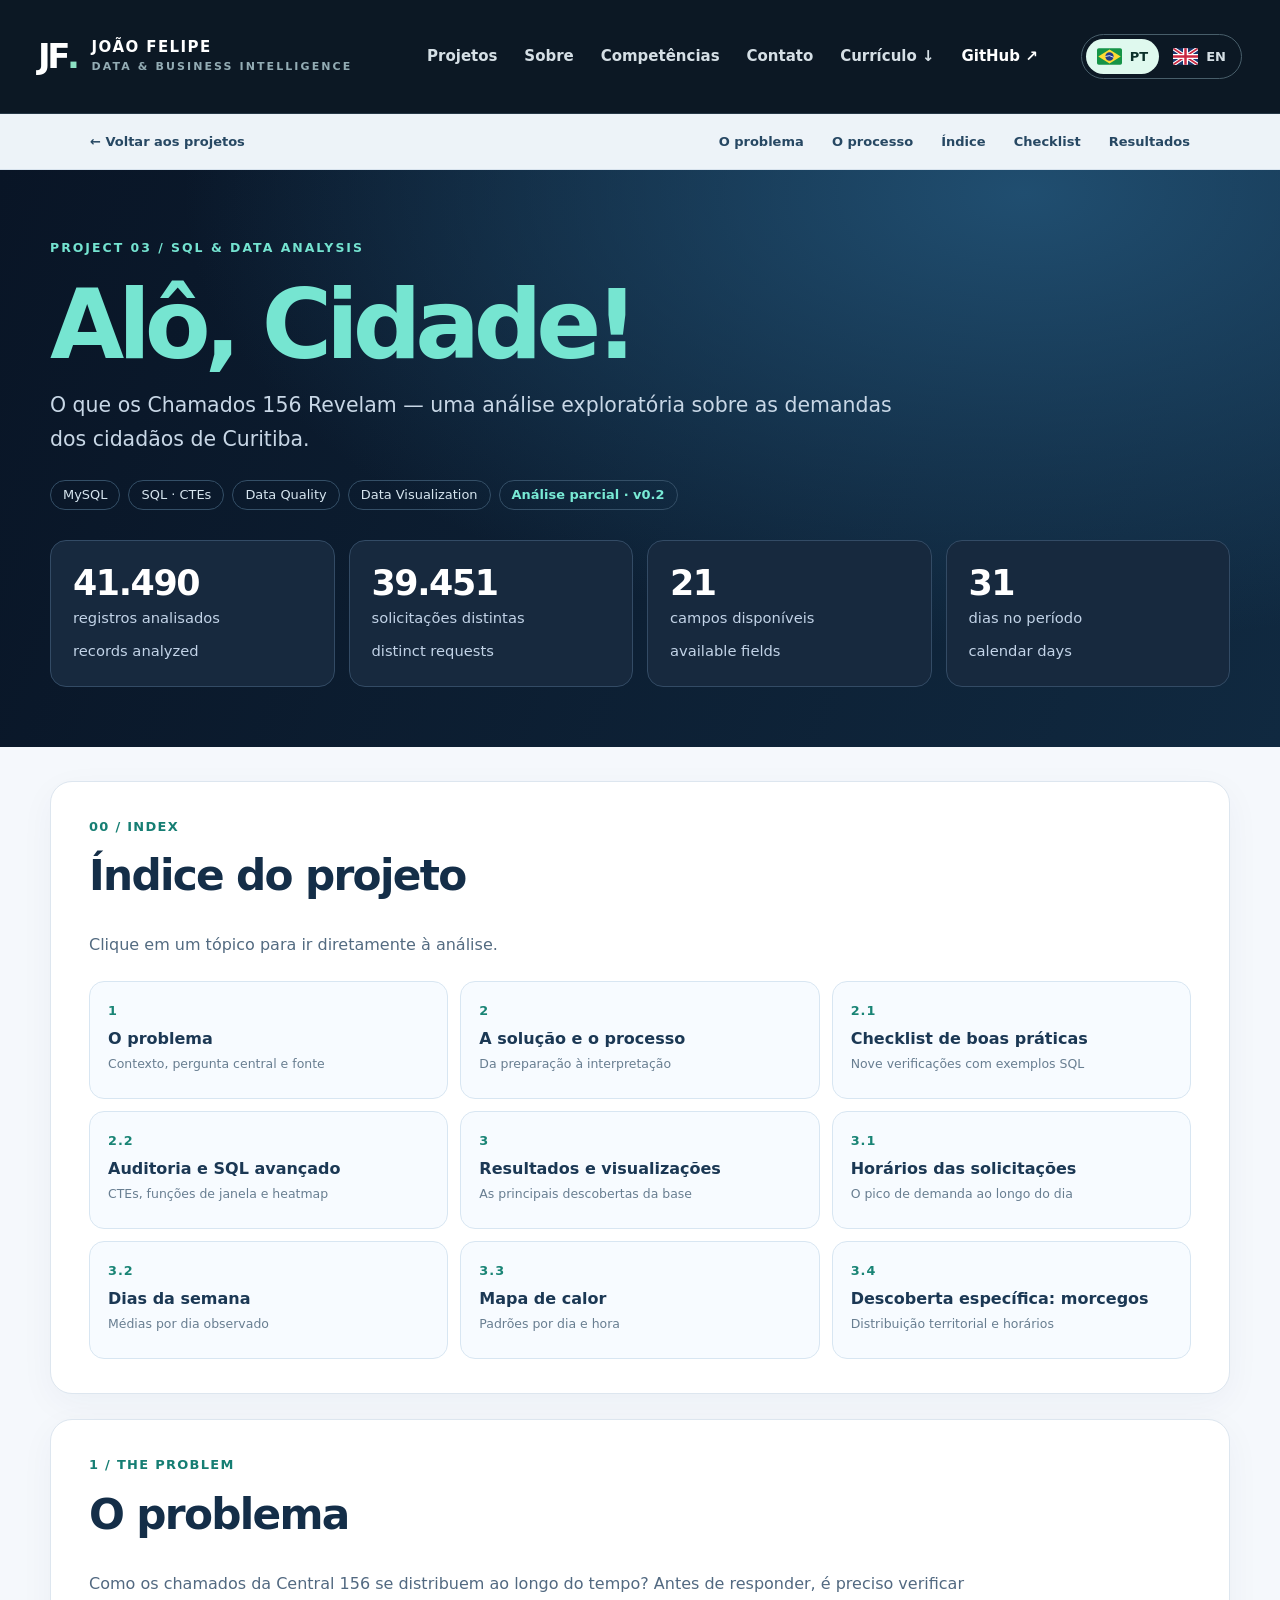
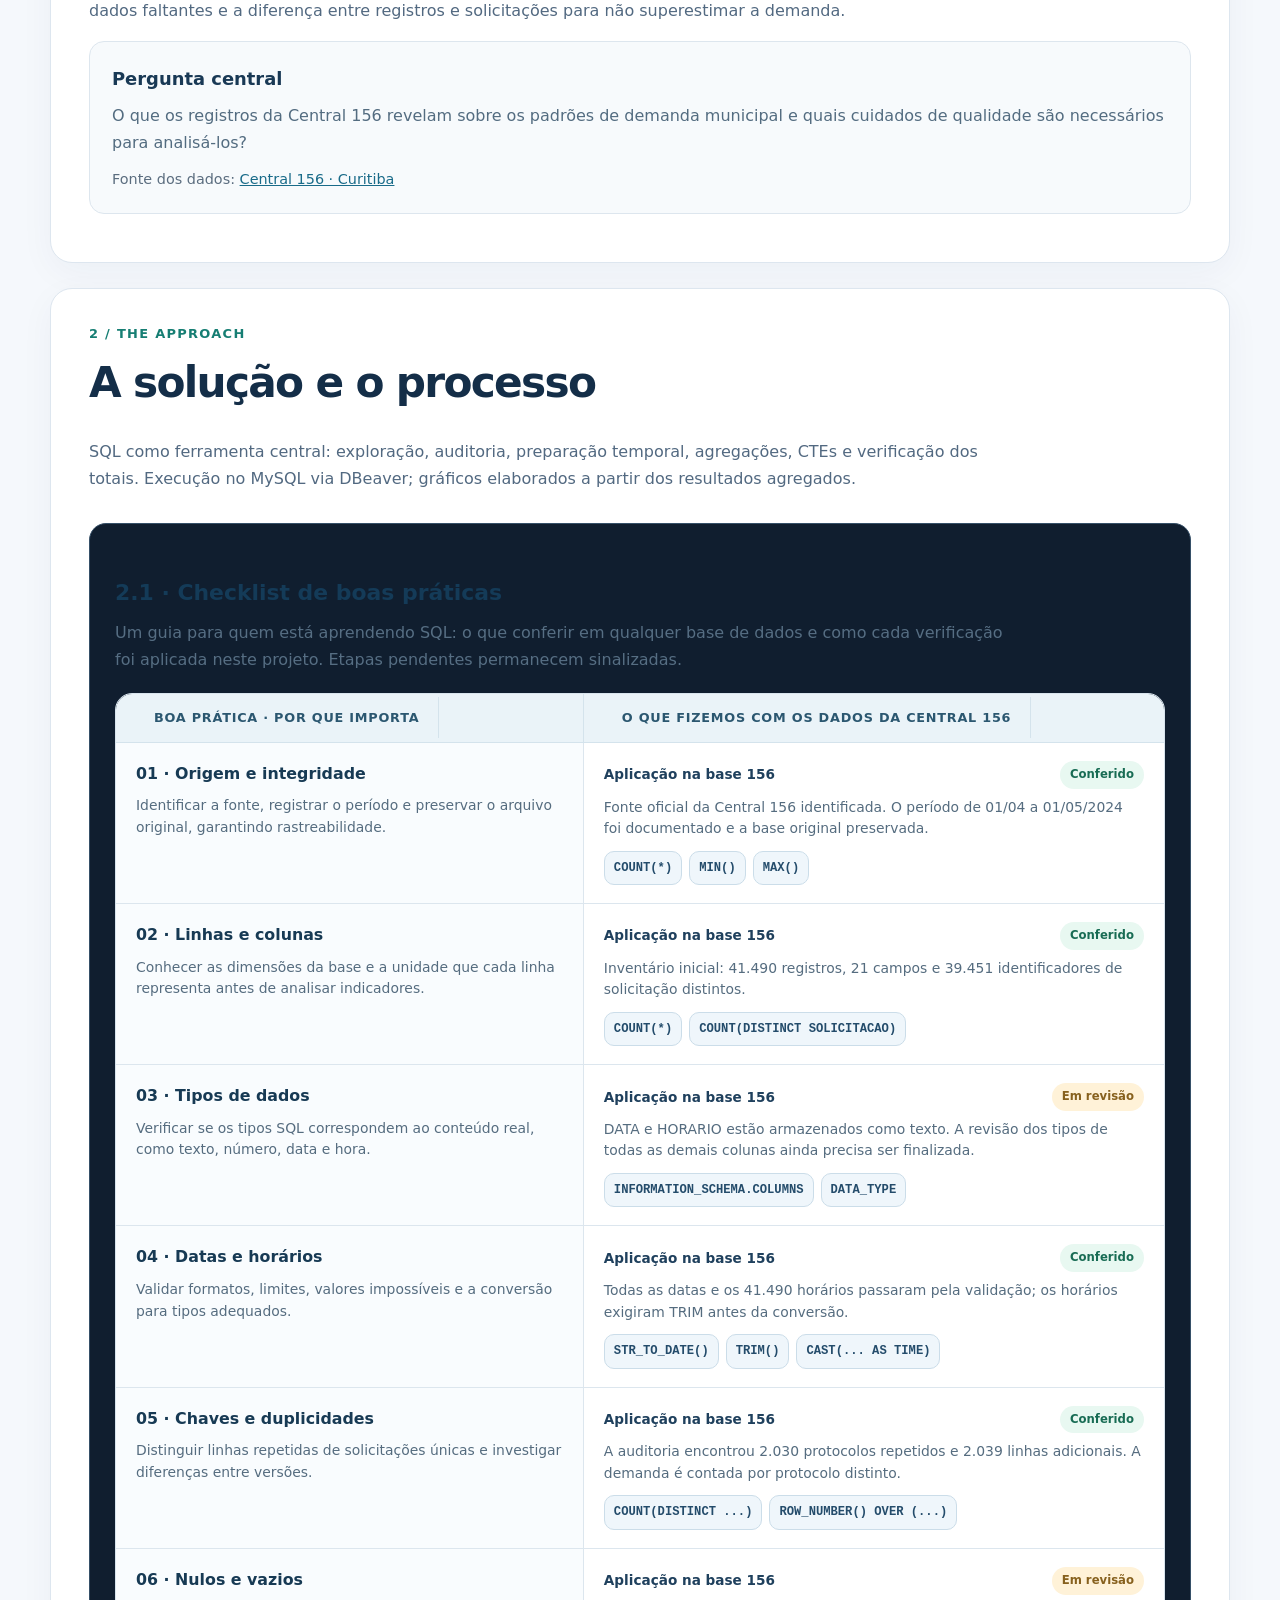
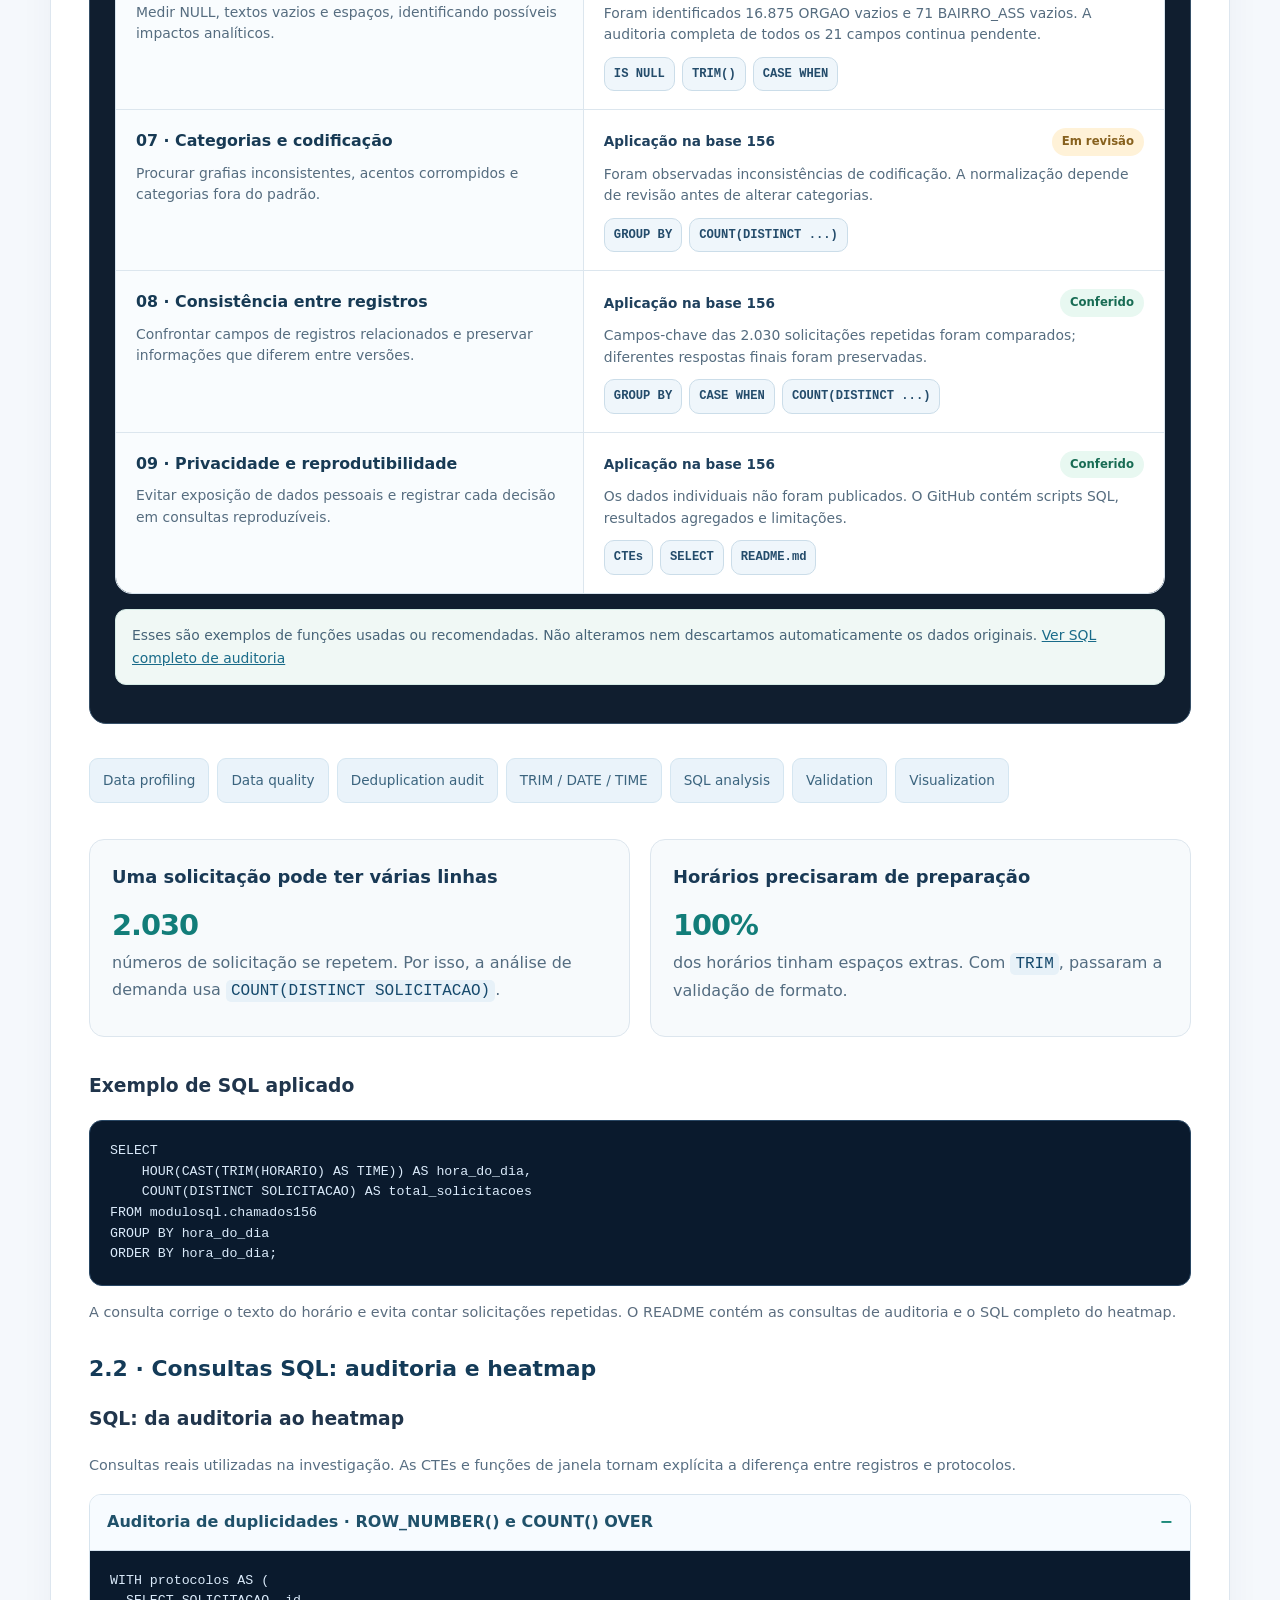
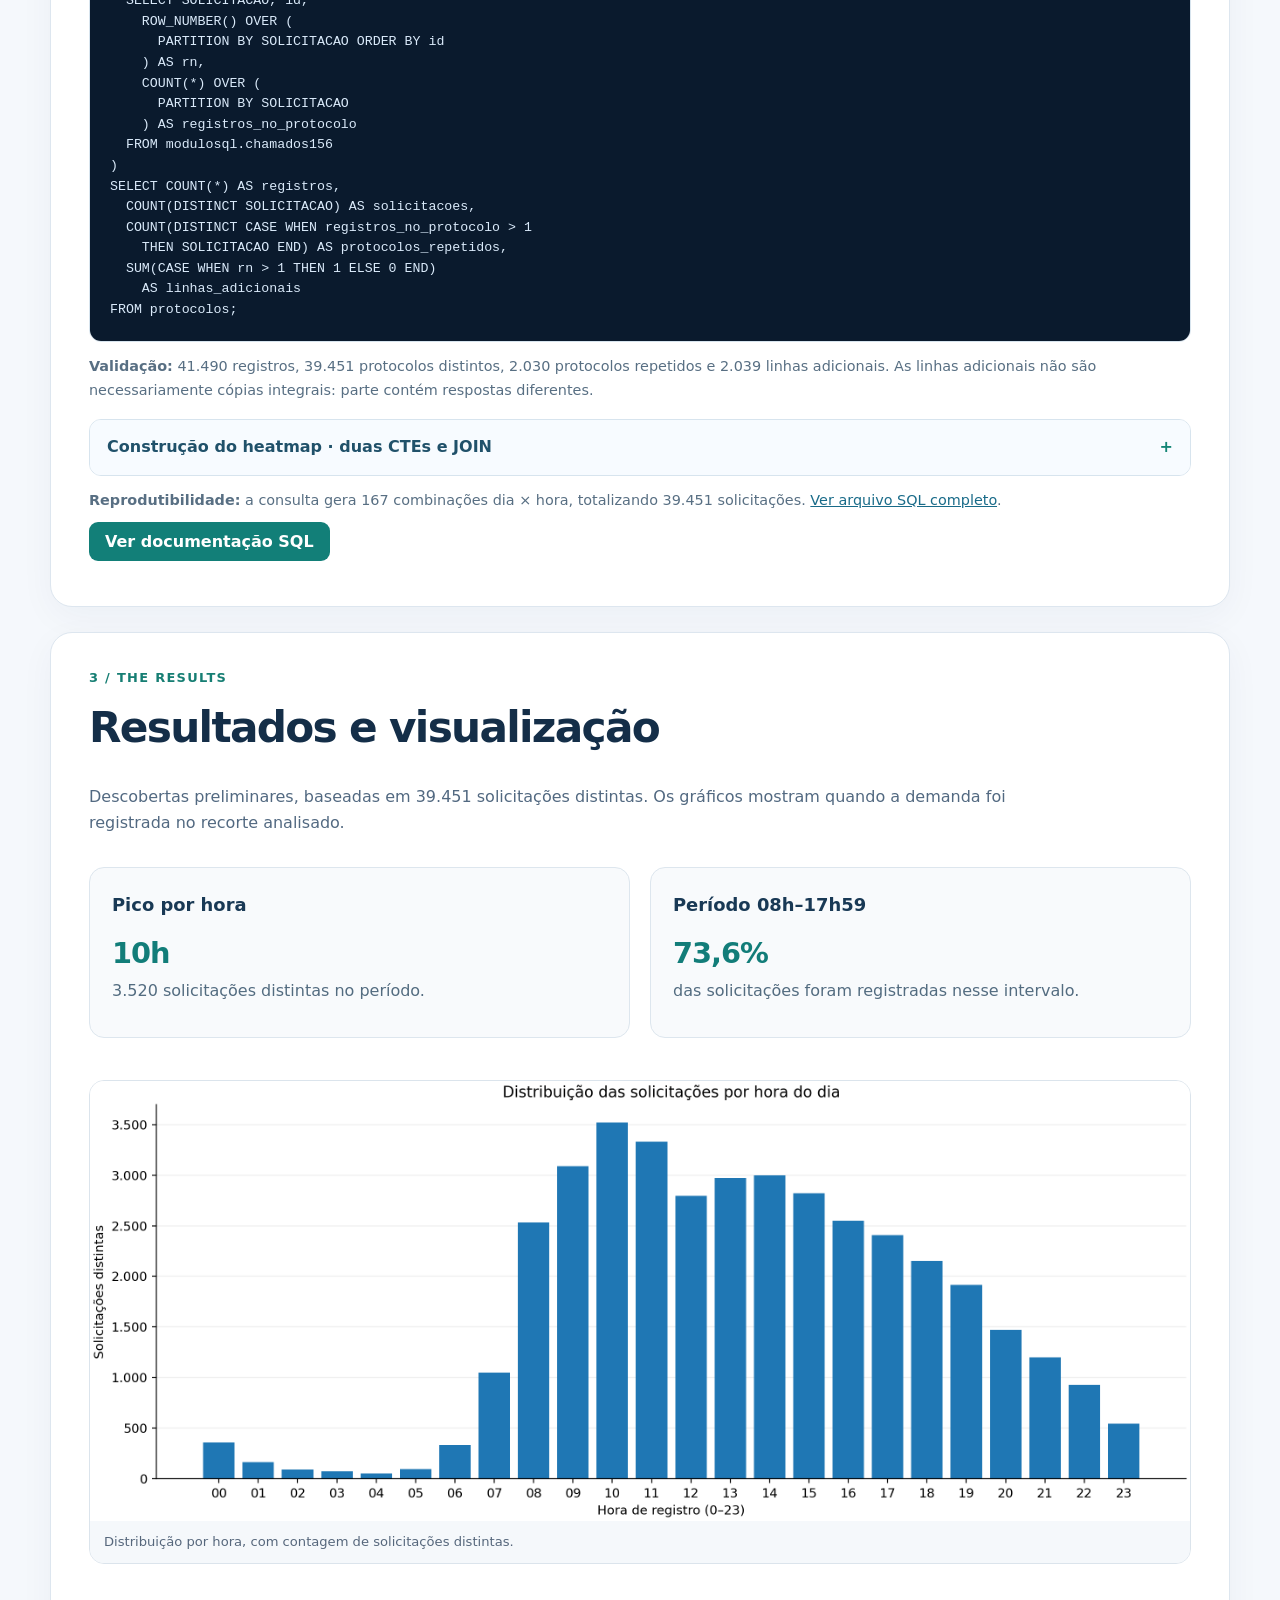
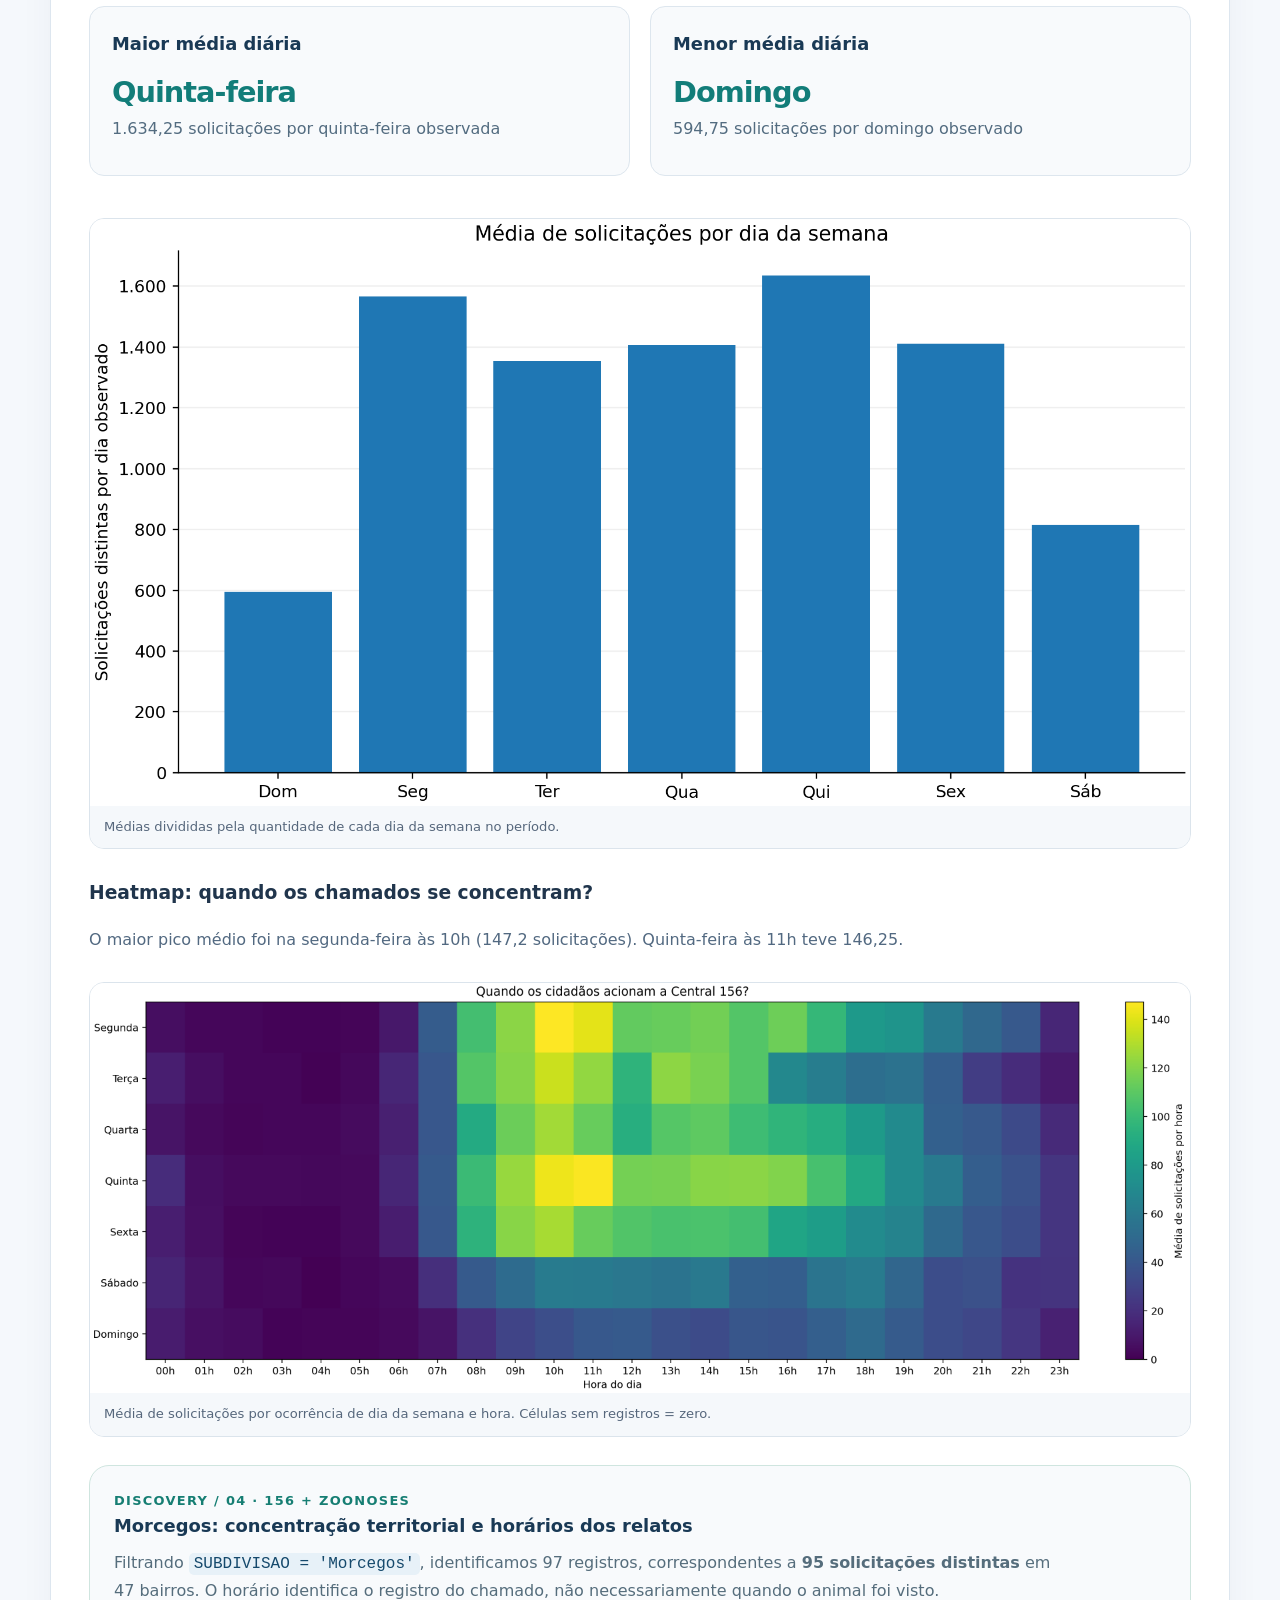
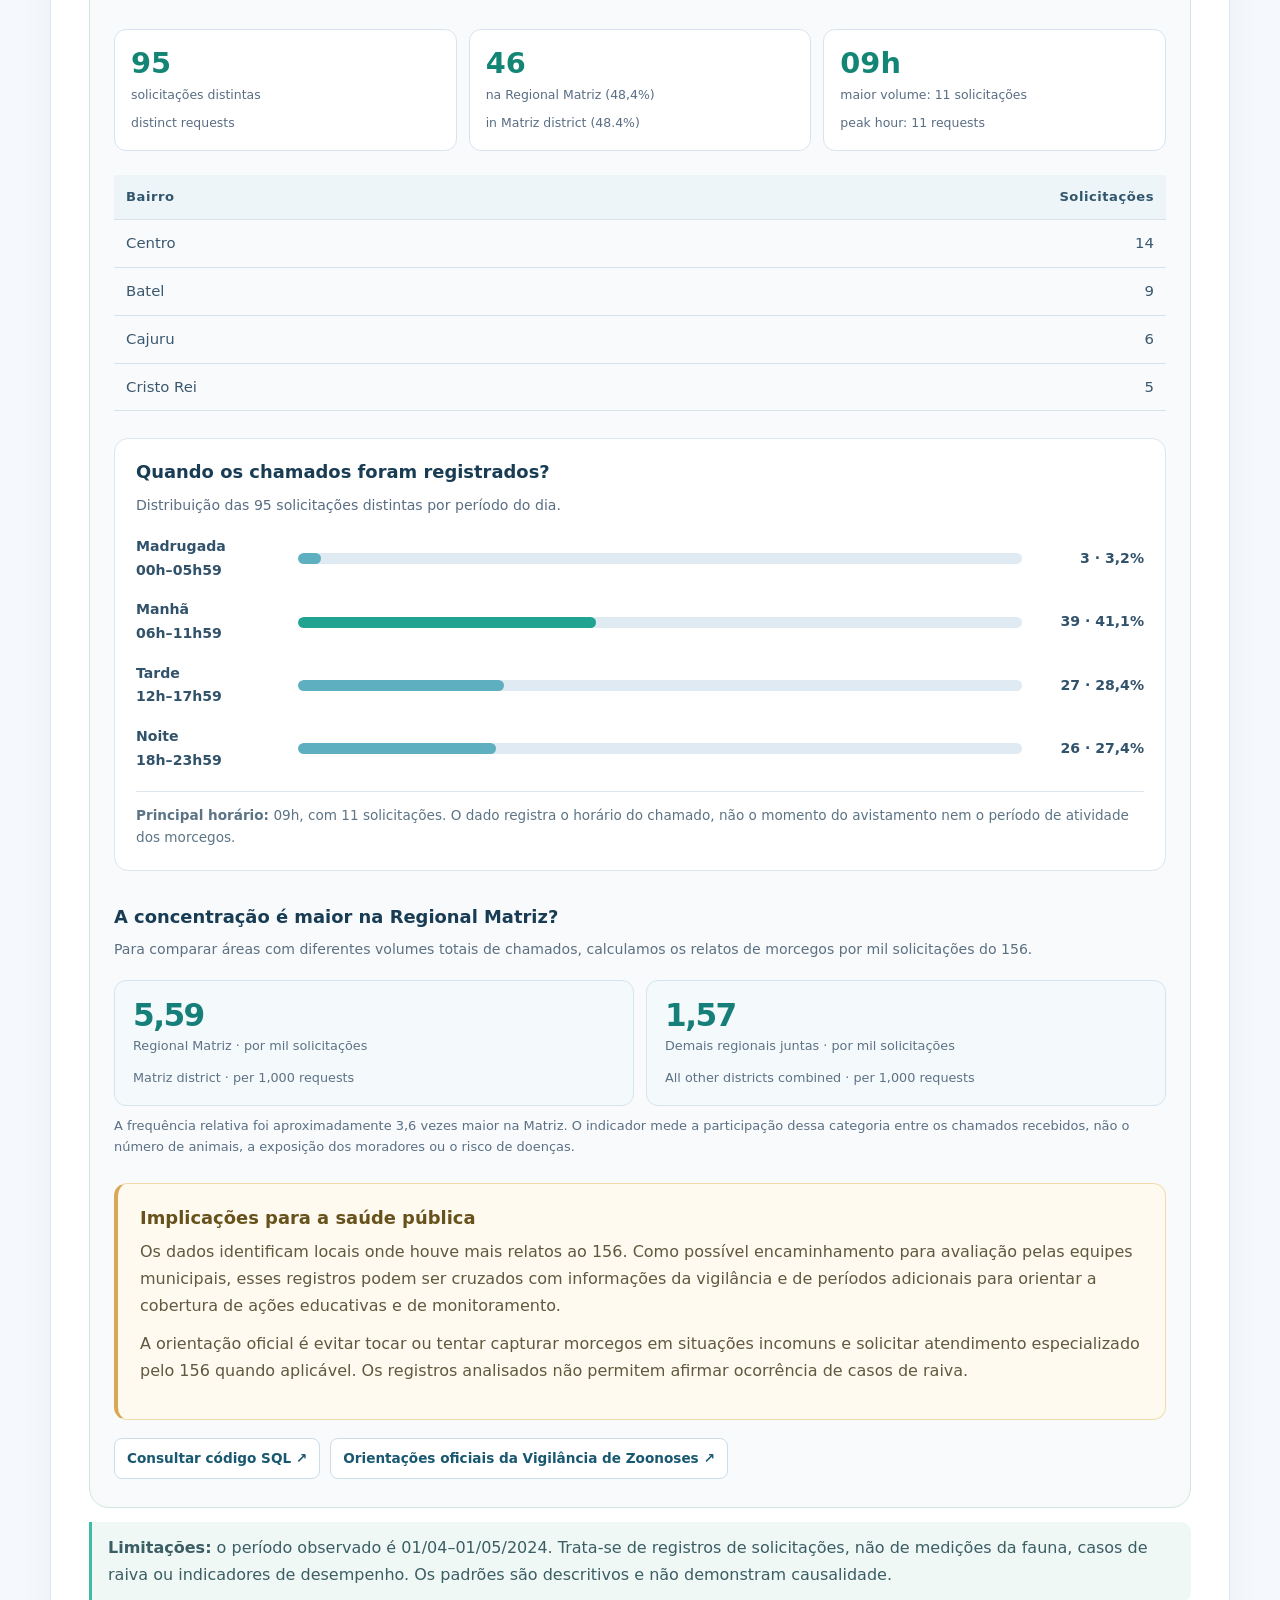
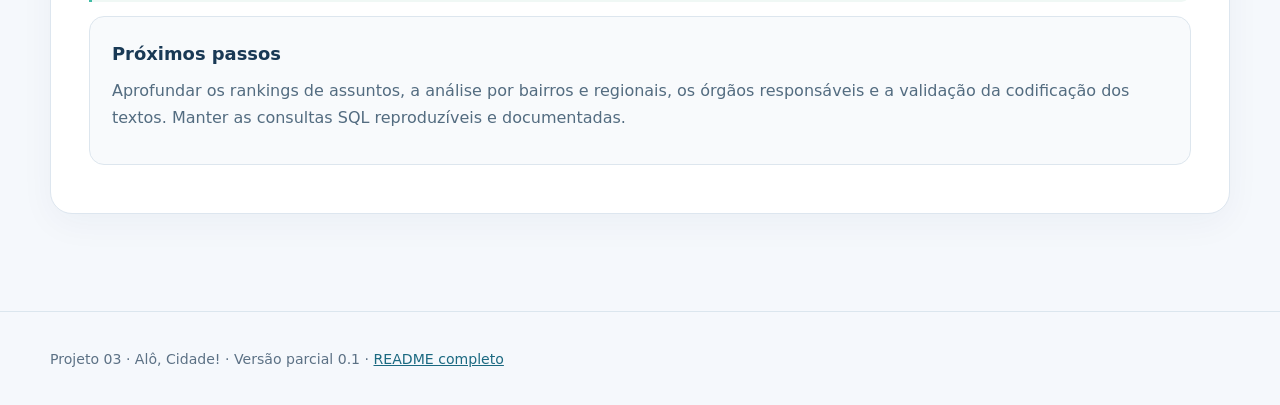
==== commit 7ef8f647: "feat: add clickable index and bilingual two-column SQL learning checklist" ====
--- a/projects/alo-cidade/index.html
+++ b/projects/alo-cidade/index.html
@@ -106,75 +106,77 @@
 @media(max-width:760px){.data-checklist{padding:18px 14px}.data-checklist-items{grid-template-columns:1fr}.data-checklist-items li{min-height:0}}
 @media(max-width:450px){.data-checklist-items li{flex-wrap:wrap}.data-checklist-state{margin-left:36px}}
 </style>
+<link rel="stylesheet" href="assets/layout-v2.css?v=2">
 </head>
 <body>
 <header class="site-nav" aria-label="Cabeçalho global do portfólio"><div class="wrap header-fallback"><a class="header-fallback-brand" href="../../index.html">JF. JOÃO FELIPE · DATA &amp; BUSINESS INTELLIGENCE</a><nav class="header-fallback-links" aria-label="Navegação principal"><a href="../../index.html#projects">Projetos</a><a href="../../index.html#about">Sobre</a><a href="../../index.html#skills">Competências</a><a href="../../index.html#contact">Contato</a><a href="https://github.com/jfwelias-tech/portfolio-dados">GitHub</a></nav></div></header>
-<div class="project-subnav"><div class="project-subnav-inner"><a class="project-subnav-back" href="../../index.html#projects" data-pt="← Voltar aos projetos" data-en="← Back to projects">← Voltar aos projetos</a><nav class="project-subnav-links" aria-label="Navegação do Projeto 03"><a href="#problem" data-pt="O problema" data-en="The problem">O problema</a><a href="#approach" data-pt="O processo" data-en="The approach">O processo</a><a href="#data-checklist" data-pt="Checklist" data-en="Checklist">Checklist</a><a href="#results" data-pt="Resultados" data-en="Results">Resultados</a></nav></div></div>
-<div class="hero"><div class="wrap"><div class="eyebrow">PROJECT 03 / SQL &amp; DATA ANALYSIS</div><h1><span data-lang="pt">Alô, <span>Cidade!</span></span><span data-lang="en">Hello, <span>City!</span></span></h1><div class="subtitle" data-lang="pt">O que os Chamados 156 Revelam — uma análise exploratória sobre as demandas dos cidadãos de Curitiba.</div><div class="subtitle" data-lang="en">What the City's 156 Service Requests Reveal — an exploratory analysis of Curitiba's municipal service demand.</div><div class="chips"><span class="chip">MySQL</span><span class="chip">SQL · CTEs</span><span class="chip">Data Quality</span><span class="chip">Data Visualization</span><span class="chip status"><span data-lang="pt">Análise parcial · v0.1</span><span data-lang="en">Preliminary results · v0.1</span></span></div><div class="metrics"><div class="metric"><strong>41.490</strong><small data-lang="pt">registros analisados</small><small data-lang="en">records analyzed</small></div><div class="metric"><strong>39.451</strong><small data-lang="pt">solicitações distintas</small><small data-lang="en">distinct requests</small></div><div class="metric"><strong>21</strong><small data-lang="pt">campos disponíveis</small><small data-lang="en">available fields</small></div><div class="metric"><strong>31</strong><small data-lang="pt">dias no período</small><small data-lang="en">calendar days</small></div></div></div></div>
+<div class="project-subnav"><div class="project-subnav-inner"><a class="project-subnav-back" href="../../index.html#projects" data-pt="← Voltar aos projetos" data-en="← Back to projects">← Voltar aos projetos</a><nav class="project-subnav-links" aria-label="Navegação do Projeto 03"><a href="#problem" data-pt="O problema" data-en="The problem">O problema</a><a href="#approach" data-pt="O processo" data-en="The approach">O processo</a><a href="#indice" data-pt="Índice" data-en="Index">Índice</a><a href="#data-checklist" data-pt="Checklist" data-en="Checklist">Checklist</a><a href="#results" data-pt="Resultados" data-en="Results">Resultados</a></nav></div></div>
+<div class="hero"><div class="wrap"><div class="eyebrow">PROJECT 03 / SQL &amp; DATA ANALYSIS</div><h1><span data-lang="pt">Alô, <span>Cidade!</span></span><span data-lang="en">Hello, <span>City!</span></span></h1><div class="subtitle" data-lang="pt">O que os Chamados 156 Revelam — uma análise exploratória sobre as demandas dos cidadãos de Curitiba.</div><div class="subtitle" data-lang="en">What the City's 156 Service Requests Reveal — an exploratory analysis of Curitiba's municipal service demand.</div><div class="chips"><span class="chip">MySQL</span><span class="chip">SQL · CTEs</span><span class="chip">Data Quality</span><span class="chip">Data Visualization</span><span class="chip status"><span data-lang="pt">Análise parcial · v0.2</span><span data-lang="en">Preliminary results · v0.2</span></span></div><div class="metrics"><div class="metric"><strong>41.490</strong><small data-lang="pt">registros analisados</small><small data-lang="en">records analyzed</small></div><div class="metric"><strong>39.451</strong><small data-lang="pt">solicitações distintas</small><small data-lang="en">distinct requests</small></div><div class="metric"><strong>21</strong><small data-lang="pt">campos disponíveis</small><small data-lang="en">available fields</small></div><div class="metric"><strong>31</strong><small data-lang="pt">dias no período</small><small data-lang="en">calendar days</small></div></div></div></div>
 <main class="wrap">
-<section id="problem"><div class="num">01 / THE PROBLEM</div><h2 class="section-title" data-lang="pt">O problema</h2><h2 class="section-title" data-lang="en">The problem</h2><p class="lead" data-lang="pt">Como os chamados da Central 156 se distribuem ao longo do tempo? Antes de responder, é preciso verificar dados faltantes e a diferença entre registros e solicitações para não superestimar a demanda.</p><p class="lead" data-lang="en">How are requests to Curitiba's municipal 156 service distributed over time? Before answering, the analysis must distinguish raw records from request IDs and assess data quality.</p><div class="panel"><h3 data-lang="pt">Pergunta central</h3><h3 data-lang="en">Core question</h3><p data-lang="pt">O que os registros da Central 156 revelam sobre os padrões de demanda municipal e quais cuidados de qualidade são necessários para analisá-los?</p><p data-lang="en">What do the service records reveal about municipal demand patterns, and what data-quality controls are necessary for reliable analysis?</p><div class="fine"><span data-lang="pt">Fonte dos dados:</span><span data-lang="en">Data source:</span> <a href="https://156.curitiba.pr.gov.br/Estatistica/Saiba-sobre-os-dados-de-atendimento-da-central-156" target="_blank" rel="noopener noreferrer">Central 156 · Curitiba</a></div></div></section>
-<section id="approach"><div class="num">02 / THE APPROACH</div><h2 class="section-title" data-lang="pt">A solução e o processo</h2><h2 class="section-title" data-lang="en">The approach</h2><p class="lead" data-lang="pt">SQL como ferramenta central: exploração, auditoria, preparação temporal, agregações, CTEs e verificação dos totais. Execução no MySQL via DBeaver; gráficos elaborados a partir dos resultados agregados.</p><p class="lead" data-lang="en">SQL is the core analytical tool: profiling, quality checks, temporal preparation, aggregations, CTEs and validation. Queries run in MySQL through DBeaver; charts use aggregated outputs.</p><div class="data-checklist" id="data-checklist">
-  <div class="data-checklist-heading">
-    <div>
-      <span class="data-checklist-subhead" data-pt="ANTES DE ANALISAR" data-en="BEFORE ANALYSIS">ANTES DE ANALISAR</span>
-      <h3 data-pt="Checklist de boas práticas ao receber uma base de dados" data-en="Data intake &amp; quality checklist">Checklist de boas práticas ao receber uma base de dados</h3>
-      <p data-pt="Primeiro verificamos a confiabilidade da base; só depois calculamos indicadores. O status abaixo corresponde às verificações documentadas neste projeto, não a uma lista genérica marcada automaticamente." data-en="We inspect the data before calculating metrics. The status below reflects checks documented in this project, rather than automatically marking every generic best practice as completed.">Primeiro verificamos a confiabilidade da base; só depois calculamos indicadores. O status abaixo corresponde às verificações documentadas neste projeto, não a uma lista genérica marcada automaticamente.</p>
-    </div>
-  </div>
-  <ul class="data-checklist-items">
-    <li data-status="done">
-      <span class="data-checklist-marker" aria-hidden="true">✓</span>
-      <div class="data-checklist-copy"><strong data-pt="01 · Origem e integridade" data-en="01 · Source and integrity">01 · Origem e integridade</strong><small data-pt="Fonte oficial identificada, recorte definido e original preservado sem alterações." data-en="Official source identified, time window documented, original dataset kept unchanged.">Fonte oficial identificada, recorte definido e original preservado sem alterações.</small></div>
-      <span class="data-checklist-state" data-pt="Conferido" data-en="Checked">Conferido</span>
-    </li>
-    <li data-status="done">
-      <span class="data-checklist-marker" aria-hidden="true">✓</span>
-      <div class="data-checklist-copy"><strong data-pt="02 · Linhas e colunas" data-en="02 · Rows and columns">02 · Linhas e colunas</strong><small data-pt="Inventário inicial: 41.490 registros e 21 campos." data-en="Initial inventory: 41,490 rows and 21 fields.">Inventário inicial: 41.490 registros e 21 campos.</small></div>
-      <span class="data-checklist-state" data-pt="Conferido" data-en="Checked">Conferido</span>
-    </li>
-    <li data-status="review">
-      <span class="data-checklist-marker" aria-hidden="true">…</span>
-      <div class="data-checklist-copy"><strong data-pt="03 · Tipos de dados" data-en="03 · Data types">03 · Tipos de dados</strong><small data-pt="Verificar tipos SQL versus formatos esperados; DATA e HORARIO estão como texto. Restante dos campos em revisão." data-en="Compare SQL data types with expected formats; DATA and HORARIO are stored as text. Other fields remain under review.">Verificar tipos SQL versus formatos esperados; DATA e HORARIO estão como texto. Restante dos campos em revisão.</small></div>
-      <span class="data-checklist-state" data-pt="Revisão parcial" data-en="Partially checked">Revisão parcial</span>
-    </li>
-    <li data-status="done">
-      <span class="data-checklist-marker" aria-hidden="true">✓</span>
-      <div class="data-checklist-copy"><strong data-pt="04 · Datas e horários" data-en="04 · Dates and times">04 · Datas e horários</strong><small data-pt="Datas válidas no recorte de 31 dias; 41.490 horários válidos após TRIM." data-en="Dates validated across 31 calendar days; 41,490 valid times after TRIM.">Datas válidas no recorte de 31 dias; 41.490 horários válidos após TRIM.</small></div>
-      <span class="data-checklist-state" data-pt="Conferido" data-en="Checked">Conferido</span>
-    </li>
-    <li data-status="done">
-      <span class="data-checklist-marker" aria-hidden="true">✓</span>
-      <div class="data-checklist-copy"><strong data-pt="05 · Identificadores e duplicidades" data-en="05 · Keys and duplicates">05 · Identificadores e duplicidades</strong><small data-pt="39.451 protocolos distintos; 2.030 se repetem. Distinguir versões de respostas de cópias idênticas." data-en="39,451 distinct request IDs; 2,030 repeated. Distinguish response versions from identical copies.">39.451 protocolos distintos; 2.030 se repetem. Distinguir versões de respostas de cópias idênticas.</small></div>
-      <span class="data-checklist-state" data-pt="Conferido" data-en="Checked">Conferido</span>
-    </li>
-    <li data-status="review">
-      <span class="data-checklist-marker" aria-hidden="true">…</span>
-      <div class="data-checklist-copy"><strong data-pt="06 · Nulos e campos vazios" data-en="06 · Nulls and blanks">06 · Nulos e campos vazios</strong><small data-pt="Ausências verificadas em campos-chave: ORGAO (16.875) e BAIRRO_ASS (71); falta completar o inventário de todas as colunas." data-en="Missingness checked in key fields: ORGAO (16,875), BAIRRO_ASS (71); full column-by-column audit is pending.">Ausências verificadas em campos-chave: ORGAO (16.875) e BAIRRO_ASS (71); falta completar o inventário de todas as colunas.</small></div>
-      <span class="data-checklist-state" data-pt="Revisão parcial" data-en="Partially checked">Revisão parcial</span>
-    </li>
-    <li data-status="review">
-      <span class="data-checklist-marker" aria-hidden="true">…</span>
-      <div class="data-checklist-copy"><strong data-pt="07 · Categorias e codificação" data-en="07 · Categories and encoding">07 · Categorias e codificação</strong><small data-pt="Inspecionar grafias, acentos e valores inesperados antes de padronizar; há problemas de codificação a investigar." data-en="Inspect spelling, accents and unexpected values before standardization; encoding issues remain to be investigated.">Inspecionar grafias, acentos e valores inesperados antes de padronizar; há problemas de codificação a investigar.</small></div>
-      <span class="data-checklist-state" data-pt="Em revisão" data-en="Under review">Em revisão</span>
-    </li>
-    <li data-status="done">
-      <span class="data-checklist-marker" aria-hidden="true">✓</span>
-      <div class="data-checklist-copy"><strong data-pt="08 · Consistência entre registros" data-en="08 · Cross-record consistency">08 · Consistência entre registros</strong><small data-pt="Campos-chave dos protocolos repetidos comparados; respostas diferentes foram preservadas." data-en="Key fields of repeated requests compared; differing responses were preserved.">Campos-chave dos protocolos repetidos comparados; respostas diferentes foram preservadas.</small></div>
-      <span class="data-checklist-state" data-pt="Conferido" data-en="Checked">Conferido</span>
-    </li>
-    <li data-status="done">
-      <span class="data-checklist-marker" aria-hidden="true">✓</span>
-      <div class="data-checklist-copy"><strong data-pt="09 · Privacidade e reprodutibilidade" data-en="09 · Privacy and reproducibility">09 · Privacidade e reprodutibilidade</strong><small data-pt="Base individual não publicada; resultados agregados, limitações e consultas SQL documentados." data-en="Individual-level records not published; aggregates, limitations and SQL scripts documented.">Base individual não publicada; resultados agregados, limitações e consultas SQL documentados.</small></div>
-      <span class="data-checklist-state" data-pt="Conferido" data-en="Checked">Conferido</span>
-    </li>
-  </ul>
-  <p class="data-checklist-footer" data-pt="A regra do projeto é não eliminar linhas nem preencher valores ausentes automaticamente. Cada decisão exige justificativa e validação. <a href='sql/00_checklist_recebimento.sql'>Ver as consultas SQL do diagnóstico inicial ↗</a>" data-en="We do not delete rows or fill missing values automatically. Every decision requires justification and validation. <a href='sql/00_checklist_recebimento.sql'>See the initial SQL profiling queries ↗</a>">A regra do projeto é não eliminar linhas nem preencher valores ausentes automaticamente. Cada decisão exige justificativa e validação. <a href="sql/00_checklist_recebimento.sql">Ver as consultas SQL do diagnóstico inicial ↗</a></p>
+<section id="indice"><div class="num">00 / INDEX</div>
+<h2 class="section-title"><span data-pt="Índice do projeto" data-en="Project index">Índice do projeto</span></h2>
+<p class="toc-intro"><span data-pt="Clique em um tópico para ir diretamente à análise." data-en="Select a topic to jump straight to that section.">Clique em um tópico para ir diretamente à análise.</span></p>
+<nav class="toc-grid" aria-label="Índice do projeto">
+<a class="toc-entry" href="#problem"><span class="toc-number">1</span><strong><span data-pt="O problema" data-en="The problem">O problema</span></strong><small><span data-pt="Contexto, pergunta central e fonte" data-en="Context, main question and source">Contexto, pergunta central e fonte</span></small></a>
+<a class="toc-entry" href="#approach"><span class="toc-number">2</span><strong><span data-pt="A solução e o processo" data-en="The approach">A solução e o processo</span></strong><small><span data-pt="Da preparação à interpretação" data-en="From preparation to interpretation">Da preparação à interpretação</span></small></a>
+<a class="toc-entry" href="#data-checklist"><span class="toc-number">2.1</span><strong><span data-pt="Checklist de boas práticas" data-en="Data-quality checklist">Checklist de boas práticas</span></strong><small><span data-pt="Nove verificações com exemplos SQL" data-en="Nine checks with SQL examples">Nove verificações com exemplos SQL</span></small></a>
+<a class="toc-entry" href="#sql-examples"><span class="toc-number">2.2</span><strong><span data-pt="Auditoria e SQL avançado" data-en="Advanced SQL and audits">Auditoria e SQL avançado</span></strong><small><span data-pt="CTEs, funções de janela e heatmap" data-en="CTEs, window functions and heatmap">CTEs, funções de janela e heatmap</span></small></a>
+<a class="toc-entry" href="#results"><span class="toc-number">3</span><strong><span data-pt="Resultados e visualizações" data-en="Results and visualizations">Resultados e visualizações</span></strong><small><span data-pt="As principais descobertas da base" data-en="Key findings from the dataset">As principais descobertas da base</span></small></a>
+<a class="toc-entry" href="#finding-hours"><span class="toc-number">3.1</span><strong><span data-pt="Horários das solicitações" data-en="Hourly requests">Horários das solicitações</span></strong><small><span data-pt="O pico de demanda ao longo do dia" data-en="When requests peak">O pico de demanda ao longo do dia</span></small></a>
+<a class="toc-entry" href="#finding-weekdays"><span class="toc-number">3.2</span><strong><span data-pt="Dias da semana" data-en="Weekday patterns">Dias da semana</span></strong><small><span data-pt="Médias por dia observado" data-en="Normalized weekday averages">Médias por dia observado</span></small></a>
+<a class="toc-entry" href="#finding-heatmap"><span class="toc-number">3.3</span><strong><span data-pt="Mapa de calor" data-en="Heatmap">Mapa de calor</span></strong><small><span data-pt="Padrões por dia e hora" data-en="Weekday and hourly patterns">Padrões por dia e hora</span></small></a>
+<a class="toc-entry" href="#bats-findings"><span class="toc-number">3.4</span><strong><span data-pt="Descoberta específica: morcegos" data-en="Specific finding: bats">Descoberta específica: morcegos</span></strong><small><span data-pt="Distribuição territorial e horários" data-en="Geographic and temporal distribution">Distribuição territorial e horários</span></small></a>
+</nav></section>
+<section id="problem"><div class="num">1 / THE PROBLEM</div><h2 class="section-title" data-lang="pt">O problema</h2><h2 class="section-title" data-lang="en">The problem</h2><p class="lead" data-lang="pt">Como os chamados da Central 156 se distribuem ao longo do tempo? Antes de responder, é preciso verificar dados faltantes e a diferença entre registros e solicitações para não superestimar a demanda.</p><p class="lead" data-lang="en">How are requests to Curitiba's municipal 156 service distributed over time? Before answering, the analysis must distinguish raw records from request IDs and assess data quality.</p><div class="panel"><h3 data-lang="pt">Pergunta central</h3><h3 data-lang="en">Core question</h3><p data-lang="pt">O que os registros da Central 156 revelam sobre os padrões de demanda municipal e quais cuidados de qualidade são necessários para analisá-los?</p><p data-lang="en">What do the service records reveal about municipal demand patterns, and what data-quality controls are necessary for reliable analysis?</p><div class="fine"><span data-lang="pt">Fonte dos dados:</span><span data-lang="en">Data source:</span> <a href="https://156.curitiba.pr.gov.br/Estatistica/Saiba-sobre-os-dados-de-atendimento-da-central-156" target="_blank" rel="noopener noreferrer">Central 156 · Curitiba</a></div></div></section>
+<section id="approach"><div class="num">2 / THE APPROACH</div><h2 class="section-title" data-lang="pt">A solução e o processo</h2><h2 class="section-title" data-lang="en">The approach</h2><p class="lead" data-lang="pt">SQL como ferramenta central: exploração, auditoria, preparação temporal, agregações, CTEs e verificação dos totais. Execução no MySQL via DBeaver; gráficos elaborados a partir dos resultados agregados.</p><p class="lead" data-lang="en">SQL is the core analytical tool: profiling, quality checks, temporal preparation, aggregations, CTEs and validation. Queries run in MySQL through DBeaver; charts use aggregated outputs.</p><div class="data-checklist" id="data-checklist">
+<h3 class="study-subtitle"><span data-pt="2.1 · Checklist de boas práticas" data-en="2.1 · Data intake and quality checklist">2.1 · Checklist de boas práticas</span></h3>
+<p class="audit-lead"><span data-pt="Um guia para quem está aprendendo SQL: o que conferir em qualquer base de dados e como cada verificação foi aplicada neste projeto. Etapas pendentes permanecem sinalizadas." data-en="A guide for SQL learners: what to check in any dataset and how each step was applied here. Pending steps are labeled as such.">Um guia para quem está aprendendo SQL: o que conferir em qualquer base de dados e como cada verificação foi aplicada neste projeto. Etapas pendentes permanecem sinalizadas.</span></p>
+<div class="audit-table" role="table" aria-label="Checklist de boas práticas para bases de dados">
+<div class="audit-head" role="row"><span role="columnheader"><span data-pt="Boa prática · por que importa" data-en="Best practice · why it matters">Boa prática · por que importa</span></span><span role="columnheader"><span data-pt="O que fizemos com os dados da Central 156" data-en="How we applied it to the 156 data">O que fizemos com os dados da Central 156</span></span></div>
+<div class="audit-row">
+<div class="audit-left"><strong>01 · <span data-pt="Origem e integridade" data-en="Source and integrity">Origem e integridade</span></strong><p><span data-pt="Identificar a fonte, registrar o período e preservar o arquivo original, garantindo rastreabilidade." data-en="Identify the source and observation period, preserving the raw dataset for traceability.">Identificar a fonte, registrar o período e preservar o arquivo original, garantindo rastreabilidade.</span></p></div>
+<div class="audit-right"><div class="audit-right-top"><strong data-pt="Aplicação na base 156" data-en="Applied to the 156 dataset">Aplicação na base 156</strong><span class="audit-status" data-pt="Conferido" data-en="Checked">Conferido</span></div>
+<p><span data-pt="Fonte oficial da Central 156 identificada. O período de 01/04 a 01/05/2024 foi documentado e a base original preservada." data-en="The official 156 source was documented. The Apr 1–May 1, 2024 period was recorded, and the raw data preserved.">Fonte oficial da Central 156 identificada. O período de 01/04 a 01/05/2024 foi documentado e a base original preservada.</span></p><div class="audit-sql"><code>COUNT(*)</code><code>MIN()</code><code>MAX()</code></div></div></div>
+<div class="audit-row">
+<div class="audit-left"><strong>02 · <span data-pt="Linhas e colunas" data-en="Rows and columns">Linhas e colunas</span></strong><p><span data-pt="Conhecer as dimensões da base e a unidade que cada linha representa antes de analisar indicadores." data-en="Determine dataset dimensions and what each row represents before calculating metrics.">Conhecer as dimensões da base e a unidade que cada linha representa antes de analisar indicadores.</span></p></div>
+<div class="audit-right"><div class="audit-right-top"><strong data-pt="Aplicação na base 156" data-en="Applied to the 156 dataset">Aplicação na base 156</strong><span class="audit-status" data-pt="Conferido" data-en="Checked">Conferido</span></div>
+<p><span data-pt="Inventário inicial: 41.490 registros, 21 campos e 39.451 identificadores de solicitação distintos." data-en="Initial inventory: 41,490 rows, 21 fields and 39,451 distinct request IDs.">Inventário inicial: 41.490 registros, 21 campos e 39.451 identificadores de solicitação distintos.</span></p><div class="audit-sql"><code>COUNT(*)</code><code>COUNT(DISTINCT SOLICITACAO)</code></div></div></div>
+<div class="audit-row">
+<div class="audit-left"><strong>03 · <span data-pt="Tipos de dados" data-en="Data types">Tipos de dados</span></strong><p><span data-pt="Verificar se os tipos SQL correspondem ao conteúdo real, como texto, número, data e hora." data-en="Check whether SQL types correspond to the actual data: strings, numbers, dates and times.">Verificar se os tipos SQL correspondem ao conteúdo real, como texto, número, data e hora.</span></p></div>
+<div class="audit-right"><div class="audit-right-top"><strong data-pt="Aplicação na base 156" data-en="Applied to the 156 dataset">Aplicação na base 156</strong><span class="audit-status pending" data-pt="Em revisão" data-en="Under review">Em revisão</span></div>
+<p><span data-pt="DATA e HORARIO estão armazenados como texto. A revisão dos tipos de todas as demais colunas ainda precisa ser finalizada." data-en="DATA and HORARIO are stored as text. The complete data-type review for the remaining columns is still pending.">DATA e HORARIO estão armazenados como texto. A revisão dos tipos de todas as demais colunas ainda precisa ser finalizada.</span></p><div class="audit-sql"><code>INFORMATION_SCHEMA.COLUMNS</code><code>DATA_TYPE</code></div></div></div>
+<div class="audit-row">
+<div class="audit-left"><strong>04 · <span data-pt="Datas e horários" data-en="Dates and times">Datas e horários</span></strong><p><span data-pt="Validar formatos, limites, valores impossíveis e a conversão para tipos adequados." data-en="Validate formats, bounds, impossible values and conversion to suitable data types.">Validar formatos, limites, valores impossíveis e a conversão para tipos adequados.</span></p></div>
+<div class="audit-right"><div class="audit-right-top"><strong data-pt="Aplicação na base 156" data-en="Applied to the 156 dataset">Aplicação na base 156</strong><span class="audit-status" data-pt="Conferido" data-en="Checked">Conferido</span></div>
+<p><span data-pt="Todas as datas e os 41.490 horários passaram pela validação; os horários exigiram TRIM antes da conversão." data-en="All dates and 41,490 times passed validation; time values required TRIM before conversion.">Todas as datas e os 41.490 horários passaram pela validação; os horários exigiram TRIM antes da conversão.</span></p><div class="audit-sql"><code>STR_TO_DATE()</code><code>TRIM()</code><code>CAST(... AS TIME)</code></div></div></div>
+<div class="audit-row">
+<div class="audit-left"><strong>05 · <span data-pt="Chaves e duplicidades" data-en="Keys and duplicates">Chaves e duplicidades</span></strong><p><span data-pt="Distinguir linhas repetidas de solicitações únicas e investigar diferenças entre versões." data-en="Differentiate repeated rows from unique requests and investigate version differences.">Distinguir linhas repetidas de solicitações únicas e investigar diferenças entre versões.</span></p></div>
+<div class="audit-right"><div class="audit-right-top"><strong data-pt="Aplicação na base 156" data-en="Applied to the 156 dataset">Aplicação na base 156</strong><span class="audit-status" data-pt="Conferido" data-en="Checked">Conferido</span></div>
+<p><span data-pt="A auditoria encontrou 2.030 protocolos repetidos e 2.039 linhas adicionais. A demanda é contada por protocolo distinto." data-en="The audit found 2,030 repeated IDs and 2,039 additional rows. Demand is measured using unique request IDs.">A auditoria encontrou 2.030 protocolos repetidos e 2.039 linhas adicionais. A demanda é contada por protocolo distinto.</span></p><div class="audit-sql"><code>COUNT(DISTINCT ...)</code><code>ROW_NUMBER() OVER (...)</code></div></div></div>
+<div class="audit-row">
+<div class="audit-left"><strong>06 · <span data-pt="Nulos e vazios" data-en="Nulls and blanks">Nulos e vazios</span></strong><p><span data-pt="Medir NULL, textos vazios e espaços, identificando possíveis impactos analíticos." data-en="Measure NULL, empty strings and whitespace to assess analytical impact.">Medir NULL, textos vazios e espaços, identificando possíveis impactos analíticos.</span></p></div>
+<div class="audit-right"><div class="audit-right-top"><strong data-pt="Aplicação na base 156" data-en="Applied to the 156 dataset">Aplicação na base 156</strong><span class="audit-status pending" data-pt="Em revisão" data-en="Under review">Em revisão</span></div>
+<p><span data-pt="Foram identificados 16.875 ORGAO vazios e 71 BAIRRO_ASS vazios. A auditoria completa de todos os 21 campos continua pendente." data-en="16,875 missing ORGAO values and 71 missing BAIRRO_ASS values were found. Full missingness profiling of all 21 fields is pending.">Foram identificados 16.875 ORGAO vazios e 71 BAIRRO_ASS vazios. A auditoria completa de todos os 21 campos continua pendente.</span></p><div class="audit-sql"><code>IS NULL</code><code>TRIM()</code><code>CASE WHEN</code></div></div></div>
+<div class="audit-row">
+<div class="audit-left"><strong>07 · <span data-pt="Categorias e codificação" data-en="Categories and encoding">Categorias e codificação</span></strong><p><span data-pt="Procurar grafias inconsistentes, acentos corrompidos e categorias fora do padrão." data-en="Look for inconsistent spellings, corrupted accents and unexpected category values.">Procurar grafias inconsistentes, acentos corrompidos e categorias fora do padrão.</span></p></div>
+<div class="audit-right"><div class="audit-right-top"><strong data-pt="Aplicação na base 156" data-en="Applied to the 156 dataset">Aplicação na base 156</strong><span class="audit-status pending" data-pt="Em revisão" data-en="Under review">Em revisão</span></div>
+<p><span data-pt="Foram observadas inconsistências de codificação. A normalização depende de revisão antes de alterar categorias." data-en="Encoding inconsistencies were observed. Categories need further review before standardization.">Foram observadas inconsistências de codificação. A normalização depende de revisão antes de alterar categorias.</span></p><div class="audit-sql"><code>GROUP BY</code><code>COUNT(DISTINCT ...)</code></div></div></div>
+<div class="audit-row">
+<div class="audit-left"><strong>08 · <span data-pt="Consistência entre registros" data-en="Cross-record consistency">Consistência entre registros</span></strong><p><span data-pt="Confrontar campos de registros relacionados e preservar informações que diferem entre versões." data-en="Compare related records and retain information that differs across versions.">Confrontar campos de registros relacionados e preservar informações que diferem entre versões.</span></p></div>
+<div class="audit-right"><div class="audit-right-top"><strong data-pt="Aplicação na base 156" data-en="Applied to the 156 dataset">Aplicação na base 156</strong><span class="audit-status" data-pt="Conferido" data-en="Checked">Conferido</span></div>
+<p><span data-pt="Campos-chave das 2.030 solicitações repetidas foram comparados; diferentes respostas finais foram preservadas." data-en="Key fields in 2,030 repeated requests were compared; differing final responses were preserved.">Campos-chave das 2.030 solicitações repetidas foram comparados; diferentes respostas finais foram preservadas.</span></p><div class="audit-sql"><code>GROUP BY</code><code>CASE WHEN</code><code>COUNT(DISTINCT ...)</code></div></div></div>
+<div class="audit-row">
+<div class="audit-left"><strong>09 · <span data-pt="Privacidade e reprodutibilidade" data-en="Privacy and reproducibility">Privacidade e reprodutibilidade</span></strong><p><span data-pt="Evitar exposição de dados pessoais e registrar cada decisão em consultas reproduzíveis." data-en="Protect personal information and document analytical decisions in reproducible queries.">Evitar exposição de dados pessoais e registrar cada decisão em consultas reproduzíveis.</span></p></div>
+<div class="audit-right"><div class="audit-right-top"><strong data-pt="Aplicação na base 156" data-en="Applied to the 156 dataset">Aplicação na base 156</strong><span class="audit-status" data-pt="Conferido" data-en="Checked">Conferido</span></div>
+<p><span data-pt="Os dados individuais não foram publicados. O GitHub contém scripts SQL, resultados agregados e limitações." data-en="Individual-level data is not published. GitHub contains SQL scripts, aggregated results and limitations.">Os dados individuais não foram publicados. O GitHub contém scripts SQL, resultados agregados e limitações.</span></p><div class="audit-sql"><code>CTEs</code><code>SELECT</code><code>README.md</code></div></div></div>
+</div>
+<p class="audit-hint"><span data-pt="Esses são exemplos de funções usadas ou recomendadas. Não alteramos nem descartamos automaticamente os dados originais." data-en="These are functions used or recommended for each check. No raw data was automatically modified or deleted.">Esses são exemplos de funções usadas ou recomendadas. Não alteramos nem descartamos automaticamente os dados originais.</span> <a href="sql/00_checklist_recebimento.sql"><span data-pt="Ver SQL completo de auditoria" data-en="View full profiling SQL">Ver SQL completo de auditoria</span></a></p>
 </div><div class="flow"><span class="step">Data profiling</span><span class="step">Data quality</span><span class="step">Deduplication audit</span><span class="step">TRIM / DATE / TIME</span><span class="step">SQL analysis</span><span class="step">Validation</span><span class="step">Visualization</span></div><div class="cols"><div class="panel"><h3 data-lang="pt">Uma solicitação pode ter várias linhas</h3><h3 data-lang="en">One request can have several rows</h3><p data-lang="pt"><span class="stat">2.030</span><br>números de solicitação se repetem. Por isso, a análise de demanda usa <code>COUNT(DISTINCT SOLICITACAO)</code>.</p><p data-lang="en"><span class="stat">2,030</span><br>request IDs appear more than once. Demand indicators use <code>COUNT(DISTINCT SOLICITACAO)</code>.</p></div><div class="panel"><h3 data-lang="pt">Horários precisaram de preparação</h3><h3 data-lang="en">Time values needed preparation</h3><p data-lang="pt"><span class="stat">100%</span><br>dos horários tinham espaços extras. Com <code>TRIM</code>, passaram a validação de formato.</p><p data-lang="en"><span class="stat">100%</span><br>of time strings included trailing spaces. They passed format checks after <code>TRIM</code>.</p></div></div><h3 data-lang="pt">Exemplo de SQL aplicado</h3><h3 data-lang="en">Applied SQL example</h3><pre><code>SELECT
     HOUR(CAST(TRIM(HORARIO) AS TIME)) AS hora_do_dia,
     COUNT(DISTINCT SOLICITACAO) AS total_solicitacoes
 FROM modulosql.chamados156
 GROUP BY hora_do_dia
-ORDER BY hora_do_dia;</code></pre><p class="fine" data-lang="pt">A consulta corrige o texto do horário e evita contar solicitações repetidas. O README contém as consultas de auditoria e o SQL completo do heatmap.</p><p class="fine" data-lang="en">This query cleans the time strings and prevents duplicate requests from inflating counts. The README links to the complete audit and heatmap queries.</p><div class="sql-showcase" id="sql-examples">
+ORDER BY hora_do_dia;</code></pre><p class="fine" data-lang="pt">A consulta corrige o texto do horário e evita contar solicitações repetidas. O README contém as consultas de auditoria e o SQL completo do heatmap.</p><p class="fine" data-lang="en">This query cleans the time strings and prevents duplicate requests from inflating counts. The README links to the complete audit and heatmap queries.</p><div class="sql-showcase" id="sql-examples"><h3 class="study-subtitle"><span data-pt="2.2 · Consultas SQL: auditoria e heatmap" data-en="2.2 · SQL queries: auditing and heatmap">2.2 · Consultas SQL: auditoria e heatmap</span></h3>
 <h3 data-lang="pt">SQL: da auditoria ao heatmap</h3><h3 data-lang="en">SQL: from auditing to the heatmap</h3>
 <p data-lang="pt">Consultas reais utilizadas na investigação. As CTEs e funções de janela tornam explícita a diferença entre registros e protocolos.</p>
 <p data-lang="en">Actual SQL from this investigation. CTEs and window functions explicitly distinguish raw records from unique request IDs.</p>
@@ -228,7 +230,7 @@
 <p data-lang="pt"><strong>Reprodutibilidade:</strong> a consulta gera 167 combinações dia × hora, totalizando 39.451 solicitações. <a href="sql/04_heatmap.sql">Ver arquivo SQL completo</a>.</p>
 <p data-lang="en"><strong>Reproducibility:</strong> the query yields 167 weekday × hour combinations, summing to 39,451 requests. <a href="sql/04_heatmap.sql">View full SQL file</a>.</p>
 </div><p><a class="btn" href="README.md" data-lang="pt">Ver documentação SQL</a><a class="btn" href="README.en.md" data-lang="en">Read SQL documentation</a></p></section>
-<section id="results"><div class="num">03 / THE RESULTS</div><h2 class="section-title" data-lang="pt">Resultados e visualização</h2><h2 class="section-title" data-lang="en">The results</h2><p class="lead" data-lang="pt">Descobertas preliminares, baseadas em 39.451 solicitações distintas. Os gráficos mostram quando a demanda foi registrada no recorte analisado.</p><p class="lead" data-lang="en">Validated preliminary findings from 39,451 distinct requests. The charts show when requests were logged in the observed period.</p><div class="cols"><div class="panel"><h3 data-lang="pt">Pico por hora</h3><h3 data-lang="en">Peak hour</h3><div class="stat">10h</div><p data-lang="pt">3.520 solicitações distintas no período.</p><p data-lang="en">3,520 distinct requests during the study period.</p></div><div class="panel"><h3 data-lang="pt">Período 08h–17h59</h3><h3 data-lang="en">8 a.m.–5:59 p.m.</h3><div class="stat">73,6%</div><p data-lang="pt">das solicitações foram registradas nesse intervalo.</p><p data-lang="en">of requests were recorded in this interval.</p></div></div><figure><img src="assets/solicitacoes_por_hora.png" alt="Gráfico do total de solicitações por hora do dia"><figcaption data-lang="pt">Distribuição por hora, com contagem de solicitações distintas.</figcaption><figcaption data-lang="en">Hourly distribution, counting distinct requests.</figcaption></figure><div class="cols"><div class="panel"><h3 data-lang="pt">Maior média diária</h3><h3 data-lang="en">Highest daily average</h3><div class="stat" data-lang="pt">Quinta-feira</div><div class="stat" data-lang="en">Thursday</div><p>1.634,25 <span data-lang="pt">solicitações por quinta-feira observada</span><span data-lang="en">requests per observed Thursday</span></p></div><div class="panel"><h3 data-lang="pt">Menor média diária</h3><h3 data-lang="en">Lowest daily average</h3><div class="stat" data-lang="pt">Domingo</div><div class="stat" data-lang="en">Sunday</div><p>594,75 <span data-lang="pt">solicitações por domingo observado</span><span data-lang="en">requests per observed Sunday</span></p></div></div><figure><img src="assets/media_por_dia_semana.png" alt="Gráfico de média diária por dia da semana"><figcaption data-lang="pt">Médias divididas pela quantidade de cada dia da semana no período.</figcaption><figcaption data-lang="en">Daily averages normalized by the number of observed weekdays.</figcaption></figure><h3 data-lang="pt">Heatmap: quando os chamados se concentram?</h3><h3 data-lang="en">Heatmap: when do requests concentrate?</h3><p class="lead" data-lang="pt">O maior pico médio foi na segunda-feira às 10h (147,2 solicitações). Quinta-feira às 11h teve 146,25.</p><p class="lead" data-lang="en">The highest average was Monday at 10 a.m. (147.2 requests), closely followed by Thursday at 11 a.m. (146.25).</p><figure><img src="assets/heatmap_dia_hora.png" alt="Mapa de calor de solicitações por dia da semana e hora"><figcaption data-lang="pt">Média de solicitações por ocorrência de dia da semana e hora. Células sem registros = zero.</figcaption><figcaption data-lang="en">Average requests per observed weekday and hour. Missing combinations are shown as zero.</figcaption></figure><div id="bats-findings" class="panel">
+<section id="results"><div class="num">3 / THE RESULTS</div><h2 class="section-title" data-lang="pt">Resultados e visualização</h2><h2 class="section-title" data-lang="en">The results</h2><p class="lead" data-lang="pt">Descobertas preliminares, baseadas em 39.451 solicitações distintas. Os gráficos mostram quando a demanda foi registrada no recorte analisado.</p><p class="lead" data-lang="en">Validated preliminary findings from 39,451 distinct requests. The charts show when requests were logged in the observed period.</p><div class="cols"><div class="panel"><h3 data-lang="pt">Pico por hora</h3><h3 data-lang="en">Peak hour</h3><div class="stat">10h</div><p data-lang="pt">3.520 solicitações distintas no período.</p><p data-lang="en">3,520 distinct requests during the study period.</p></div><div class="panel"><h3 data-lang="pt">Período 08h–17h59</h3><h3 data-lang="en">8 a.m.–5:59 p.m.</h3><div class="stat">73,6%</div><p data-lang="pt">das solicitações foram registradas nesse intervalo.</p><p data-lang="en">of requests were recorded in this interval.</p></div></div><figure><img src="assets/solicitacoes_por_hora.png" alt="Gráfico do total de solicitações por hora do dia"><figcaption data-lang="pt">Distribuição por hora, com contagem de solicitações distintas.</figcaption><figcaption data-lang="en">Hourly distribution, counting distinct requests.</figcaption></figure><div class="cols"><div class="panel"><h3 data-lang="pt">Maior média diária</h3><h3 data-lang="en">Highest daily average</h3><div class="stat" data-lang="pt">Quinta-feira</div><div class="stat" data-lang="en">Thursday</div><p>1.634,25 <span data-lang="pt">solicitações por quinta-feira observada</span><span data-lang="en">requests per observed Thursday</span></p></div><div class="panel"><h3 data-lang="pt">Menor média diária</h3><h3 data-lang="en">Lowest daily average</h3><div class="stat" data-lang="pt">Domingo</div><div class="stat" data-lang="en">Sunday</div><p>594,75 <span data-lang="pt">solicitações por domingo observado</span><span data-lang="en">requests per observed Sunday</span></p></div></div><figure><img src="assets/media_por_dia_semana.png" alt="Gráfico de média diária por dia da semana"><figcaption data-lang="pt">Médias divididas pela quantidade de cada dia da semana no período.</figcaption><figcaption data-lang="en">Daily averages normalized by the number of observed weekdays.</figcaption></figure><h3 data-lang="pt">Heatmap: quando os chamados se concentram?</h3><h3 data-lang="en">Heatmap: when do requests concentrate?</h3><p class="lead" data-lang="pt">O maior pico médio foi na segunda-feira às 10h (147,2 solicitações). Quinta-feira às 11h teve 146,25.</p><p class="lead" data-lang="en">The highest average was Monday at 10 a.m. (147.2 requests), closely followed by Thursday at 11 a.m. (146.25).</p><figure><img src="assets/heatmap_dia_hora.png" alt="Mapa de calor de solicitações por dia da semana e hora"><figcaption data-lang="pt">Média de solicitações por ocorrência de dia da semana e hora. Células sem registros = zero.</figcaption><figcaption data-lang="en">Average requests per observed weekday and hour. Missing combinations are shown as zero.</figcaption></figure><div id="bats-findings" class="panel">
 <div class="num">DISCOVERY / 04 · 156 + ZOONOSES</div>
 <h3 data-lang="pt">Morcegos: concentração territorial e horários dos relatos</h3>
 <h3 data-lang="en">Bats: where and when reports were registered</h3>
--- a/projects/alo-cidade/assets/layout-v2.css
+++ b/projects/alo-cidade/assets/layout-v2.css
@@ -0,0 +1,138 @@
+/* Alô, Cidade! v0.2 — light editorial design. Keeps the site-wide Shadow DOM header intact. */
+:root{--bg:#f5f8fc;--bg2:#ffffff;--card:#ffffff;--ink:#20354c;--muted:#596d83;--stroke:#d7e4f0;--aqua:#138575;--blue:#285d93;--soft:#eaf3fa}
+html{scroll-padding-top:24px}
+body{background:#f5f8fc;color:#20354c;font:16px/1.68 "DM Sans",system-ui,-apple-system,"Segoe UI",Arial,sans-serif}
+a{color:#196b89} a:hover{color:#0e4b67}
+.wrap{width:min(1180px,calc(100% - 48px))}
+.project-subnav{background:#edf3f8;border-bottom:1px solid #d7e2ed}
+.project-subnav a{color:#274863}
+.project-subnav a:hover{color:#087a70}
+.project-subnav-back{color:#27516b}
+.hero{background:radial-gradient(ellipse at 80% 4%,#204e70 0,transparent 58%),linear-gradient(110deg,#091526,#102940);padding:68px 0 60px;color:#fff}
+.hero .eyebrow{color:#74e3d0}
+.hero h1{font-size:clamp(3.4rem,7.5vw,6.7rem);color:#76e5d1}
+.hero h1 span{color:#76e5d1}
+.hero .subtitle{color:#c8d7e6}
+.hero .chips .chip{border-color:#344f67;color:#d6e5ef}
+.hero .chip.status{color:#78ead5}
+.hero .metric{background:#17293e;border-color:#334b65;padding:22px;border-radius:16px}
+.hero .metric strong{color:#fff;font-size:2.18rem}
+.hero .metric small{color:#c2d3e7;font-size:.92rem}
+main.wrap{padding:34px 0 72px}
+main>section{background:#fff;border:1px solid #dde6ef;border-radius:22px;padding:34px 38px;margin-bottom:25px;box-shadow:0 10px 35px rgba(31,56,86,.045)}
+main>section:target,.audit-row:target,.finding-section:target{scroll-margin-top:22px}
+.num{font-size:.81rem;color:#167e73;font-weight:800;letter-spacing:.1em}
+.section-title{color:#142e48;font-size:clamp(1.8rem,3.3vw,2.65rem)}
+.lead{color:#526981;max-width:920px}
+.panel{background:#f7fafc;border:1px solid #dde6ee;border-radius:15px;padding:22px}
+.panel h3,.panel h4{color:#193955}
+.panel p{color:#536c80}
+.panel p code,.fine code,p code{background:#e7f1f8;color:#15496c;border-radius:5px}
+.panel .stat{color:#127d79}
+.flow .step{background:#eaf3fa;border:1px solid #d5e6f1;color:#3b647e}
+pre{background:#0a1a2d;color:#daeafa;border:1px solid #294764;border-radius:13px}
+.fine{color:#5b6d7f}
+.note{background:#f0f8f5;color:#3b5e65;border-left-color:#40bca5}
+.btn{background:#127f78;color:#fff}
+.btn:hover{background:#07665f;color:#fff}
+footer{color:#5c7185;border-top:1px solid #dbe6ee}
+footer a{color:#1b6981}
+.toc-intro{margin:0 0 17px;color:#536b81}
+.toc-grid{display:grid;grid-template-columns:repeat(3,minmax(0,1fr));gap:12px;margin-top:22px}
+.toc-entry{display:flex;flex-direction:column;gap:6px;text-decoration:none;min-height:118px;padding:18px;background:#f7fbff;border:1px solid #d8e6f2;border-radius:15px;transition:transform .16s,border-color .16s,box-shadow .16s}
+.toc-entry:hover{transform:translateY(-2px);border-color:#9dcbbd;box-shadow:0 9px 18px rgba(15,65,80,.08)}
+.toc-entry .toc-number{font-size:.8rem;color:#198475;font-weight:800;letter-spacing:.08em}
+.toc-entry strong{color:#1b3854;font-size:1rem;line-height:1.32}
+.toc-entry small{color:#687e91;line-height:1.4;font-size:.78rem}
+.study-subtitle{font-size:1.37rem;line-height:1.3;margin:31px 0 12px;color:#143b58}
+.study-subtitle .section-index{color:#148779;margin-right:8px}
+.audit-lead{margin:0 0 20px;color:#566e83;max-width:900px}
+.audit-table{border:1px solid #d8e4ed;border-radius:17px;overflow:hidden}
+.audit-head{display:grid;grid-template-columns:1fr 1.24fr;background:#eaf3f8;border-bottom:1px solid #d4e3ec;color:#2b5770;font-size:.8rem;font-weight:800;letter-spacing:.06em;text-transform:uppercase}
+.audit-head span{padding:13px 19px}
+.audit-head span:first-child{border-right:1px solid #d4e3ec}
+.audit-row{display:grid;grid-template-columns:1fr 1.24fr;border-bottom:1px solid #dce6ee}
+.audit-row:last-child{border-bottom:0}
+.audit-left,.audit-right{padding:18px 20px}
+.audit-left{border-right:1px solid #dce6ee;background:#f9fcfe}
+.audit-left strong{color:#173a54;font-size:.99rem;display:block}
+.audit-left p,.audit-right p{margin:8px 0 0;color:#556c7f;font-size:.87rem;line-height:1.55}
+.audit-right{background:#fff}
+.audit-right-top{display:flex;justify-content:space-between;align-items:center;gap:10px;margin-bottom:8px}
+.audit-right-top strong{font-size:.85rem;color:#1f405d}
+.audit-status{font-size:.73rem;font-weight:800;border-radius:30px;background:#e8f8f1;color:#186c54;padding:4px 10px;white-space:nowrap}
+.audit-status.pending{background:#fff2d8;color:#87611e}
+.audit-sql{display:flex;flex-wrap:wrap;gap:7px;margin-top:11px}
+.audit-sql code{display:inline-flex;border:1px solid #cbdde9;border-radius:10px;background:#eff6fb;color:#244c6b;padding:6px 9px;font-size:.76rem;font-weight:750;max-width:100%;overflow-wrap:anywhere}
+.audit-hint{margin-top:15px;padding:14px 16px;border-radius:11px;background:#f0f8f5;border:1px solid #d6ebe5;font-size:.87rem;color:#476478}
+.inline-sql-note{color:#5c7186;font-size:.88rem}
+.sql-showcase details{background:#fff;border-color:#d7e4ee}
+.sql-showcase summary{color:#20516a;background:#f7fbff}
+.sql-showcase p{color:#586f83}
+.sql-showcase details pre{color:#daeafa;background:#0a1a2d}
+.sql-showcase summary::after{color:#138575}
+.results-intro{margin-bottom:20px}
+.finding-section{background:#fbfdff;border:1px solid #dce8ef;border-radius:19px;padding:24px;margin:22px 0}
+.finding-eyebrow{font-size:.75rem;font-weight:800;letter-spacing:.12em;color:#168175}
+.finding-title{color:#1d3954;font-size:1.36rem;line-height:1.28;margin:9px 0 12px}
+.finding-deck{color:#5a7285;margin:0 0 16px}
+.result-layout{display:grid;grid-template-columns:minmax(230px,290px) minmax(0,1fr);gap:20px;align-items:start}
+.result-kpis{display:flex;flex-direction:column;gap:13px}
+.result-kpi{background:#fff;border:1px solid #d6e3ee;padding:20px 18px;border-radius:16px;min-height:135px}
+.result-kpi h4{font-size:.93rem;color:#436278;margin:0 0 12px;font-weight:750}
+.result-kpi strong{color:#167e76;font-size:2.1rem;line-height:1.15;display:block;letter-spacing:-.04em}
+.result-kpi p{color:#5c7082;font-size:.88rem;line-height:1.48;margin:9px 0 0}
+.result-layout figure{margin:0;border:1px solid #dae6ef;border-radius:16px;background:#fff;overflow:hidden}
+.result-layout figure img{display:block;width:100%;height:auto;max-height:390px;object-fit:contain;background:#fff}
+.result-layout figcaption{background:#f7fafc;color:#557084;font-size:.81rem;padding:9px 13px}
+.result-kpis .result-kpi code{background:#eef6fc}
+.bat-headline{font-size:clamp(1.7rem,3vw,2.4rem)!important;line-height:1.2;margin:8px 0 14px!important}
+#bats-findings{margin-top:28px;padding:24px;background:#f8fcfb;border:1px solid #cfe5df;border-radius:20px}
+#bats-findings .bat-kicker{color:#128477;font-size:.8rem;font-weight:800;letter-spacing:.12em}
+#bats-findings>p{max-width:940px;color:#556d7c;margin-bottom:15px}
+#bats-findings .study-table{width:100%;margin:8px 0 22px;border-collapse:collapse}
+.study-table th{color:#31566d;background:#eef5f9;border-bottom:1px solid #d5e3eb}
+.study-table td{border-color:#d5e3eb;color:#3b586e}
+.bat-times-block{background:#fff;border:1px solid #dce6ef;padding:21px}
+.bat-times-block h4,.bat-territory h4,.bat-public-health h4{color:#193c55}
+.bat-period-label,.bat-period-value{color:#31526b}
+.bat-period-track{background:#dfeaf3}
+.bat-period-fill{background:#5eafbf}
+.bat-period--primary .bat-period-fill{background:#20a491}
+.bat-times-foot{color:#5c7485!important;border-top-color:#dce6ef!important}
+.bat-territory{padding:10px 0 2px}
+.bat-territory .bat-subtitle{color:#5b7081}
+.bat-ratio-card{background:#f4f9fc;border:1px solid #d5e4ee}
+.bat-ratio-card strong,.bat-ratio-card:nth-child(2) strong{color:#167f79}
+.bat-ratio-card small{color:#5d7285}
+.bat-territory .bat-caption{color:#5b7084}
+.bat-public-health{background:#fffaf0;border:1px solid #f0dcaa;border-left:4px solid #d9a857;border-radius:13px;padding:22px}
+.bat-public-health h4{color:#67521c}
+.bat-public-health p{color:#60583f!important;line-height:1.68}
+.bat-resources a{border:1px solid #cadde8;background:#fff;color:#195871}
+.bat-resources a:hover{color:#124866;background:#eef7fb}
+#results .panel{background:#f8fafc}
+@media(max-width:950px){
+ .toc-grid{grid-template-columns:repeat(2,minmax(0,1fr))}
+ .result-layout{grid-template-columns:1fr}
+ .result-kpis{display:grid;grid-template-columns:repeat(2,1fr)}
+ .result-layout figure img{max-height:none}
+}
+@media(max-width:720px){
+ .wrap{width:calc(100% - 28px)}
+ main.wrap{padding-top:18px}
+ main>section{padding:24px 18px}
+ .toc-grid{grid-template-columns:1fr}
+ .audit-head{display:none}
+ .audit-row{grid-template-columns:1fr}
+ .audit-left{border-right:0;border-bottom:1px solid #dce6ee}
+ .audit-left,.audit-right{padding:15px}
+ .finding-section{padding:16px}
+ .result-kpis{grid-template-columns:1fr}
+ .hero{padding:52px 0 35px}
+ .hero .metric{padding:16px}
+ .hero h1{font-size:clamp(2.8rem,11vw,5.4rem)}
+ #bats-findings{padding:16px}
+ .bat-ratio-grid{grid-template-columns:1fr}
+}
+@media(prefers-reduced-motion:reduce){.toc-entry{transition:none}}
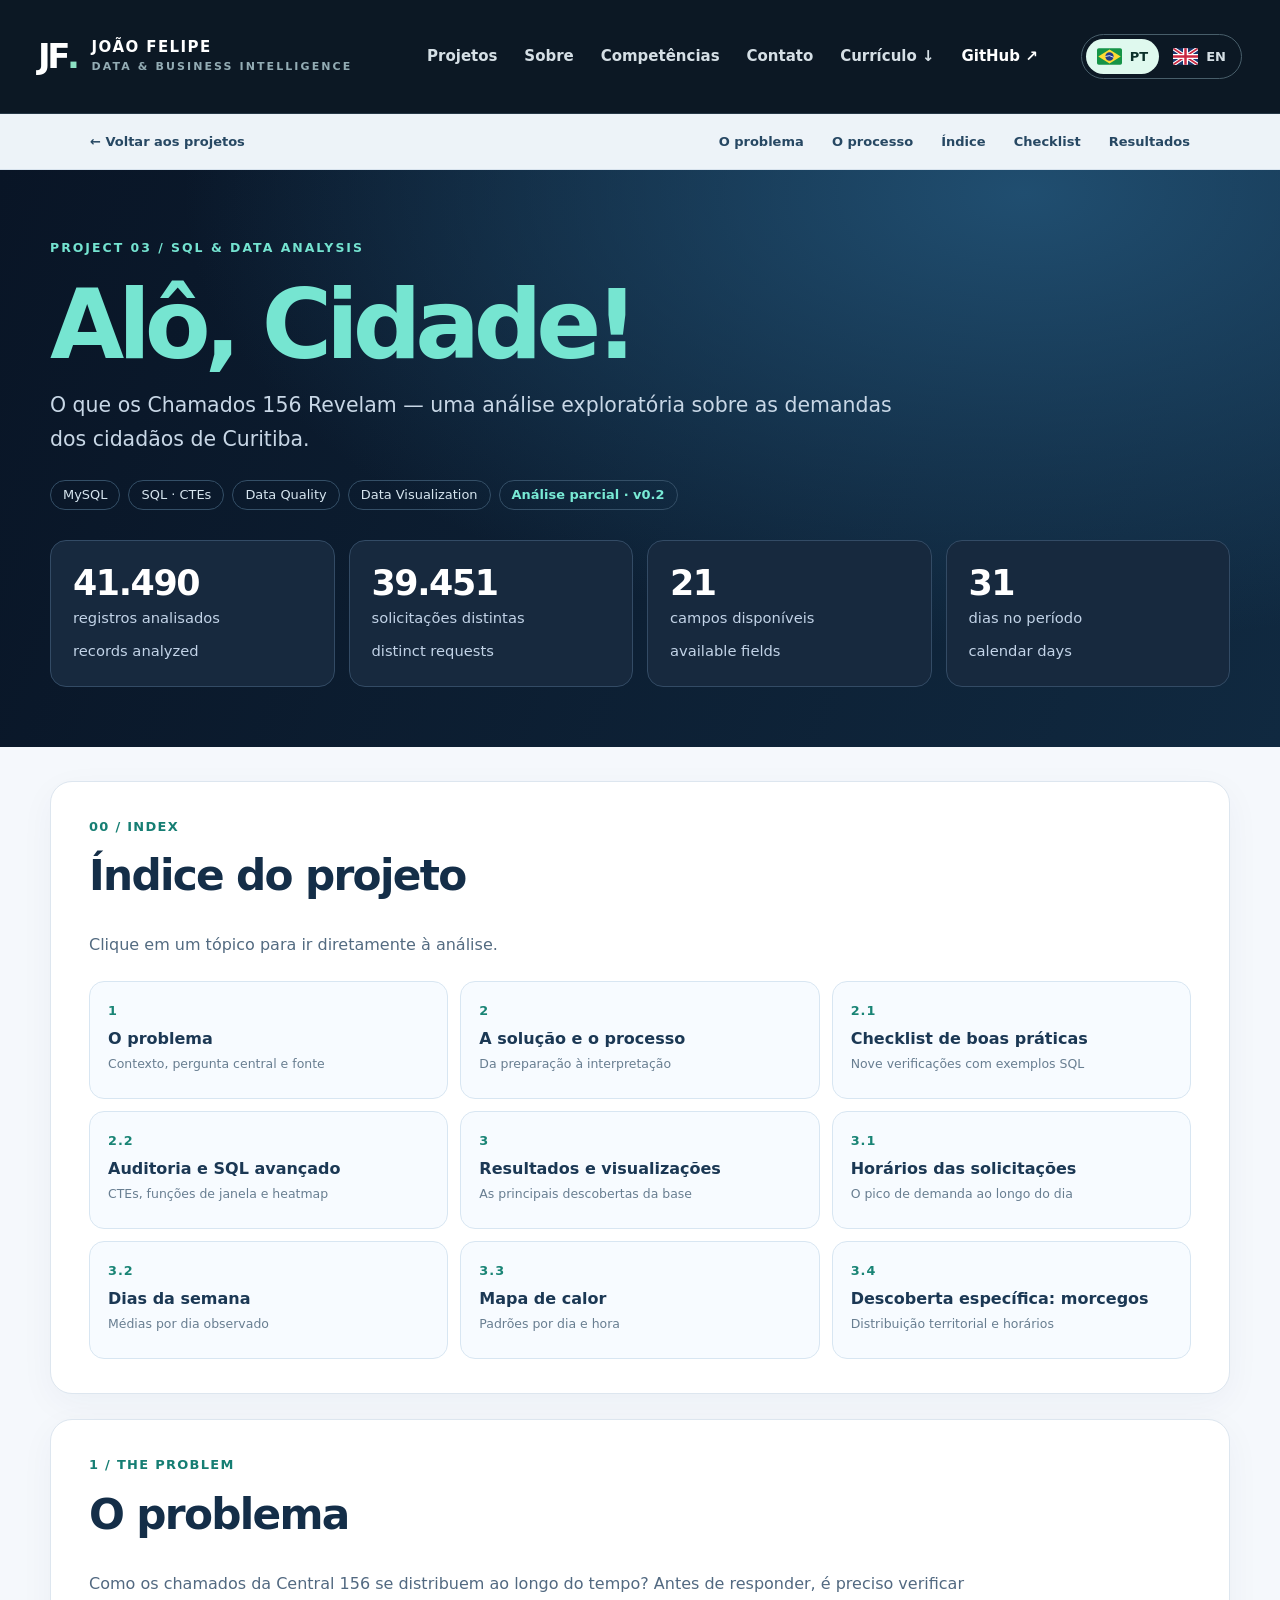
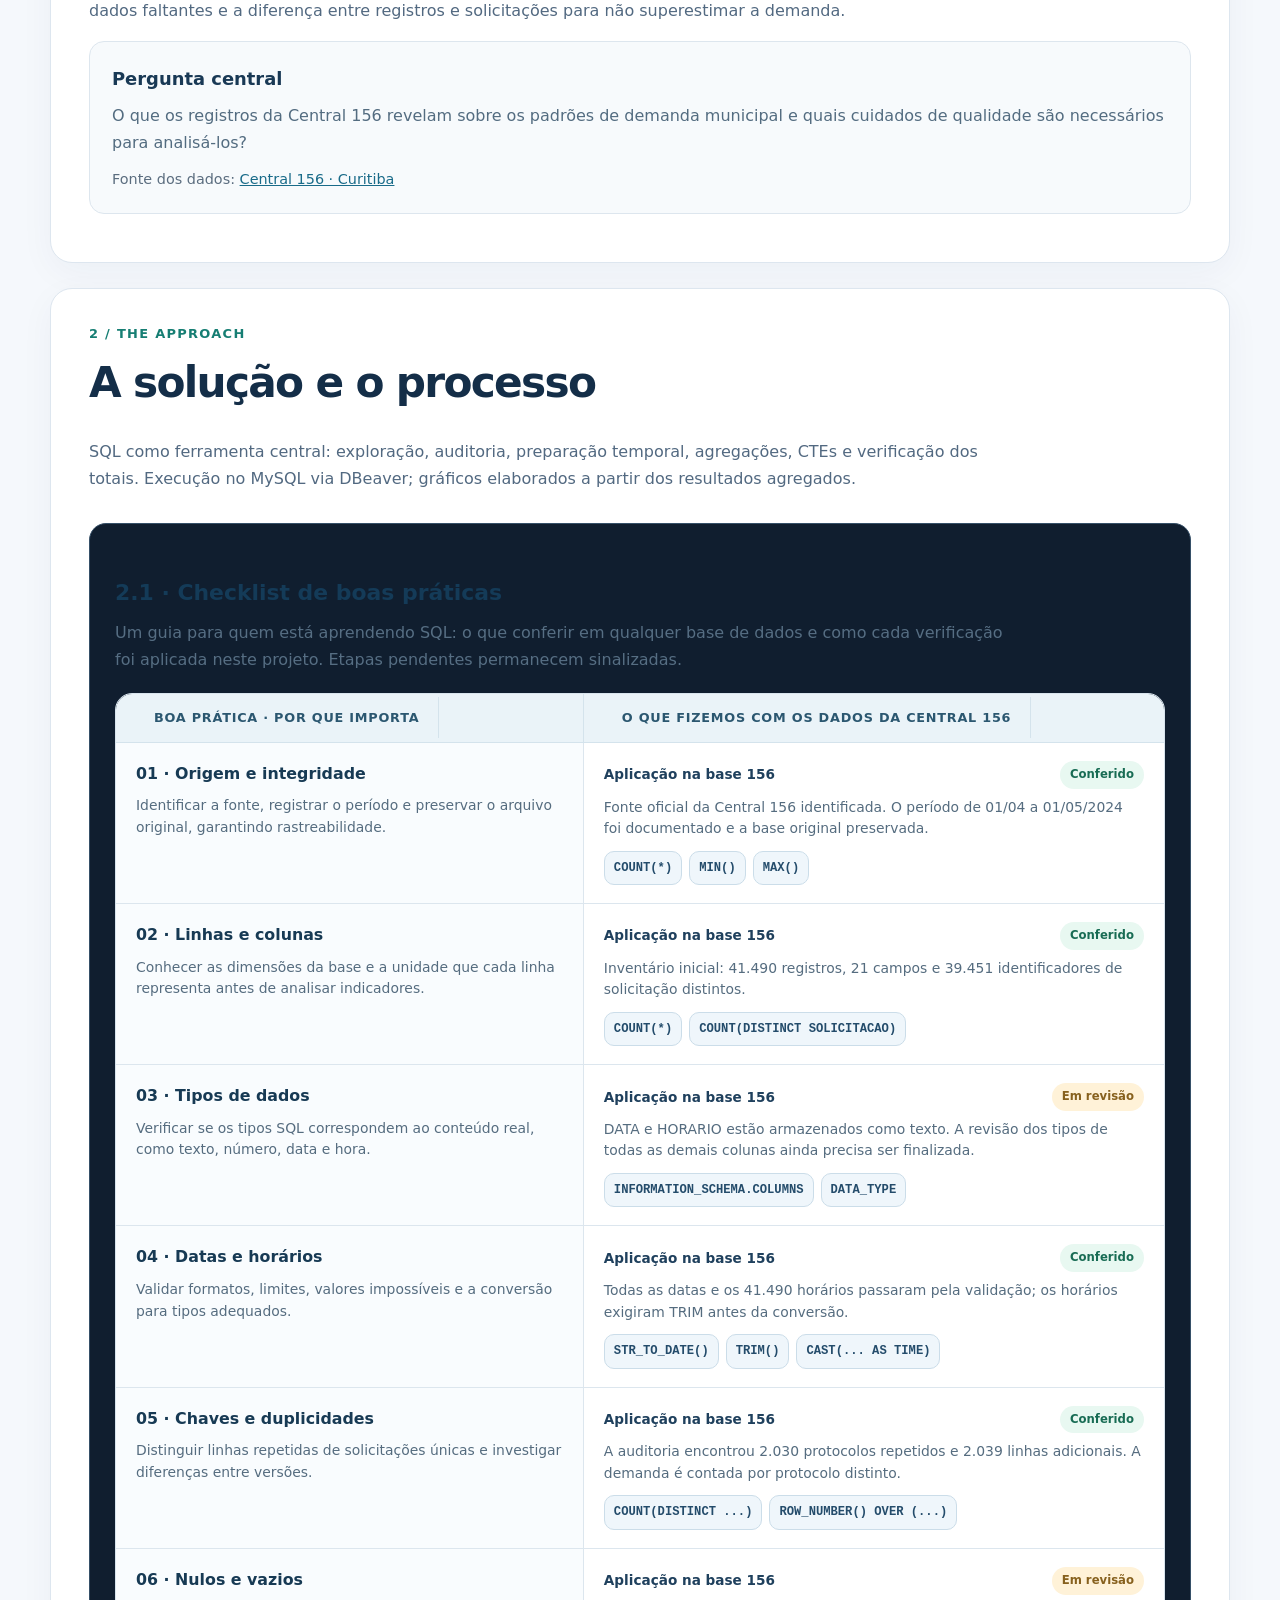
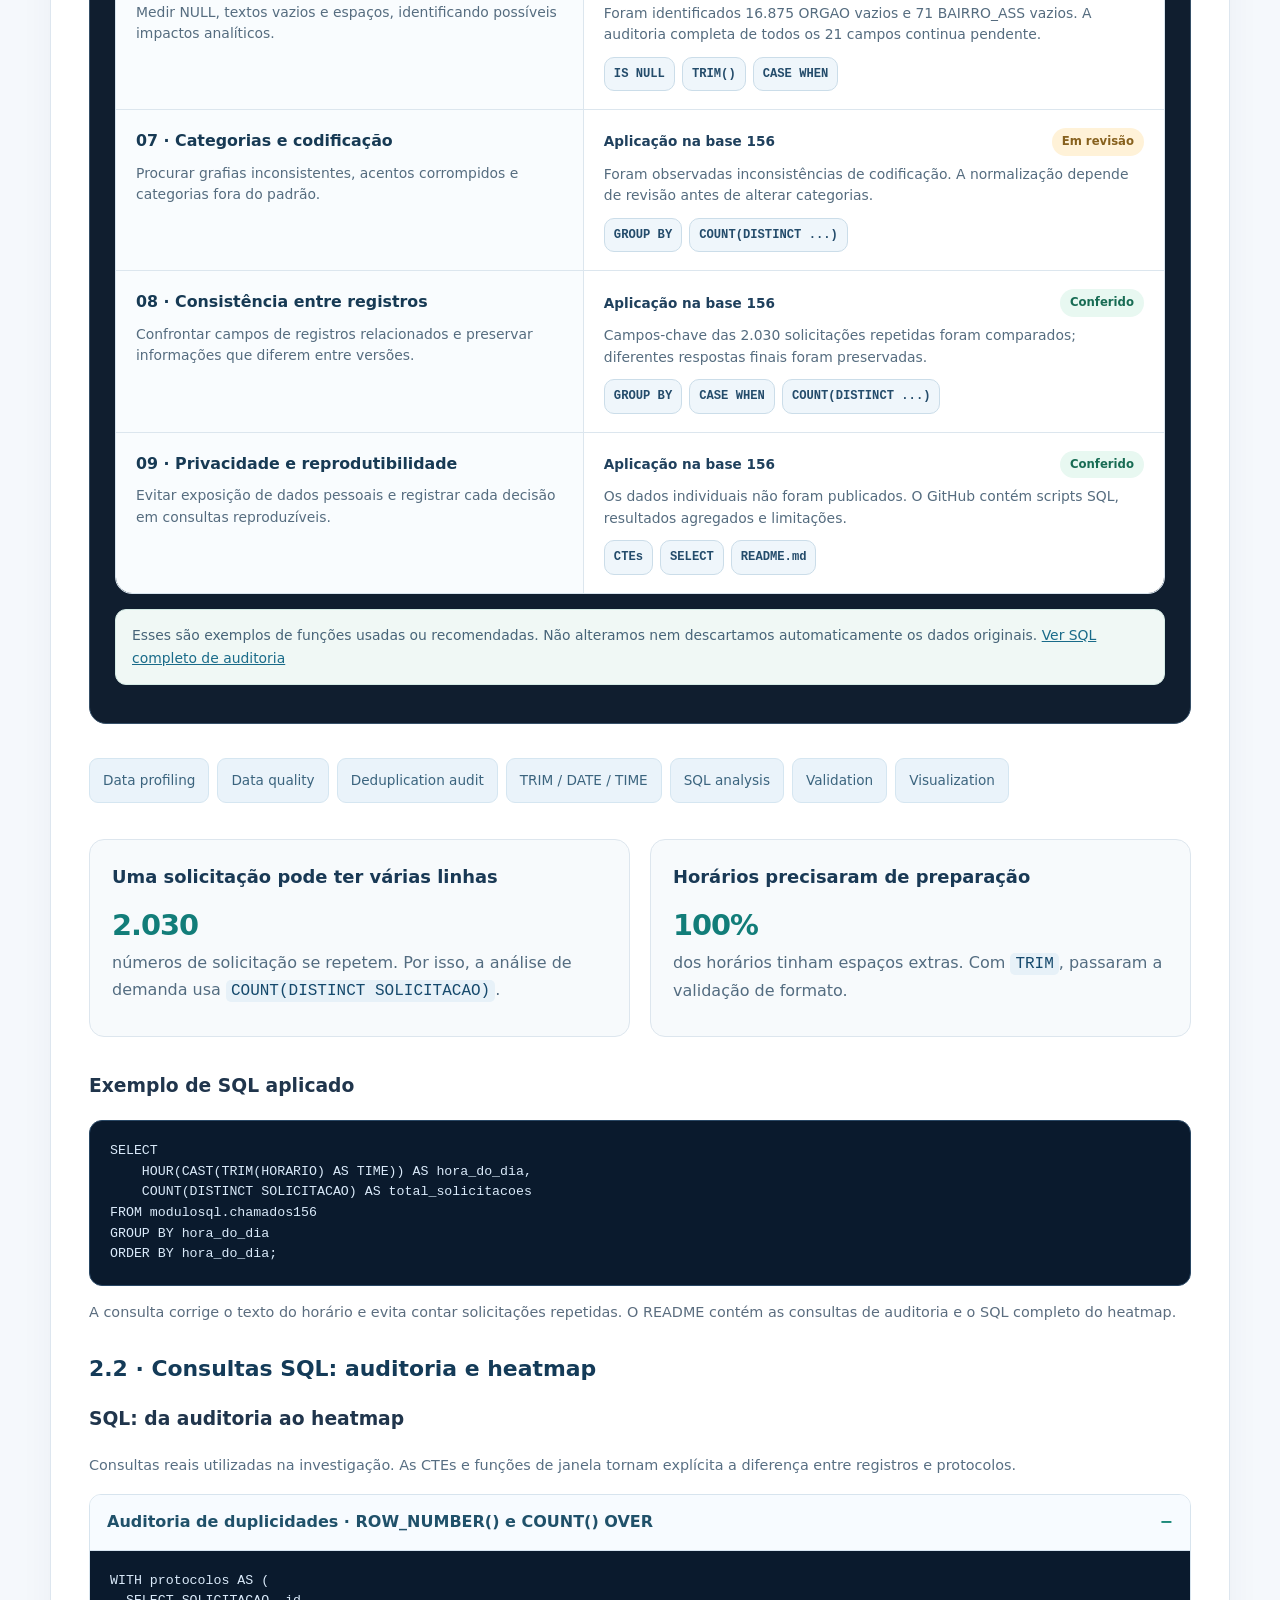
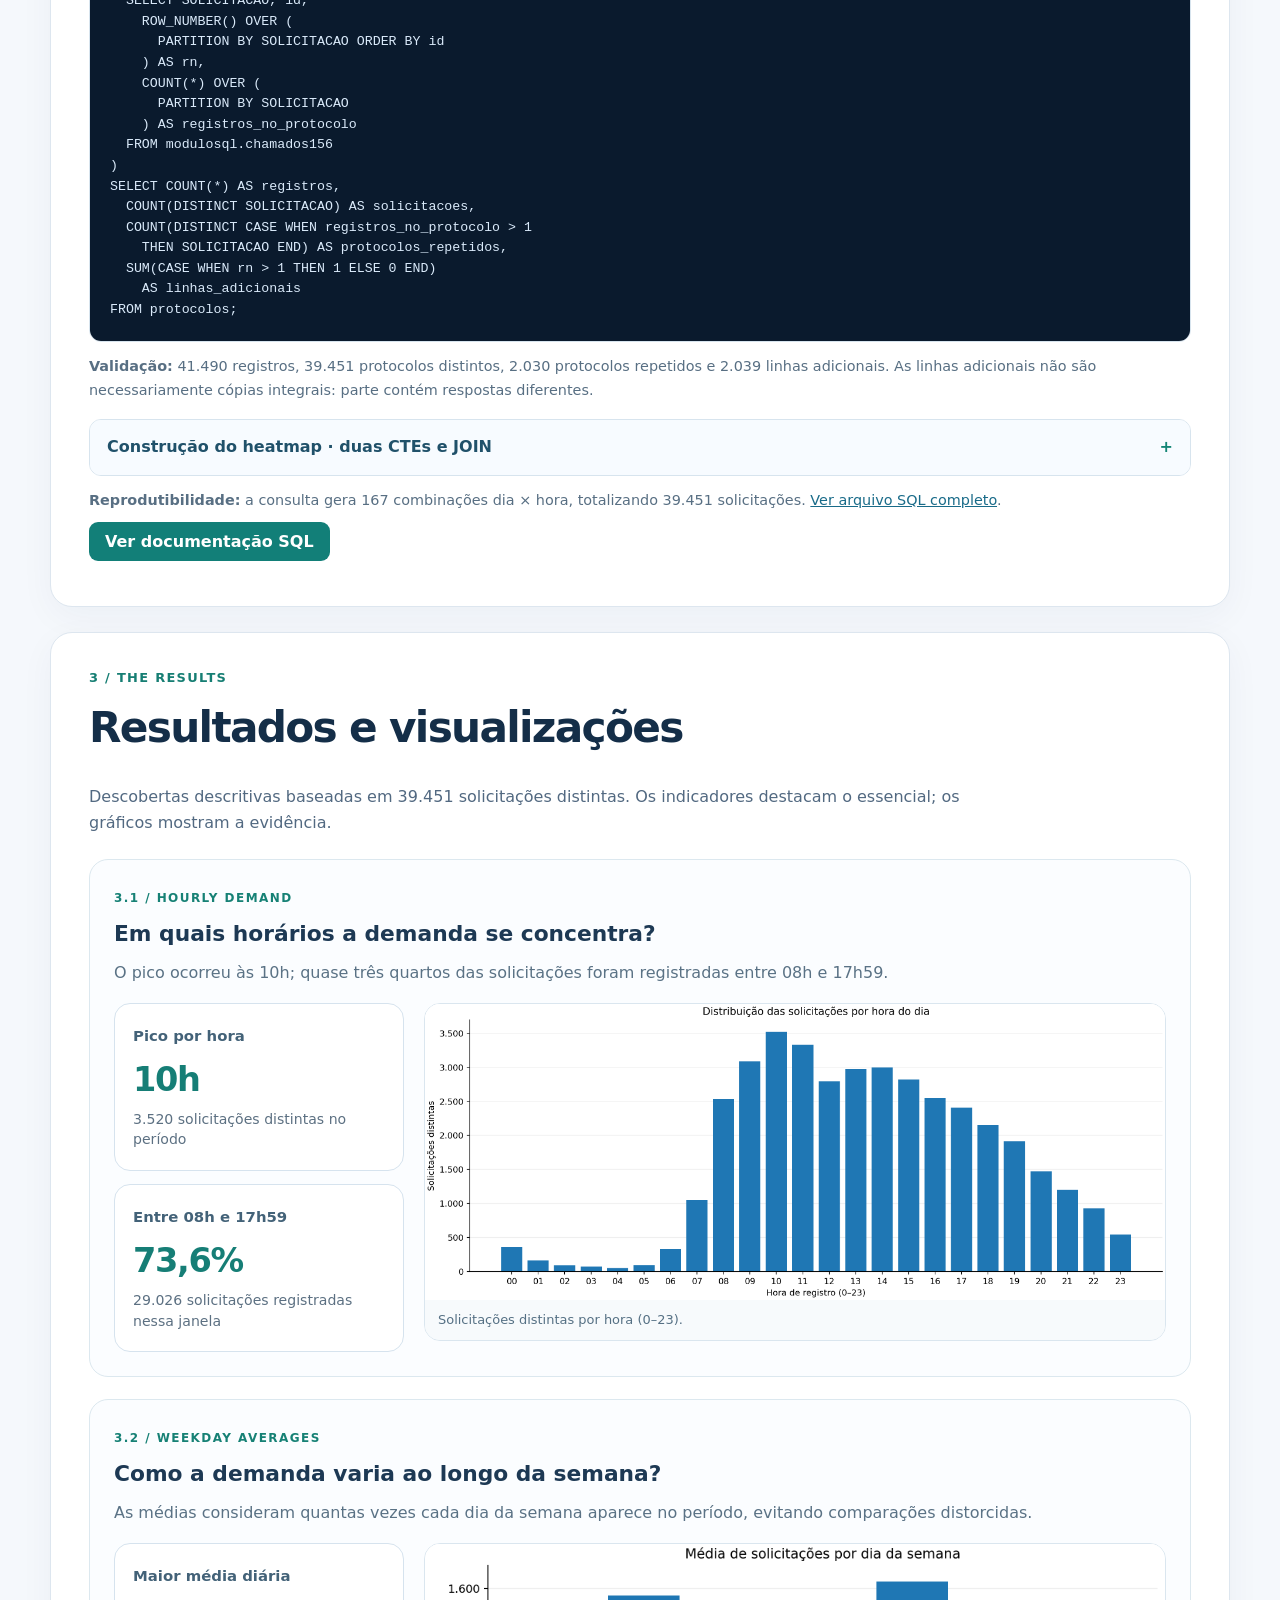
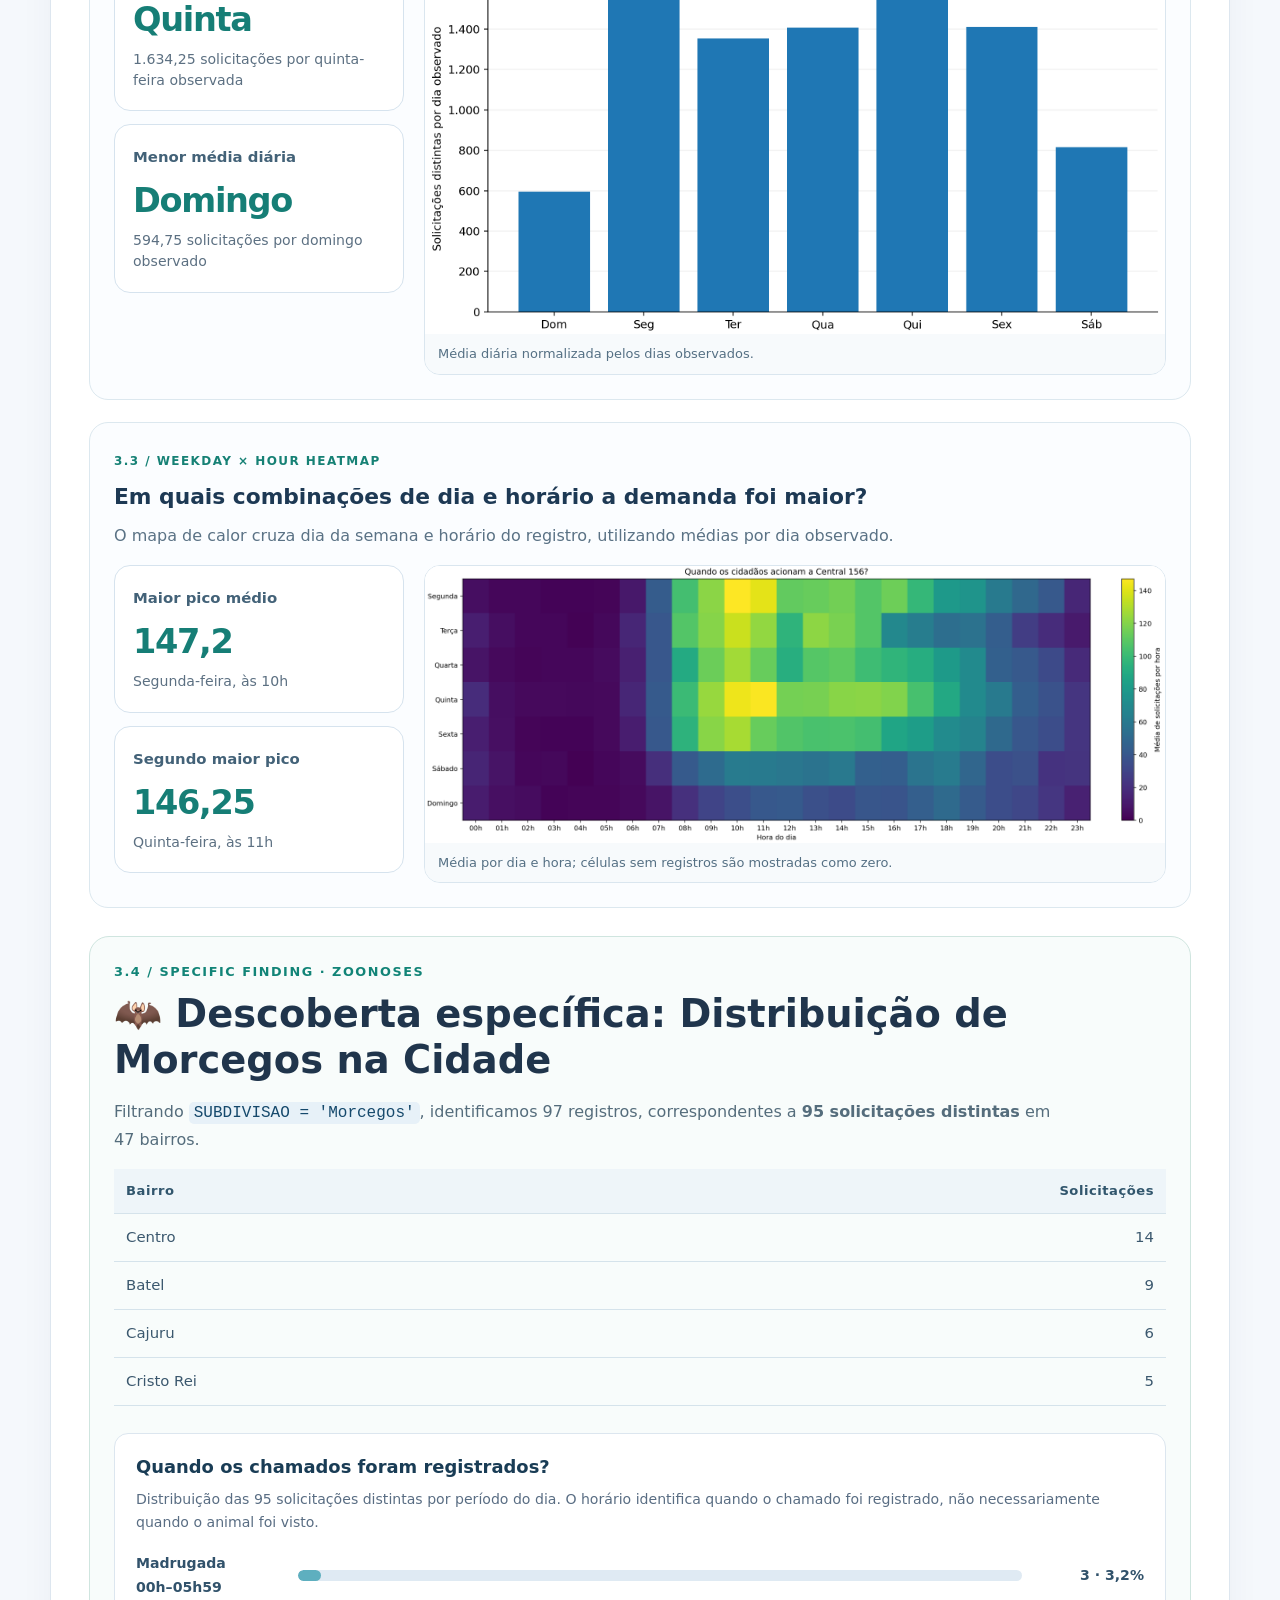
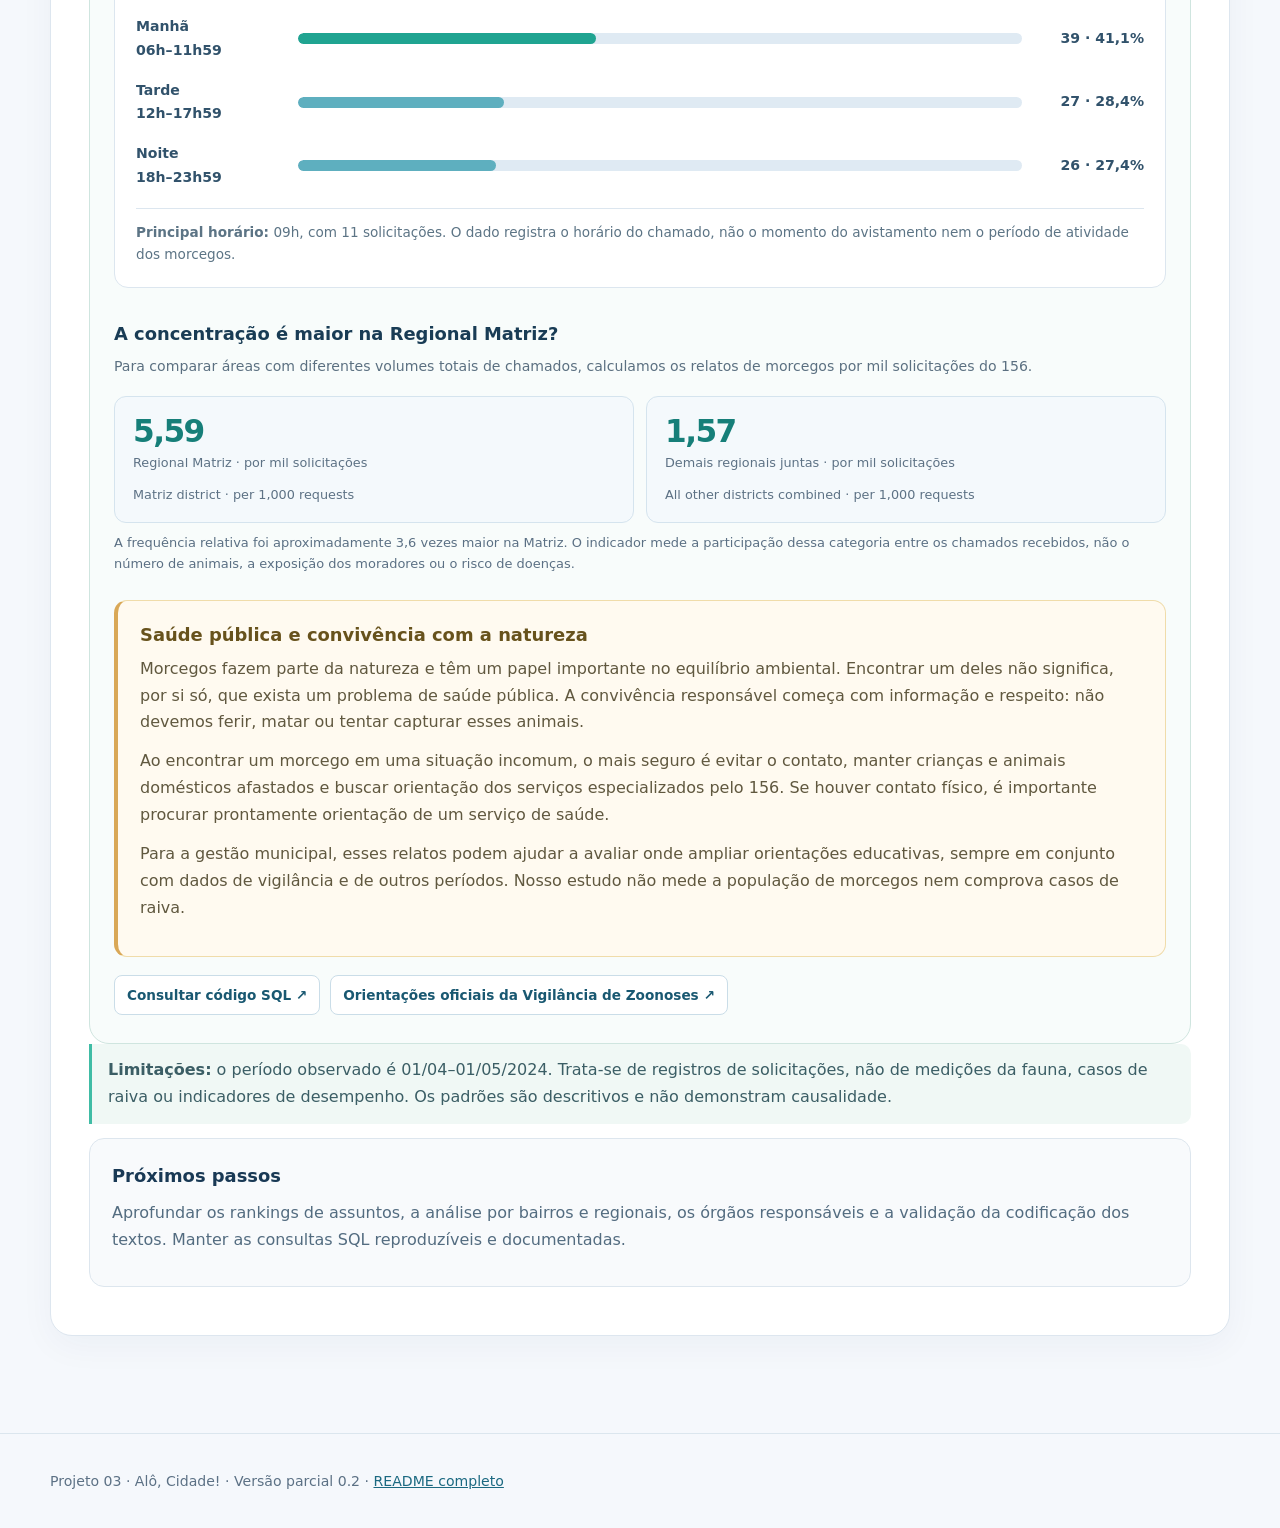
==== commit 36d74de1: "feat: compact findings charts and humane bat discovery within section 3" ====
--- a/projects/alo-cidade/index.html
+++ b/projects/alo-cidade/index.html
@@ -230,24 +230,58 @@
 <p data-lang="pt"><strong>Reprodutibilidade:</strong> a consulta gera 167 combinações dia × hora, totalizando 39.451 solicitações. <a href="sql/04_heatmap.sql">Ver arquivo SQL completo</a>.</p>
 <p data-lang="en"><strong>Reproducibility:</strong> the query yields 167 weekday × hour combinations, summing to 39,451 requests. <a href="sql/04_heatmap.sql">View full SQL file</a>.</p>
 </div><p><a class="btn" href="README.md" data-lang="pt">Ver documentação SQL</a><a class="btn" href="README.en.md" data-lang="en">Read SQL documentation</a></p></section>
-<section id="results"><div class="num">3 / THE RESULTS</div><h2 class="section-title" data-lang="pt">Resultados e visualização</h2><h2 class="section-title" data-lang="en">The results</h2><p class="lead" data-lang="pt">Descobertas preliminares, baseadas em 39.451 solicitações distintas. Os gráficos mostram quando a demanda foi registrada no recorte analisado.</p><p class="lead" data-lang="en">Validated preliminary findings from 39,451 distinct requests. The charts show when requests were logged in the observed period.</p><div class="cols"><div class="panel"><h3 data-lang="pt">Pico por hora</h3><h3 data-lang="en">Peak hour</h3><div class="stat">10h</div><p data-lang="pt">3.520 solicitações distintas no período.</p><p data-lang="en">3,520 distinct requests during the study period.</p></div><div class="panel"><h3 data-lang="pt">Período 08h–17h59</h3><h3 data-lang="en">8 a.m.–5:59 p.m.</h3><div class="stat">73,6%</div><p data-lang="pt">das solicitações foram registradas nesse intervalo.</p><p data-lang="en">of requests were recorded in this interval.</p></div></div><figure><img src="assets/solicitacoes_por_hora.png" alt="Gráfico do total de solicitações por hora do dia"><figcaption data-lang="pt">Distribuição por hora, com contagem de solicitações distintas.</figcaption><figcaption data-lang="en">Hourly distribution, counting distinct requests.</figcaption></figure><div class="cols"><div class="panel"><h3 data-lang="pt">Maior média diária</h3><h3 data-lang="en">Highest daily average</h3><div class="stat" data-lang="pt">Quinta-feira</div><div class="stat" data-lang="en">Thursday</div><p>1.634,25 <span data-lang="pt">solicitações por quinta-feira observada</span><span data-lang="en">requests per observed Thursday</span></p></div><div class="panel"><h3 data-lang="pt">Menor média diária</h3><h3 data-lang="en">Lowest daily average</h3><div class="stat" data-lang="pt">Domingo</div><div class="stat" data-lang="en">Sunday</div><p>594,75 <span data-lang="pt">solicitações por domingo observado</span><span data-lang="en">requests per observed Sunday</span></p></div></div><figure><img src="assets/media_por_dia_semana.png" alt="Gráfico de média diária por dia da semana"><figcaption data-lang="pt">Médias divididas pela quantidade de cada dia da semana no período.</figcaption><figcaption data-lang="en">Daily averages normalized by the number of observed weekdays.</figcaption></figure><h3 data-lang="pt">Heatmap: quando os chamados se concentram?</h3><h3 data-lang="en">Heatmap: when do requests concentrate?</h3><p class="lead" data-lang="pt">O maior pico médio foi na segunda-feira às 10h (147,2 solicitações). Quinta-feira às 11h teve 146,25.</p><p class="lead" data-lang="en">The highest average was Monday at 10 a.m. (147.2 requests), closely followed by Thursday at 11 a.m. (146.25).</p><figure><img src="assets/heatmap_dia_hora.png" alt="Mapa de calor de solicitações por dia da semana e hora"><figcaption data-lang="pt">Média de solicitações por ocorrência de dia da semana e hora. Células sem registros = zero.</figcaption><figcaption data-lang="en">Average requests per observed weekday and hour. Missing combinations are shown as zero.</figcaption></figure><div id="bats-findings" class="panel">
-<div class="num">DISCOVERY / 04 · 156 + ZOONOSES</div>
-<h3 data-lang="pt">Morcegos: concentração territorial e horários dos relatos</h3>
-<h3 data-lang="en">Bats: where and when reports were registered</h3>
-<p data-lang="pt">Filtrando <code>SUBDIVISAO = 'Morcegos'</code>, identificamos 97 registros, correspondentes a <strong>95 solicitações distintas</strong> em 47 bairros. O horário identifica o registro do chamado, não necessariamente quando o animal foi visto.</p>
-<p data-lang="en">Filtering <code>SUBDIVISAO = 'Morcegos'</code> yields 97 rows, corresponding to <strong>95 distinct requests</strong> across 47 neighborhoods. The time is when a request was recorded, not necessarily when the bat was seen.</p>
-<div class="discovery-cards">
-  <div class="discovery-card"><strong>95</strong><small data-lang="pt">solicitações distintas</small><small data-lang="en">distinct requests</small></div>
-  <div class="discovery-card"><strong>46</strong><small data-lang="pt">na Regional Matriz (48,4%)</small><small data-lang="en">in Matriz district (48.4%)</small></div>
-  <div class="discovery-card"><strong>09h</strong><small data-lang="pt">maior volume: 11 solicitações</small><small data-lang="en">peak hour: 11 requests</small></div>
-</div>
+<section id="results">
+<div class="num">3 / THE RESULTS</div><h2 class="section-title"><span data-pt="Resultados e visualizações" data-en="Results and visualizations">Resultados e visualizações</span></h2>
+<p class="lead results-intro"><span data-pt="Descobertas descritivas baseadas em 39.451 solicitações distintas. Os indicadores destacam o essencial; os gráficos mostram a evidência." data-en="Descriptive findings based on 39,451 distinct requests. KPIs highlight the main points, while charts show the evidence.">Descobertas descritivas baseadas em 39.451 solicitações distintas. Os indicadores destacam o essencial; os gráficos mostram a evidência.</span></p>
+<div class="finding-section" id="finding-hours">
+<span class="finding-eyebrow">3.1 / HOURLY DEMAND</span>
+<h3 class="finding-title"><span data-pt="Em quais horários a demanda se concentra?" data-en="When are requests most frequent?">Em quais horários a demanda se concentra?</span></h3>
+<p class="finding-deck"><span data-pt="O pico ocorreu às 10h; quase três quartos das solicitações foram registradas entre 08h e 17h59." data-en="The peak occurred at 10 a.m.; nearly three quarters of requests were logged between 8 a.m. and 5:59 p.m.">O pico ocorreu às 10h; quase três quartos das solicitações foram registradas entre 08h e 17h59.</span></p>
+<div class="result-layout">
+<div class="result-kpis">
+<article class="result-kpi"><h4><span data-pt="Pico por hora" data-en="Peak hour">Pico por hora</span></h4><strong>10h</strong><p><span data-pt="3.520 solicitações distintas no período" data-en="3,520 distinct requests during the period">3.520 solicitações distintas no período</span></p></article>
+<article class="result-kpi"><h4><span data-pt="Entre 08h e 17h59" data-en="Between 8 a.m. and 5:59 p.m.">Entre 08h e 17h59</span></h4><strong>73,6%</strong><p><span data-pt="29.026 solicitações registradas nessa janela" data-en="29,026 requests logged in this window">29.026 solicitações registradas nessa janela</span></p></article>
+</div>
+<figure><img src="assets/solicitacoes_por_hora.png" alt="Gráfico de solicitações distintas por hora do dia" loading="lazy" decoding="async">
+<figcaption data-lang="pt">Solicitações distintas por hora (0–23).</figcaption><figcaption data-lang="en">Distinct requests by hour (0–23).</figcaption></figure>
+</div></div>
+<div class="finding-section" id="finding-weekdays">
+<span class="finding-eyebrow">3.2 / WEEKDAY AVERAGES</span>
+<h3 class="finding-title"><span data-pt="Como a demanda varia ao longo da semana?" data-en="How does demand vary across weekdays?">Como a demanda varia ao longo da semana?</span></h3>
+<p class="finding-deck"><span data-pt="As médias consideram quantas vezes cada dia da semana aparece no período, evitando comparações distorcidas." data-en="Averages account for the number of observed occurrences of each weekday, avoiding misleading comparisons.">As médias consideram quantas vezes cada dia da semana aparece no período, evitando comparações distorcidas.</span></p>
+<div class="result-layout">
+<div class="result-kpis">
+<article class="result-kpi"><h4><span data-pt="Maior média diária" data-en="Highest daily average">Maior média diária</span></h4><strong><span data-pt="Quinta" data-en="Thursday">Quinta</span></strong><p><span data-pt="1.634,25 solicitações por quinta-feira observada" data-en="1,634.25 requests per observed Thursday">1.634,25 solicitações por quinta-feira observada</span></p></article>
+<article class="result-kpi"><h4><span data-pt="Menor média diária" data-en="Lowest daily average">Menor média diária</span></h4><strong><span data-pt="Domingo" data-en="Sunday">Domingo</span></strong><p><span data-pt="594,75 solicitações por domingo observado" data-en="594.75 requests per observed Sunday">594,75 solicitações por domingo observado</span></p></article>
+</div>
+<figure><img src="assets/media_por_dia_semana.png" alt="Gráfico de média de solicitações por dia da semana" loading="lazy" decoding="async">
+<figcaption data-lang="pt">Média diária normalizada pelos dias observados.</figcaption><figcaption data-lang="en">Daily average normalized by observed weekdays.</figcaption></figure>
+</div></div>
+<div class="finding-section" id="finding-heatmap">
+<span class="finding-eyebrow">3.3 / WEEKDAY × HOUR HEATMAP</span>
+<h3 class="finding-title"><span data-pt="Em quais combinações de dia e horário a demanda foi maior?" data-en="Which weekday–hour combinations had the highest demand?">Em quais combinações de dia e horário a demanda foi maior?</span></h3>
+<p class="finding-deck"><span data-pt="O mapa de calor cruza dia da semana e horário do registro, utilizando médias por dia observado." data-en="The heatmap combines weekday and registration time using averages per observed day.">O mapa de calor cruza dia da semana e horário do registro, utilizando médias por dia observado.</span></p>
+<div class="result-layout">
+<div class="result-kpis">
+<article class="result-kpi"><h4><span data-pt="Maior pico médio" data-en="Highest average peak">Maior pico médio</span></h4><strong>147,2</strong><p><span data-pt="Segunda-feira, às 10h" data-en="Monday at 10 a.m.">Segunda-feira, às 10h</span></p></article>
+<article class="result-kpi"><h4><span data-pt="Segundo maior pico" data-en="Second-highest peak">Segundo maior pico</span></h4><strong>146,25</strong><p><span data-pt="Quinta-feira, às 11h" data-en="Thursday at 11 a.m.">Quinta-feira, às 11h</span></p></article>
+</div>
+<figure><img src="assets/heatmap_dia_hora.png" alt="Heatmap: média de solicitações por dia da semana e horário" loading="lazy" decoding="async">
+<figcaption data-lang="pt">Média por dia e hora; células sem registros são mostradas como zero.</figcaption><figcaption data-lang="en">Average by weekday and hour; empty combinations are shown as zero.</figcaption></figure>
+</div></div>
+<div id="bats-findings">
+<div class="bat-kicker">3.4 / SPECIFIC FINDING · ZOONOSES</div>
+<h3 class="bat-headline" data-lang="pt">🦇 Descoberta específica: Distribuição de Morcegos na Cidade</h3>
+<h3 class="bat-headline" data-lang="en">🦇 Specific finding: Bat-related reports across Curitiba</h3>
+<p data-lang="pt">Filtrando <code>SUBDIVISAO = 'Morcegos'</code>, identificamos 97 registros, correspondentes a <strong>95 solicitações distintas</strong> em 47 bairros.</p>
+<p data-lang="en">Filtering <code>SUBDIVISAO = 'Morcegos'</code> yields 97 rows, corresponding to <strong>95 distinct requests</strong> across 47 neighborhoods.</p>
 <table class="study-table"><thead><tr><th data-pt="Bairro" data-en="Neighborhood">Bairro</th><th data-pt="Solicitações" data-en="Requests">Solicitações</th></tr></thead>
 <tbody><tr><td>Centro</td><td>14</td></tr><tr><td>Batel</td><td>9</td></tr><tr><td>Cajuru</td><td>6</td></tr><tr><td>Cristo Rei</td><td>5</td></tr></tbody></table>
 <div class="bat-times-block">
 <h4 data-lang="pt">Quando os chamados foram registrados?</h4>
 <h4 data-lang="en">When were the requests logged?</h4>
-<p class="bat-subtitle" data-lang="pt">Distribuição das 95 solicitações distintas por período do dia.</p>
-<p class="bat-subtitle" data-lang="en">Distribution of 95 distinct requests by time of day.</p>
+<p class="bat-subtitle" data-lang="pt">Distribuição das 95 solicitações distintas por período do dia. O horário identifica quando o chamado foi registrado, não necessariamente quando o animal foi visto.</p>
+<p class="bat-subtitle" data-lang="en">Distribution of 95 distinct requests by time of day. The recorded time may differ from when the bat was actually seen.</p>
 <div class="bat-period-list">
 <div class="bat-period"><span class="bat-period-label" data-lang="pt">Madrugada<br>00h–05h59</span><span class="bat-period-label" data-lang="en">Overnight<br>00:00–05:59</span><div class="bat-period-track" aria-hidden="true"><span class="bat-period-fill" style="width:3.2%"></span></div><span class="bat-period-value">3 · 3,2%</span></div>
 <div class="bat-period bat-period--primary"><span class="bat-period-label" data-lang="pt">Manhã<br>06h–11h59</span><span class="bat-period-label" data-lang="en">Morning<br>06:00–11:59</span><div class="bat-period-track" aria-hidden="true"><span class="bat-period-fill" style="width:41.1%"></span></div><span class="bat-period-value">39 · 41,1%</span></div>
@@ -270,19 +304,21 @@
 <p class="bat-caption" data-lang="en">The relative frequency was approximately 3.6 times higher in Matriz. This measures the category's share of logged requests, not bat populations, resident exposure or disease risk.</p>
 </div>
 <div class="bat-public-health">
-<h4 data-lang="pt">Implicações para a saúde pública</h4>
-<h4 data-lang="en">Public-health implications</h4>
-<p data-lang="pt">Os dados identificam locais onde houve mais relatos ao 156. Como possível encaminhamento para avaliação pelas equipes municipais, esses registros podem ser cruzados com informações da vigilância e de períodos adicionais para orientar a cobertura de ações educativas e de monitoramento.</p>
-<p data-lang="en">The data identify where more requests were submitted through the 156 service. For municipal technical assessment, they could be compared with surveillance records and additional periods to examine the coverage of public guidance and monitoring activities.</p>
-<p data-lang="pt">A orientação oficial é evitar tocar ou tentar capturar morcegos em situações incomuns e solicitar atendimento especializado pelo 156 quando aplicável. Os registros analisados não permitem afirmar ocorrência de casos de raiva.</p>
-<p data-lang="en">Official guidance advises against touching or attempting to capture bats in unusual situations and directs residents to the 156 service for specialized assistance where appropriate. These records do not establish any confirmed rabies cases.</p>
+<h4 data-lang="pt">Saúde pública e convivência com a natureza</h4>
+<h4 data-lang="en">Public health and living alongside wildlife</h4>
+<p data-lang="pt">Morcegos fazem parte da natureza e têm um papel importante no equilíbrio ambiental. Encontrar um deles não significa, por si só, que exista um problema de saúde pública. A convivência responsável começa com informação e respeito: não devemos ferir, matar ou tentar capturar esses animais.</p>
+<p data-lang="en">Bats are part of nature and play an important ecological role. Encountering one does not, by itself, mean there is a public-health problem. Responsible coexistence begins with information and respect: bats should not be harmed, killed or captured by residents.</p>
+<p data-lang="pt">Ao encontrar um morcego em uma situação incomum, o mais seguro é evitar o contato, manter crianças e animais domésticos afastados e buscar orientação dos serviços especializados pelo 156. Se houver contato físico, é importante procurar prontamente orientação de um serviço de saúde.</p>
+<p data-lang="en">If a bat is found in unusual circumstances, the safest response is to avoid contact, keep children and pets away and seek specialist advice through the 156 service. In the event of physical contact, prompt advice from a health service is important.</p>
+<p data-lang="pt">Para a gestão municipal, esses relatos podem ajudar a avaliar onde ampliar orientações educativas, sempre em conjunto com dados de vigilância e de outros períodos. Nosso estudo não mede a população de morcegos nem comprova casos de raiva.</p>
+<p data-lang="en">For municipal teams, these reports may help assess where public guidance could be strengthened, alongside surveillance data and longer time periods. This study does not measure bat populations or establish confirmed rabies cases.</p>
 </div>
 <div class="bat-resources">
 <a href="sql/07_morcegos_geografia_horarios.sql" data-pt="Consultar código SQL ↗" data-en="View SQL queries ↗">Consultar código SQL ↗</a>
 <a href="https://saude.curitiba.pr.gov.br/conteudo/zoonoses-e-vetores/1603" target="_blank" rel="noopener noreferrer" data-pt="Orientações oficiais da Vigilância de Zoonoses ↗" data-en="Official zoonosis surveillance guidance ↗">Orientações oficiais da Vigilância de Zoonoses ↗</a>
 </div>
 </div><div class="note" data-lang="pt"><strong>Limitações:</strong> o período observado é 01/04–01/05/2024. Trata-se de registros de solicitações, não de medições da fauna, casos de raiva ou indicadores de desempenho. Os padrões são descritivos e não demonstram causalidade.</div><div class="note" data-lang="en"><strong>Limitations:</strong> the observation window is Apr 1–May 1, 2024. Requests are not wildlife counts, confirmed rabies cases or service-performance measures. Findings are descriptive and do not establish causality.</div><div class="panel"><h3 data-lang="pt">Próximos passos</h3><h3 data-lang="en">Next steps</h3><p data-lang="pt">Aprofundar os rankings de assuntos, a análise por bairros e regionais, os órgãos responsáveis e a validação da codificação dos textos. Manter as consultas SQL reproduzíveis e documentadas.</p><p data-lang="en">Expand topic rankings, neighborhood and district comparisons, responsible-agency analysis and text-encoding validation, with reproducible and documented SQL queries.</p></div></section>
-</main><footer><div class="wrap"><div data-lang="pt">Projeto 03 · Alô, Cidade! · Versão parcial 0.1 · <a href="README.md">README completo</a></div><div data-lang="en">Project 03 · Hello, City! · Preliminary release 0.1 · <a href="README.en.md">Full README</a></div></div></footer>
+</main><footer><div class="wrap"><div data-lang="pt">Projeto 03 · Alô, Cidade! · Versão parcial 0.2 · <a href="README.md">README completo</a></div><div data-lang="en">Project 03 · Hello, City! · Preliminary release 0.2 · <a href="README.en.md">Full README</a></div></div></footer>
 <script>
 (function(){
   function refreshTitle(){
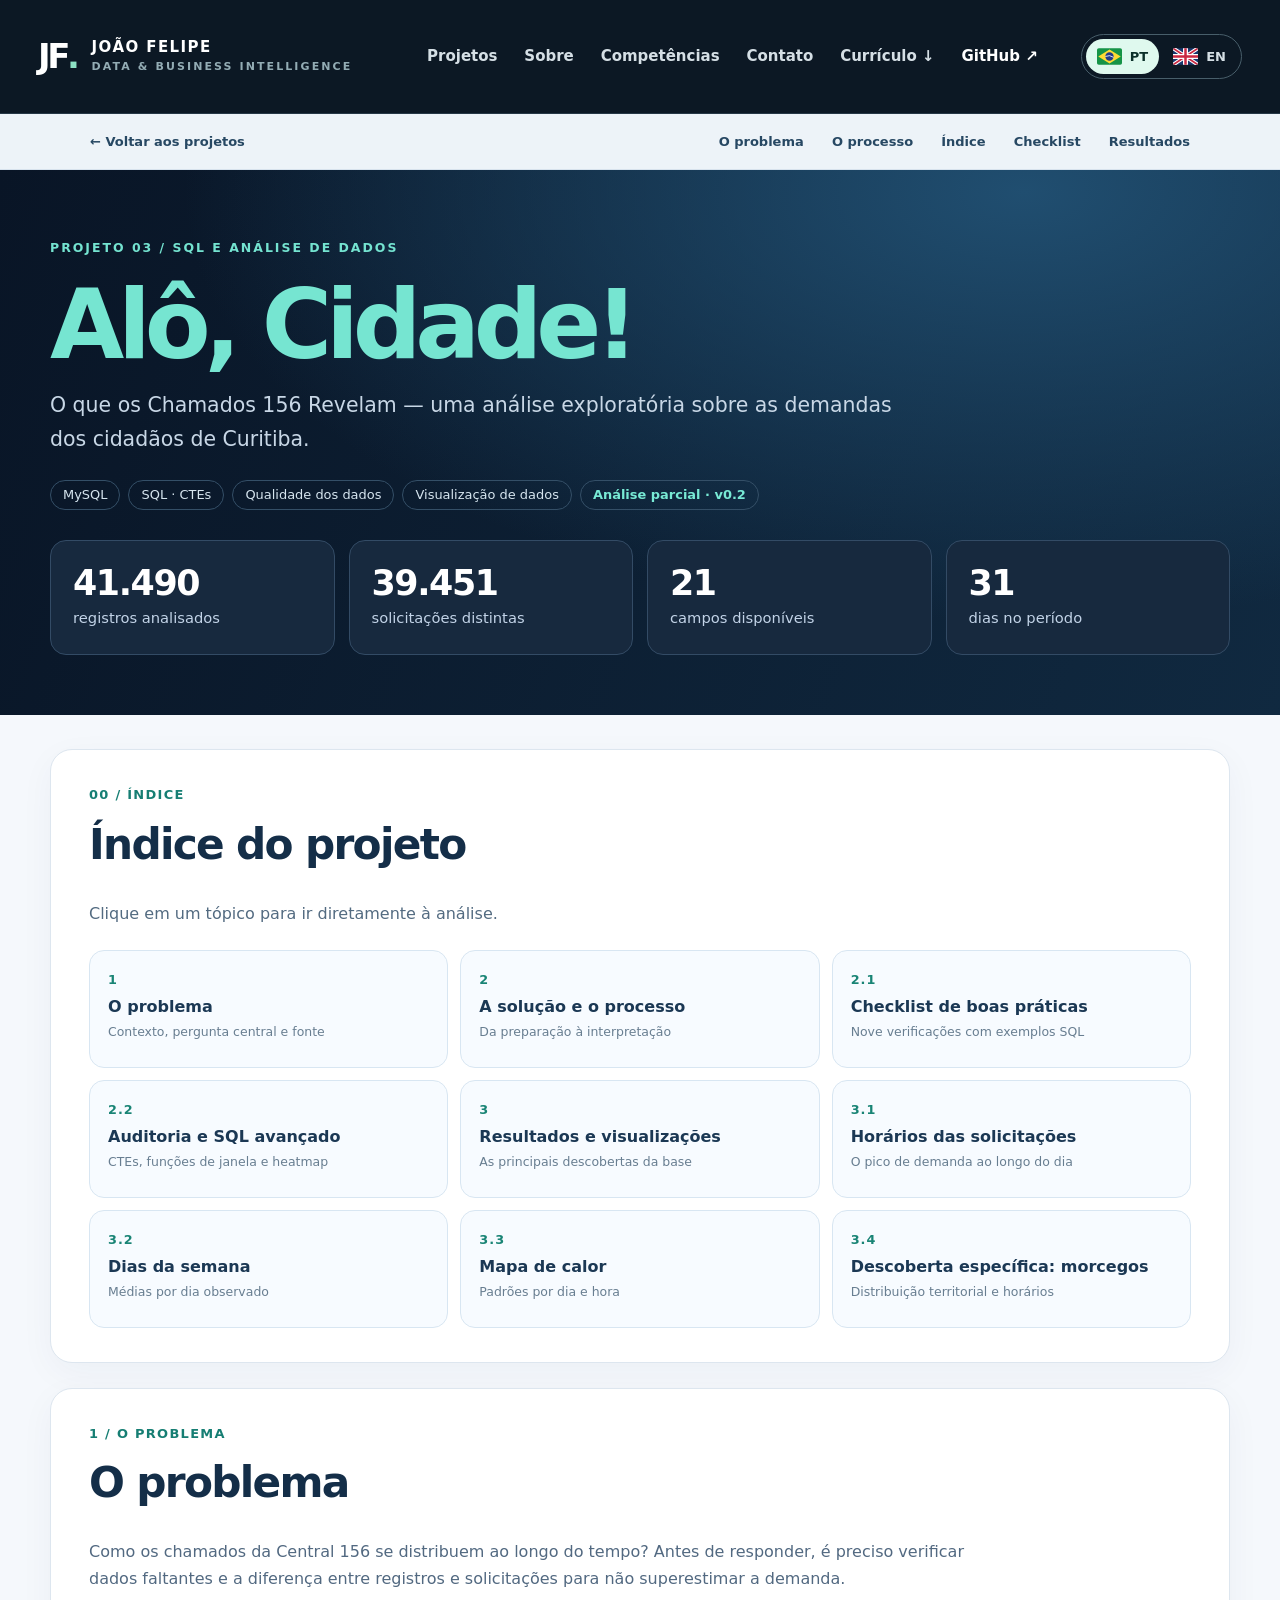
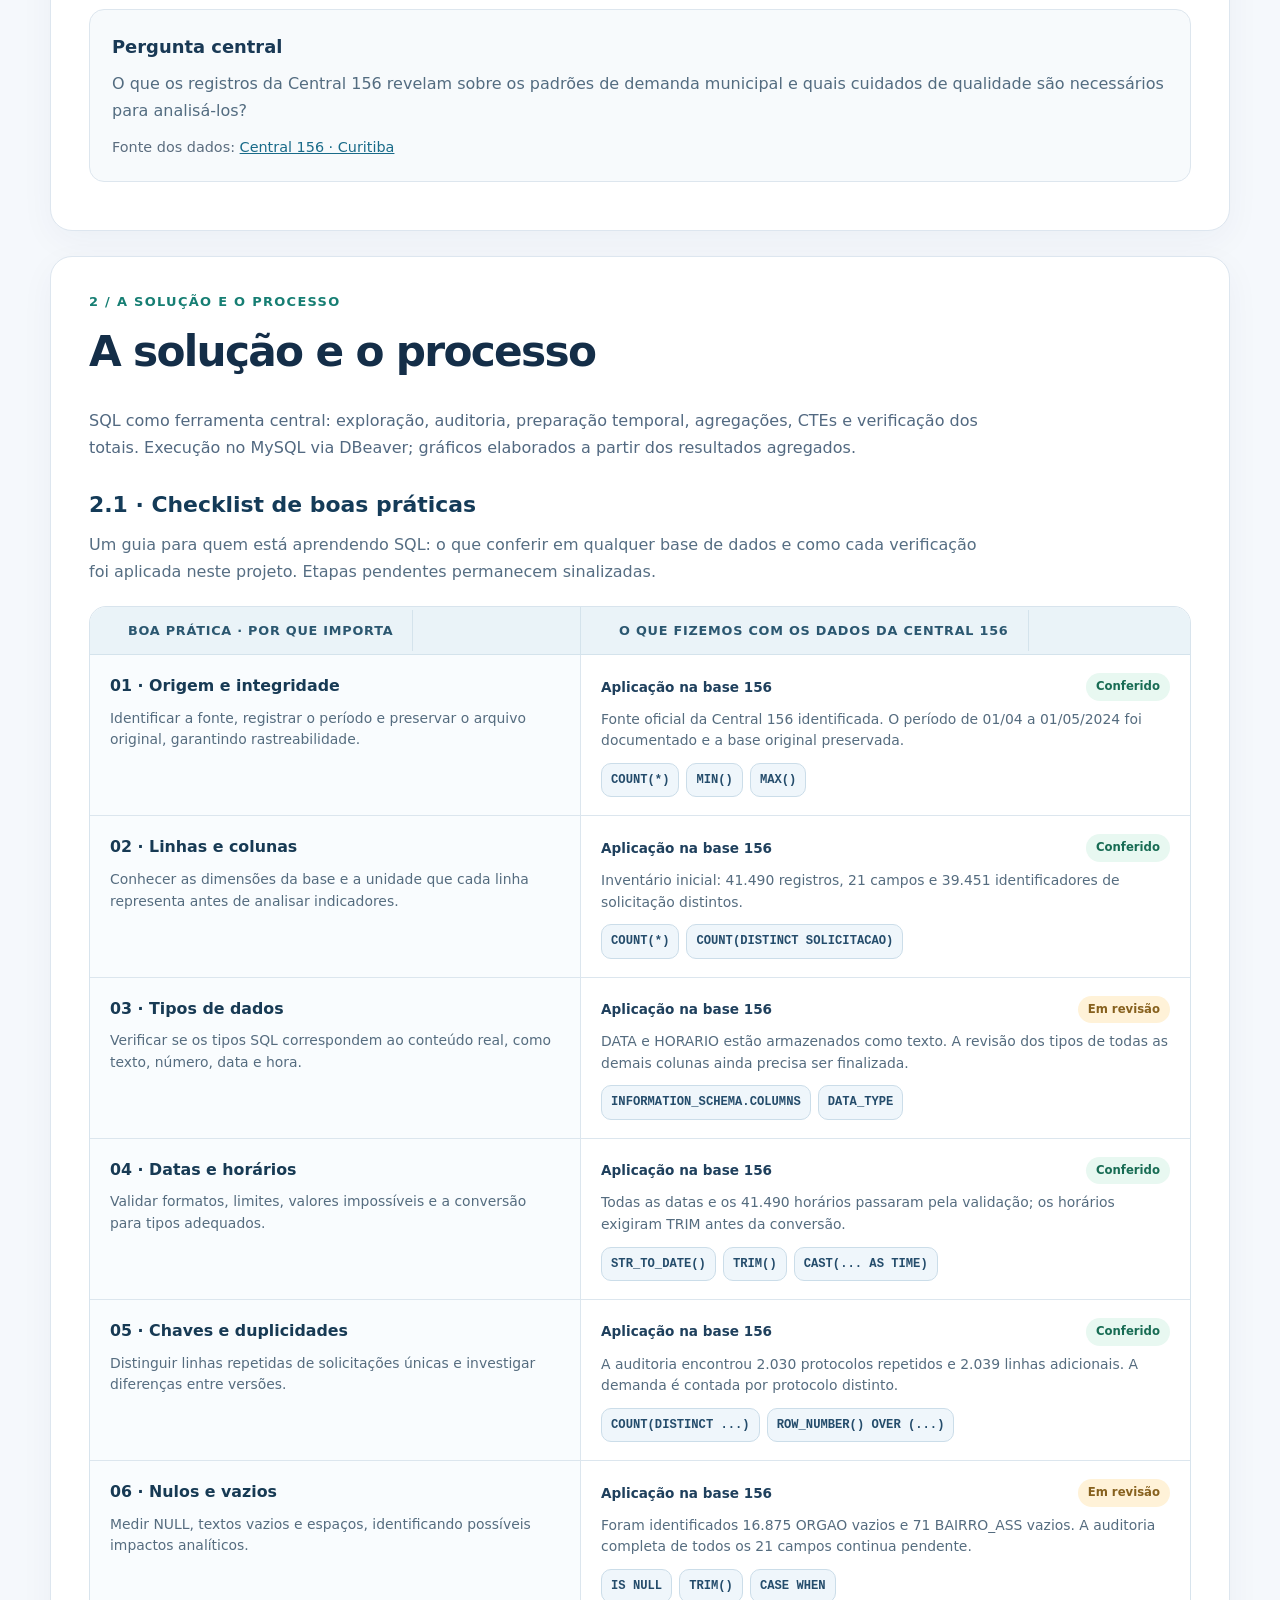
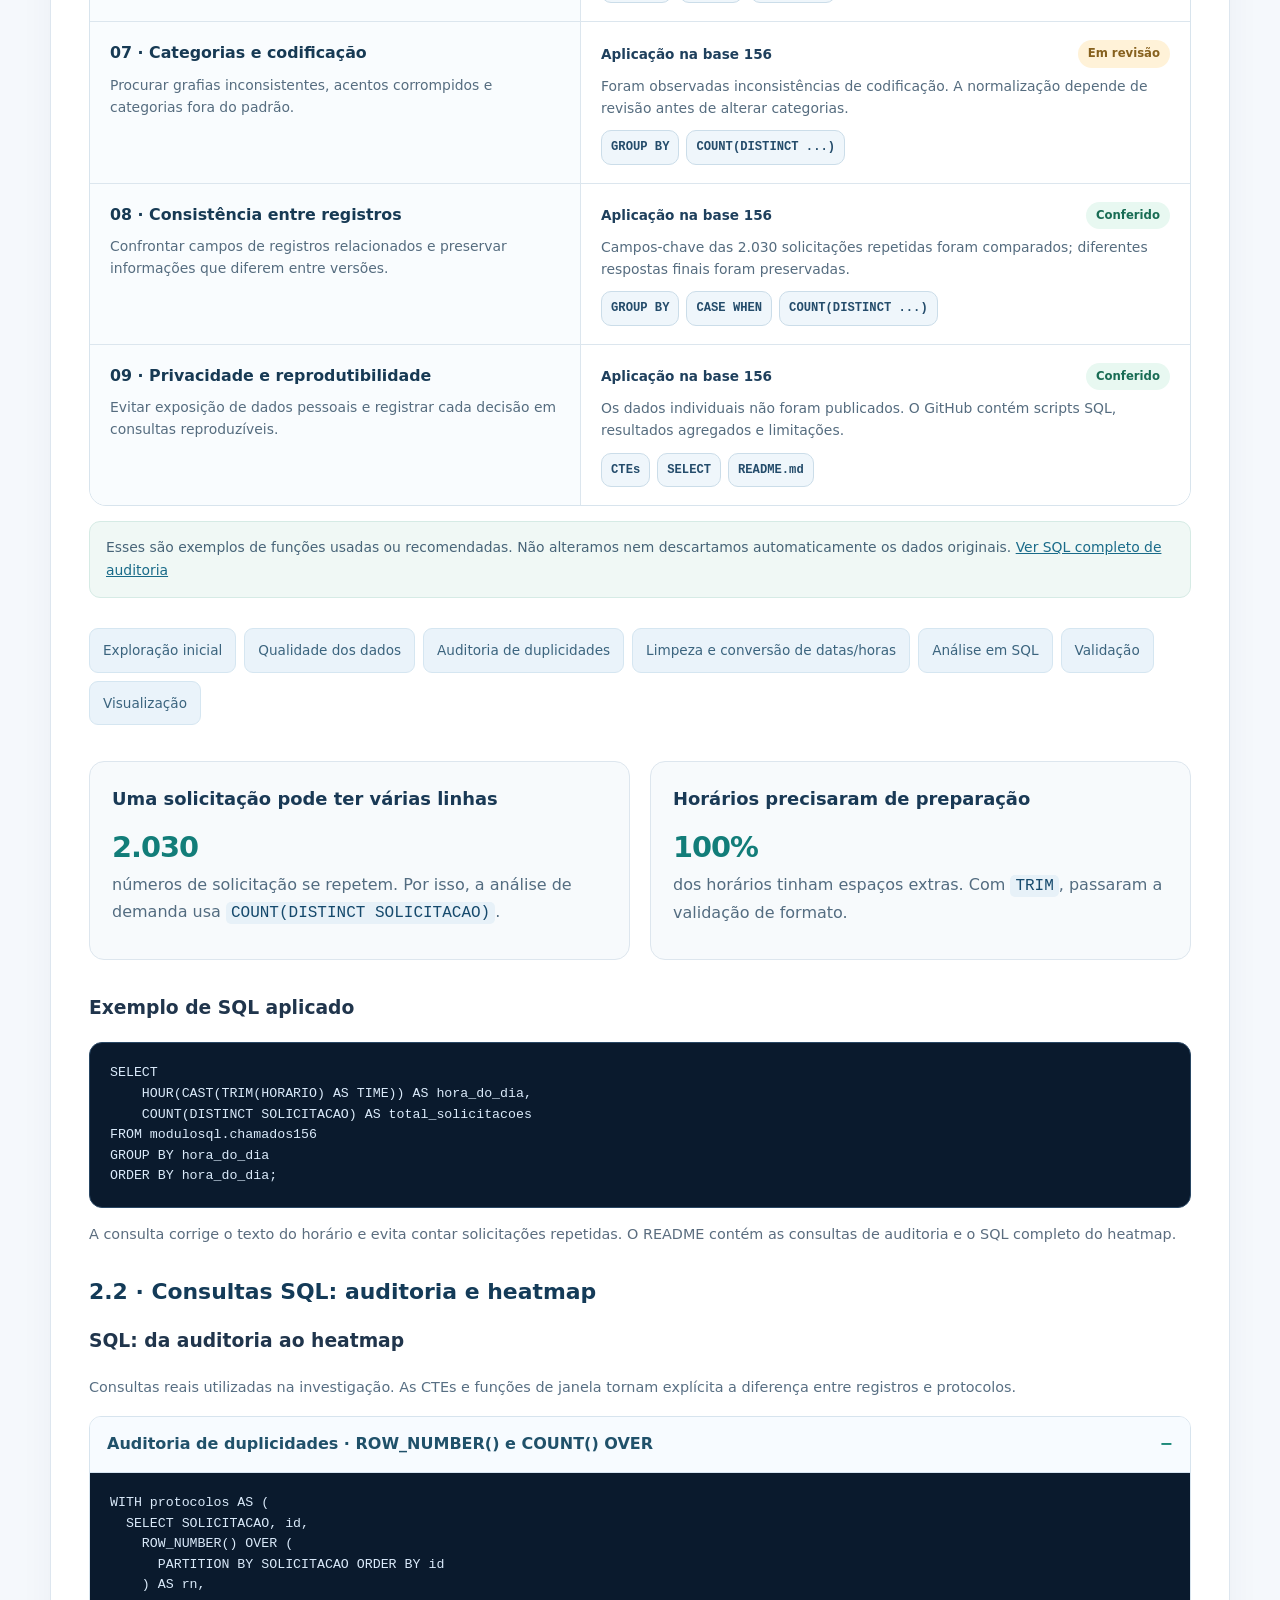
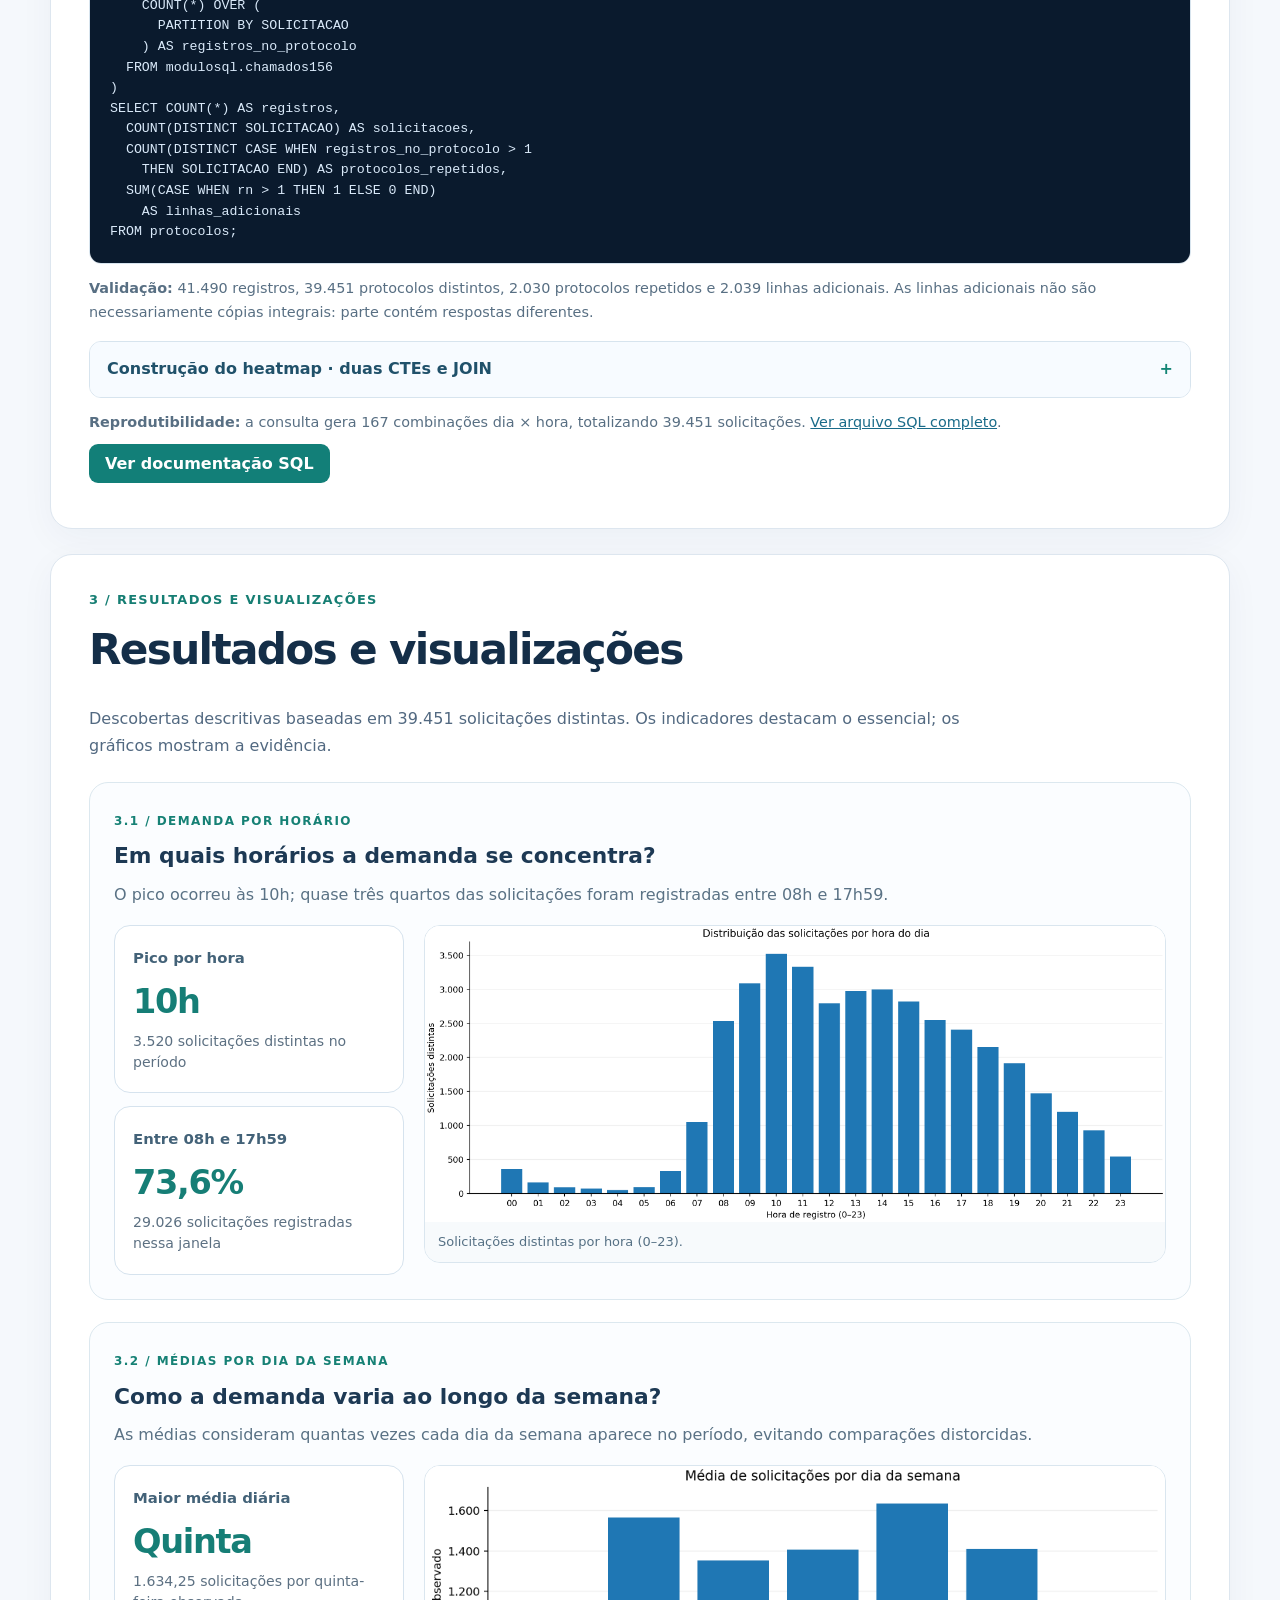
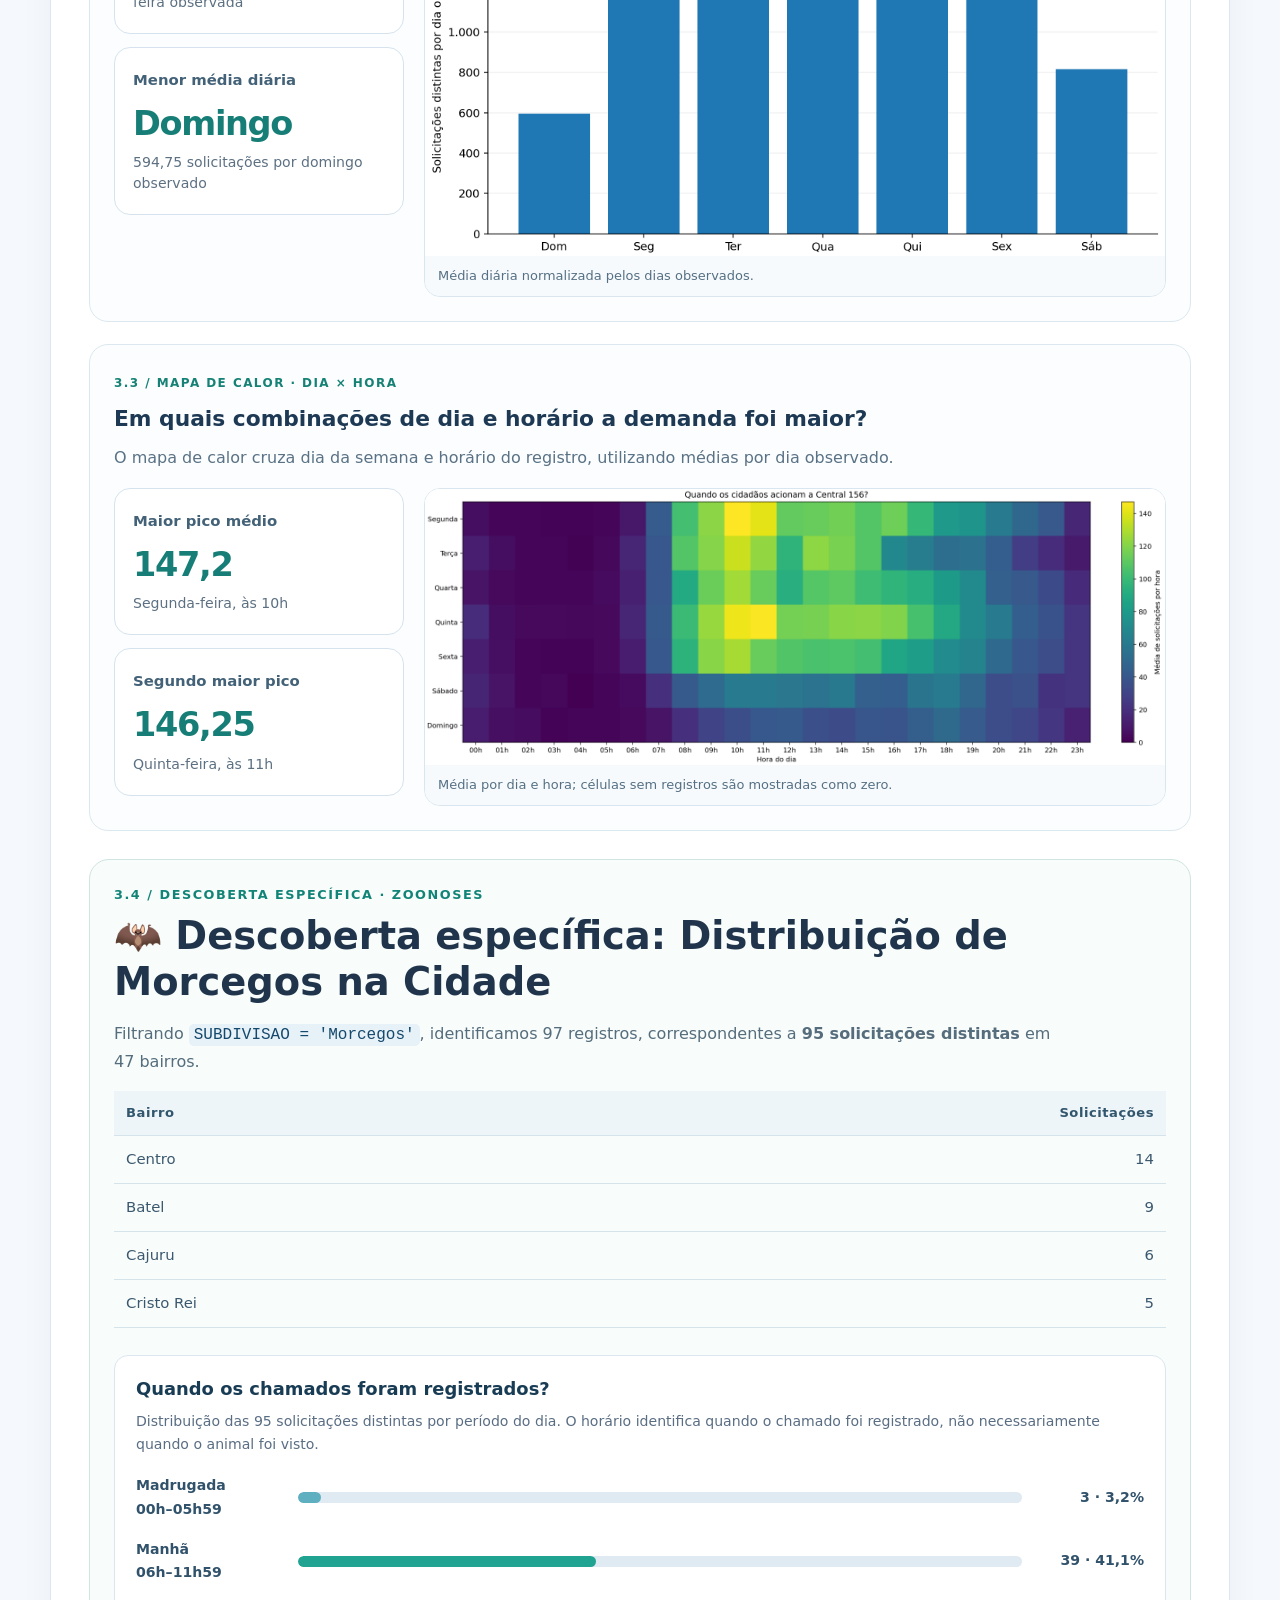
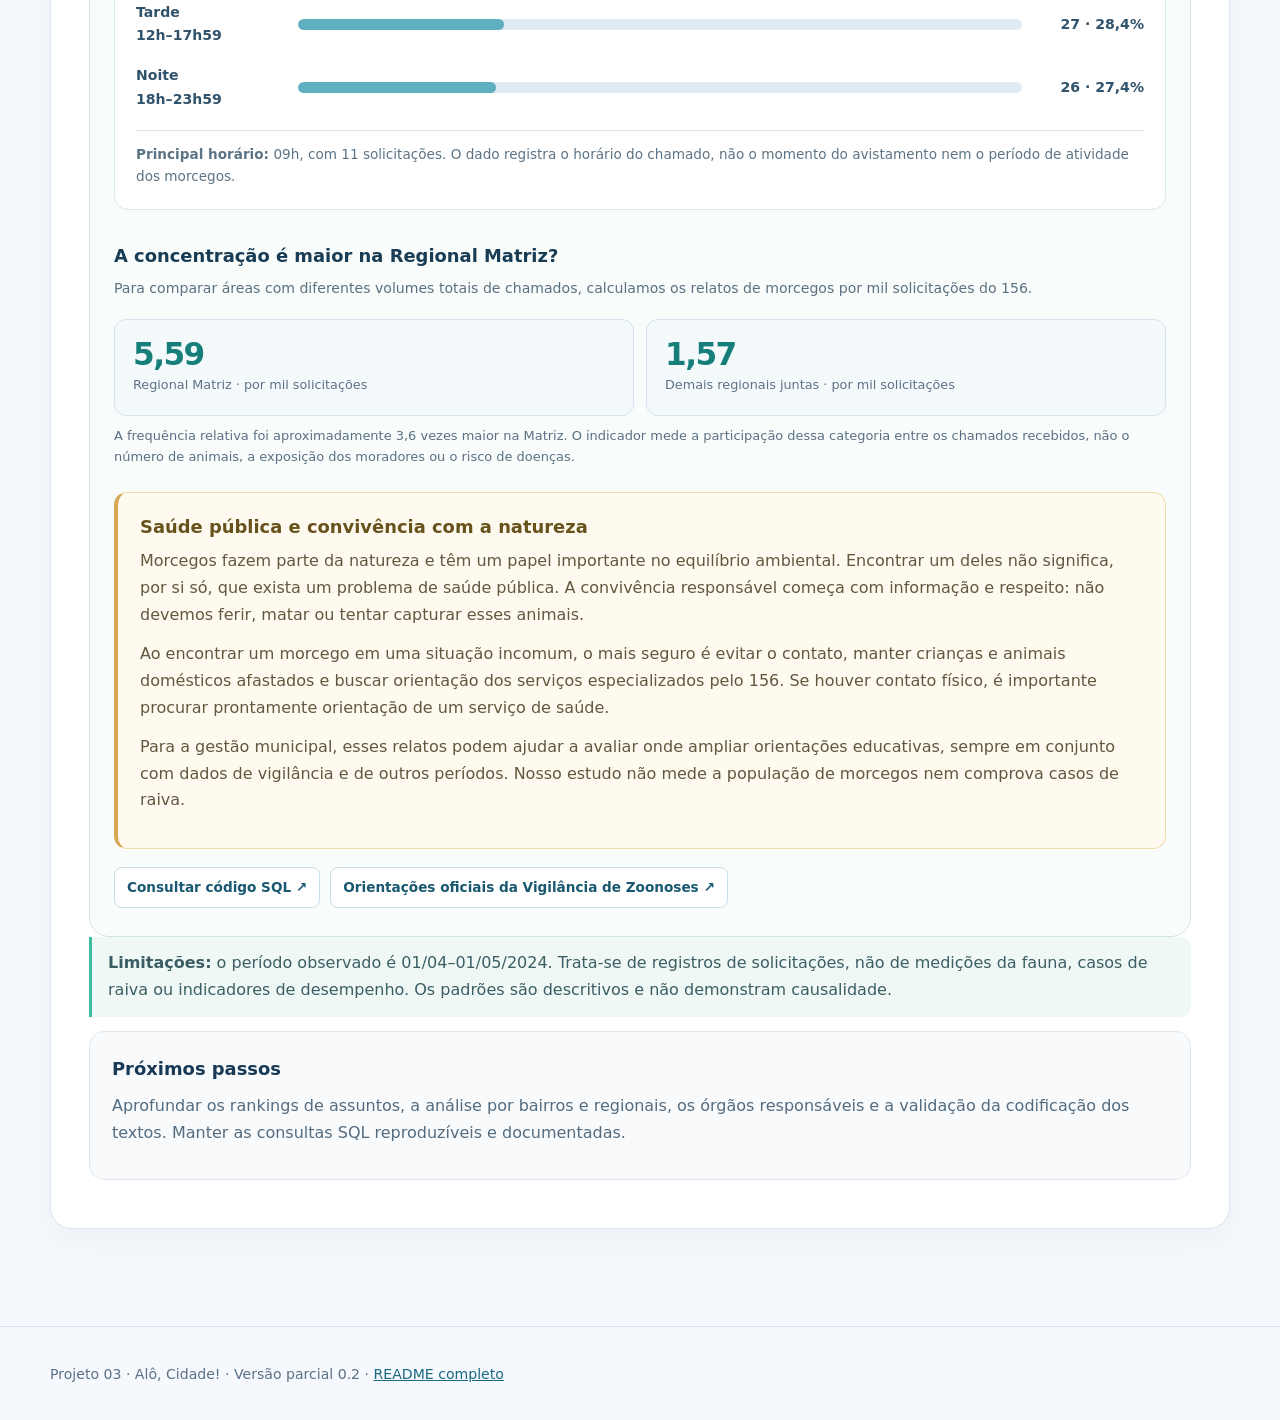
==== commit 4383e7e4: "fix: localize all prominent section labels and workflow headings PT/EN" ====
--- a/projects/alo-cidade/index.html
+++ b/projects/alo-cidade/index.html
@@ -111,9 +111,9 @@
 <body>
 <header class="site-nav" aria-label="Cabeçalho global do portfólio"><div class="wrap header-fallback"><a class="header-fallback-brand" href="../../index.html">JF. JOÃO FELIPE · DATA &amp; BUSINESS INTELLIGENCE</a><nav class="header-fallback-links" aria-label="Navegação principal"><a href="../../index.html#projects">Projetos</a><a href="../../index.html#about">Sobre</a><a href="../../index.html#skills">Competências</a><a href="../../index.html#contact">Contato</a><a href="https://github.com/jfwelias-tech/portfolio-dados">GitHub</a></nav></div></header>
 <div class="project-subnav"><div class="project-subnav-inner"><a class="project-subnav-back" href="../../index.html#projects" data-pt="← Voltar aos projetos" data-en="← Back to projects">← Voltar aos projetos</a><nav class="project-subnav-links" aria-label="Navegação do Projeto 03"><a href="#problem" data-pt="O problema" data-en="The problem">O problema</a><a href="#approach" data-pt="O processo" data-en="The approach">O processo</a><a href="#indice" data-pt="Índice" data-en="Index">Índice</a><a href="#data-checklist" data-pt="Checklist" data-en="Checklist">Checklist</a><a href="#results" data-pt="Resultados" data-en="Results">Resultados</a></nav></div></div>
-<div class="hero"><div class="wrap"><div class="eyebrow">PROJECT 03 / SQL &amp; DATA ANALYSIS</div><h1><span data-lang="pt">Alô, <span>Cidade!</span></span><span data-lang="en">Hello, <span>City!</span></span></h1><div class="subtitle" data-lang="pt">O que os Chamados 156 Revelam — uma análise exploratória sobre as demandas dos cidadãos de Curitiba.</div><div class="subtitle" data-lang="en">What the City's 156 Service Requests Reveal — an exploratory analysis of Curitiba's municipal service demand.</div><div class="chips"><span class="chip">MySQL</span><span class="chip">SQL · CTEs</span><span class="chip">Data Quality</span><span class="chip">Data Visualization</span><span class="chip status"><span data-lang="pt">Análise parcial · v0.2</span><span data-lang="en">Preliminary results · v0.2</span></span></div><div class="metrics"><div class="metric"><strong>41.490</strong><small data-lang="pt">registros analisados</small><small data-lang="en">records analyzed</small></div><div class="metric"><strong>39.451</strong><small data-lang="pt">solicitações distintas</small><small data-lang="en">distinct requests</small></div><div class="metric"><strong>21</strong><small data-lang="pt">campos disponíveis</small><small data-lang="en">available fields</small></div><div class="metric"><strong>31</strong><small data-lang="pt">dias no período</small><small data-lang="en">calendar days</small></div></div></div></div>
+<div class="hero"><div class="wrap"><div class="eyebrow" data-pt="PROJETO 03 / SQL E ANÁLISE DE DADOS" data-en="PROJECT 03 / SQL &amp; DATA ANALYSIS">PROJETO 03 / SQL E ANÁLISE DE DADOS</div><h1><span data-lang="pt">Alô, <span>Cidade!</span></span><span data-lang="en">Hello, <span>City!</span></span></h1><div class="subtitle" data-lang="pt">O que os Chamados 156 Revelam — uma análise exploratória sobre as demandas dos cidadãos de Curitiba.</div><div class="subtitle" data-lang="en">What the City's 156 Service Requests Reveal — an exploratory analysis of Curitiba's municipal service demand.</div><div class="chips"><span class="chip">MySQL</span><span class="chip">SQL · CTEs</span><span class="chip" data-pt="Qualidade dos dados" data-en="Data Quality">Qualidade dos dados</span><span class="chip" data-pt="Visualização de dados" data-en="Data Visualization">Visualização de dados</span><span class="chip status"><span data-lang="pt">Análise parcial · v0.2</span><span data-lang="en">Preliminary results · v0.2</span></span></div><div class="metrics"><div class="metric"><strong>41.490</strong><small data-lang="pt">registros analisados</small><small data-lang="en">records analyzed</small></div><div class="metric"><strong>39.451</strong><small data-lang="pt">solicitações distintas</small><small data-lang="en">distinct requests</small></div><div class="metric"><strong>21</strong><small data-lang="pt">campos disponíveis</small><small data-lang="en">available fields</small></div><div class="metric"><strong>31</strong><small data-lang="pt">dias no período</small><small data-lang="en">calendar days</small></div></div></div></div>
 <main class="wrap">
-<section id="indice"><div class="num">00 / INDEX</div>
+<section id="indice"><div class="num" data-pt="00 / ÍNDICE" data-en="00 / INDEX">00 / ÍNDICE</div>
 <h2 class="section-title"><span data-pt="Índice do projeto" data-en="Project index">Índice do projeto</span></h2>
 <p class="toc-intro"><span data-pt="Clique em um tópico para ir diretamente à análise." data-en="Select a topic to jump straight to that section.">Clique em um tópico para ir diretamente à análise.</span></p>
 <nav class="toc-grid" aria-label="Índice do projeto">
@@ -127,8 +127,8 @@
 <a class="toc-entry" href="#finding-heatmap"><span class="toc-number">3.3</span><strong><span data-pt="Mapa de calor" data-en="Heatmap">Mapa de calor</span></strong><small><span data-pt="Padrões por dia e hora" data-en="Weekday and hourly patterns">Padrões por dia e hora</span></small></a>
 <a class="toc-entry" href="#bats-findings"><span class="toc-number">3.4</span><strong><span data-pt="Descoberta específica: morcegos" data-en="Specific finding: bats">Descoberta específica: morcegos</span></strong><small><span data-pt="Distribuição territorial e horários" data-en="Geographic and temporal distribution">Distribuição territorial e horários</span></small></a>
 </nav></section>
-<section id="problem"><div class="num">1 / THE PROBLEM</div><h2 class="section-title" data-lang="pt">O problema</h2><h2 class="section-title" data-lang="en">The problem</h2><p class="lead" data-lang="pt">Como os chamados da Central 156 se distribuem ao longo do tempo? Antes de responder, é preciso verificar dados faltantes e a diferença entre registros e solicitações para não superestimar a demanda.</p><p class="lead" data-lang="en">How are requests to Curitiba's municipal 156 service distributed over time? Before answering, the analysis must distinguish raw records from request IDs and assess data quality.</p><div class="panel"><h3 data-lang="pt">Pergunta central</h3><h3 data-lang="en">Core question</h3><p data-lang="pt">O que os registros da Central 156 revelam sobre os padrões de demanda municipal e quais cuidados de qualidade são necessários para analisá-los?</p><p data-lang="en">What do the service records reveal about municipal demand patterns, and what data-quality controls are necessary for reliable analysis?</p><div class="fine"><span data-lang="pt">Fonte dos dados:</span><span data-lang="en">Data source:</span> <a href="https://156.curitiba.pr.gov.br/Estatistica/Saiba-sobre-os-dados-de-atendimento-da-central-156" target="_blank" rel="noopener noreferrer">Central 156 · Curitiba</a></div></div></section>
-<section id="approach"><div class="num">2 / THE APPROACH</div><h2 class="section-title" data-lang="pt">A solução e o processo</h2><h2 class="section-title" data-lang="en">The approach</h2><p class="lead" data-lang="pt">SQL como ferramenta central: exploração, auditoria, preparação temporal, agregações, CTEs e verificação dos totais. Execução no MySQL via DBeaver; gráficos elaborados a partir dos resultados agregados.</p><p class="lead" data-lang="en">SQL is the core analytical tool: profiling, quality checks, temporal preparation, aggregations, CTEs and validation. Queries run in MySQL through DBeaver; charts use aggregated outputs.</p><div class="data-checklist" id="data-checklist">
+<section id="problem"><div class="num" data-pt="1 / O PROBLEMA" data-en="1 / THE PROBLEM">1 / O PROBLEMA</div><h2 class="section-title" data-lang="pt">O problema</h2><h2 class="section-title" data-lang="en">The problem</h2><p class="lead" data-lang="pt">Como os chamados da Central 156 se distribuem ao longo do tempo? Antes de responder, é preciso verificar dados faltantes e a diferença entre registros e solicitações para não superestimar a demanda.</p><p class="lead" data-lang="en">How are requests to Curitiba's municipal 156 service distributed over time? Before answering, the analysis must distinguish raw records from request IDs and assess data quality.</p><div class="panel"><h3 data-lang="pt">Pergunta central</h3><h3 data-lang="en">Core question</h3><p data-lang="pt">O que os registros da Central 156 revelam sobre os padrões de demanda municipal e quais cuidados de qualidade são necessários para analisá-los?</p><p data-lang="en">What do the service records reveal about municipal demand patterns, and what data-quality controls are necessary for reliable analysis?</p><div class="fine"><span data-lang="pt">Fonte dos dados:</span><span data-lang="en">Data source:</span> <a href="https://156.curitiba.pr.gov.br/Estatistica/Saiba-sobre-os-dados-de-atendimento-da-central-156" target="_blank" rel="noopener noreferrer">Central 156 · Curitiba</a></div></div></section>
+<section id="approach"><div class="num" data-pt="2 / A SOLUÇÃO E O PROCESSO" data-en="2 / THE APPROACH">2 / A SOLUÇÃO E O PROCESSO</div><h2 class="section-title" data-lang="pt">A solução e o processo</h2><h2 class="section-title" data-lang="en">The approach</h2><p class="lead" data-lang="pt">SQL como ferramenta central: exploração, auditoria, preparação temporal, agregações, CTEs e verificação dos totais. Execução no MySQL via DBeaver; gráficos elaborados a partir dos resultados agregados.</p><p class="lead" data-lang="en">SQL is the core analytical tool: profiling, quality checks, temporal preparation, aggregations, CTEs and validation. Queries run in MySQL through DBeaver; charts use aggregated outputs.</p><div class="data-checklist" id="data-checklist">
 <h3 class="study-subtitle"><span data-pt="2.1 · Checklist de boas práticas" data-en="2.1 · Data intake and quality checklist">2.1 · Checklist de boas práticas</span></h3>
 <p class="audit-lead"><span data-pt="Um guia para quem está aprendendo SQL: o que conferir em qualquer base de dados e como cada verificação foi aplicada neste projeto. Etapas pendentes permanecem sinalizadas." data-en="A guide for SQL learners: what to check in any dataset and how each step was applied here. Pending steps are labeled as such.">Um guia para quem está aprendendo SQL: o que conferir em qualquer base de dados e como cada verificação foi aplicada neste projeto. Etapas pendentes permanecem sinalizadas.</span></p>
 <div class="audit-table" role="table" aria-label="Checklist de boas práticas para bases de dados">
@@ -171,7 +171,7 @@
 <p><span data-pt="Os dados individuais não foram publicados. O GitHub contém scripts SQL, resultados agregados e limitações." data-en="Individual-level data is not published. GitHub contains SQL scripts, aggregated results and limitations.">Os dados individuais não foram publicados. O GitHub contém scripts SQL, resultados agregados e limitações.</span></p><div class="audit-sql"><code>CTEs</code><code>SELECT</code><code>README.md</code></div></div></div>
 </div>
 <p class="audit-hint"><span data-pt="Esses são exemplos de funções usadas ou recomendadas. Não alteramos nem descartamos automaticamente os dados originais." data-en="These are functions used or recommended for each check. No raw data was automatically modified or deleted.">Esses são exemplos de funções usadas ou recomendadas. Não alteramos nem descartamos automaticamente os dados originais.</span> <a href="sql/00_checklist_recebimento.sql"><span data-pt="Ver SQL completo de auditoria" data-en="View full profiling SQL">Ver SQL completo de auditoria</span></a></p>
-</div><div class="flow"><span class="step">Data profiling</span><span class="step">Data quality</span><span class="step">Deduplication audit</span><span class="step">TRIM / DATE / TIME</span><span class="step">SQL analysis</span><span class="step">Validation</span><span class="step">Visualization</span></div><div class="cols"><div class="panel"><h3 data-lang="pt">Uma solicitação pode ter várias linhas</h3><h3 data-lang="en">One request can have several rows</h3><p data-lang="pt"><span class="stat">2.030</span><br>números de solicitação se repetem. Por isso, a análise de demanda usa <code>COUNT(DISTINCT SOLICITACAO)</code>.</p><p data-lang="en"><span class="stat">2,030</span><br>request IDs appear more than once. Demand indicators use <code>COUNT(DISTINCT SOLICITACAO)</code>.</p></div><div class="panel"><h3 data-lang="pt">Horários precisaram de preparação</h3><h3 data-lang="en">Time values needed preparation</h3><p data-lang="pt"><span class="stat">100%</span><br>dos horários tinham espaços extras. Com <code>TRIM</code>, passaram a validação de formato.</p><p data-lang="en"><span class="stat">100%</span><br>of time strings included trailing spaces. They passed format checks after <code>TRIM</code>.</p></div></div><h3 data-lang="pt">Exemplo de SQL aplicado</h3><h3 data-lang="en">Applied SQL example</h3><pre><code>SELECT
+</div><div class="flow"><span class="step" data-pt="Exploração inicial" data-en="Data profiling">Exploração inicial</span><span class="step" data-pt="Qualidade dos dados" data-en="Data quality">Qualidade dos dados</span><span class="step" data-pt="Auditoria de duplicidades" data-en="Deduplication audit">Auditoria de duplicidades</span><span class="step" data-pt="Limpeza e conversão de datas/horas" data-en="TRIM / DATE / TIME">Limpeza e conversão de datas/horas</span><span class="step" data-pt="Análise em SQL" data-en="SQL analysis">Análise em SQL</span><span class="step" data-pt="Validação" data-en="Validation">Validação</span><span class="step" data-pt="Visualização" data-en="Visualization">Visualização</span></div><div class="cols"><div class="panel"><h3 data-lang="pt">Uma solicitação pode ter várias linhas</h3><h3 data-lang="en">One request can have several rows</h3><p data-lang="pt"><span class="stat">2.030</span><br>números de solicitação se repetem. Por isso, a análise de demanda usa <code>COUNT(DISTINCT SOLICITACAO)</code>.</p><p data-lang="en"><span class="stat">2,030</span><br>request IDs appear more than once. Demand indicators use <code>COUNT(DISTINCT SOLICITACAO)</code>.</p></div><div class="panel"><h3 data-lang="pt">Horários precisaram de preparação</h3><h3 data-lang="en">Time values needed preparation</h3><p data-lang="pt"><span class="stat">100%</span><br>dos horários tinham espaços extras. Com <code>TRIM</code>, passaram a validação de formato.</p><p data-lang="en"><span class="stat">100%</span><br>of time strings included trailing spaces. They passed format checks after <code>TRIM</code>.</p></div></div><h3 data-lang="pt">Exemplo de SQL aplicado</h3><h3 data-lang="en">Applied SQL example</h3><pre><code>SELECT
     HOUR(CAST(TRIM(HORARIO) AS TIME)) AS hora_do_dia,
     COUNT(DISTINCT SOLICITACAO) AS total_solicitacoes
 FROM modulosql.chamados156
@@ -231,10 +231,10 @@
 <p data-lang="en"><strong>Reproducibility:</strong> the query yields 167 weekday × hour combinations, summing to 39,451 requests. <a href="sql/04_heatmap.sql">View full SQL file</a>.</p>
 </div><p><a class="btn" href="README.md" data-lang="pt">Ver documentação SQL</a><a class="btn" href="README.en.md" data-lang="en">Read SQL documentation</a></p></section>
 <section id="results">
-<div class="num">3 / THE RESULTS</div><h2 class="section-title"><span data-pt="Resultados e visualizações" data-en="Results and visualizations">Resultados e visualizações</span></h2>
+<div class="num" data-pt="3 / RESULTADOS E VISUALIZAÇÕES" data-en="3 / THE RESULTS">3 / RESULTADOS E VISUALIZAÇÕES</div><h2 class="section-title"><span data-pt="Resultados e visualizações" data-en="Results and visualizations">Resultados e visualizações</span></h2>
 <p class="lead results-intro"><span data-pt="Descobertas descritivas baseadas em 39.451 solicitações distintas. Os indicadores destacam o essencial; os gráficos mostram a evidência." data-en="Descriptive findings based on 39,451 distinct requests. KPIs highlight the main points, while charts show the evidence.">Descobertas descritivas baseadas em 39.451 solicitações distintas. Os indicadores destacam o essencial; os gráficos mostram a evidência.</span></p>
 <div class="finding-section" id="finding-hours">
-<span class="finding-eyebrow">3.1 / HOURLY DEMAND</span>
+<span class="finding-eyebrow" data-pt="3.1 / DEMANDA POR HORÁRIO" data-en="3.1 / HOURLY DEMAND">3.1 / DEMANDA POR HORÁRIO</span>
 <h3 class="finding-title"><span data-pt="Em quais horários a demanda se concentra?" data-en="When are requests most frequent?">Em quais horários a demanda se concentra?</span></h3>
 <p class="finding-deck"><span data-pt="O pico ocorreu às 10h; quase três quartos das solicitações foram registradas entre 08h e 17h59." data-en="The peak occurred at 10 a.m.; nearly three quarters of requests were logged between 8 a.m. and 5:59 p.m.">O pico ocorreu às 10h; quase três quartos das solicitações foram registradas entre 08h e 17h59.</span></p>
 <div class="result-layout">
@@ -246,7 +246,7 @@
 <figcaption data-lang="pt">Solicitações distintas por hora (0–23).</figcaption><figcaption data-lang="en">Distinct requests by hour (0–23).</figcaption></figure>
 </div></div>
 <div class="finding-section" id="finding-weekdays">
-<span class="finding-eyebrow">3.2 / WEEKDAY AVERAGES</span>
+<span class="finding-eyebrow" data-pt="3.2 / MÉDIAS POR DIA DA SEMANA" data-en="3.2 / WEEKDAY AVERAGES">3.2 / MÉDIAS POR DIA DA SEMANA</span>
 <h3 class="finding-title"><span data-pt="Como a demanda varia ao longo da semana?" data-en="How does demand vary across weekdays?">Como a demanda varia ao longo da semana?</span></h3>
 <p class="finding-deck"><span data-pt="As médias consideram quantas vezes cada dia da semana aparece no período, evitando comparações distorcidas." data-en="Averages account for the number of observed occurrences of each weekday, avoiding misleading comparisons.">As médias consideram quantas vezes cada dia da semana aparece no período, evitando comparações distorcidas.</span></p>
 <div class="result-layout">
@@ -258,7 +258,7 @@
 <figcaption data-lang="pt">Média diária normalizada pelos dias observados.</figcaption><figcaption data-lang="en">Daily average normalized by observed weekdays.</figcaption></figure>
 </div></div>
 <div class="finding-section" id="finding-heatmap">
-<span class="finding-eyebrow">3.3 / WEEKDAY × HOUR HEATMAP</span>
+<span class="finding-eyebrow" data-pt="3.3 / MAPA DE CALOR · DIA × HORA" data-en="3.3 / WEEKDAY × HOUR HEATMAP">3.3 / MAPA DE CALOR · DIA × HORA</span>
 <h3 class="finding-title"><span data-pt="Em quais combinações de dia e horário a demanda foi maior?" data-en="Which weekday–hour combinations had the highest demand?">Em quais combinações de dia e horário a demanda foi maior?</span></h3>
 <p class="finding-deck"><span data-pt="O mapa de calor cruza dia da semana e horário do registro, utilizando médias por dia observado." data-en="The heatmap combines weekday and registration time using averages per observed day.">O mapa de calor cruza dia da semana e horário do registro, utilizando médias por dia observado.</span></p>
 <div class="result-layout">
@@ -270,7 +270,7 @@
 <figcaption data-lang="pt">Média por dia e hora; células sem registros são mostradas como zero.</figcaption><figcaption data-lang="en">Average by weekday and hour; empty combinations are shown as zero.</figcaption></figure>
 </div></div>
 <div id="bats-findings">
-<div class="bat-kicker">3.4 / SPECIFIC FINDING · ZOONOSES</div>
+<div class="bat-kicker" data-pt="3.4 / DESCOBERTA ESPECÍFICA · ZOONOSES" data-en="3.4 / SPECIFIC FINDING · ZOONOSES">3.4 / DESCOBERTA ESPECÍFICA · ZOONOSES</div>
 <h3 class="bat-headline" data-lang="pt">🦇 Descoberta específica: Distribuição de Morcegos na Cidade</h3>
 <h3 class="bat-headline" data-lang="en">🦇 Specific finding: Bat-related reports across Curitiba</h3>
 <p data-lang="pt">Filtrando <code>SUBDIVISAO = 'Morcegos'</code>, identificamos 97 registros, correspondentes a <strong>95 solicitações distintas</strong> em 47 bairros.</p>
--- a/projects/alo-cidade/assets/layout-v2.css
+++ b/projects/alo-cidade/assets/layout-v2.css
@@ -136,3 +136,11 @@
  .bat-ratio-grid{grid-template-columns:1fr}
 }
 @media(prefers-reduced-motion:reduce){.toc-entry{transition:none}}
+
+
+/* Keep the checklist container bright and prevent hidden translations from resurfacing.
+   Some legacy selectors (.metric small, .discovery-card small) have higher specificity
+   than the original [data-lang] rule, which displayed both languages simultaneously. */
+.data-checklist{margin:30px 0;background:transparent;border:0;border-radius:0;padding:0;color:#20354c}
+.data-checklist .study-subtitle{margin-top:0}
+html[lang="pt-BR"] [data-lang="en"],html[lang="en"] [data-lang="pt"]{display:none!important}
